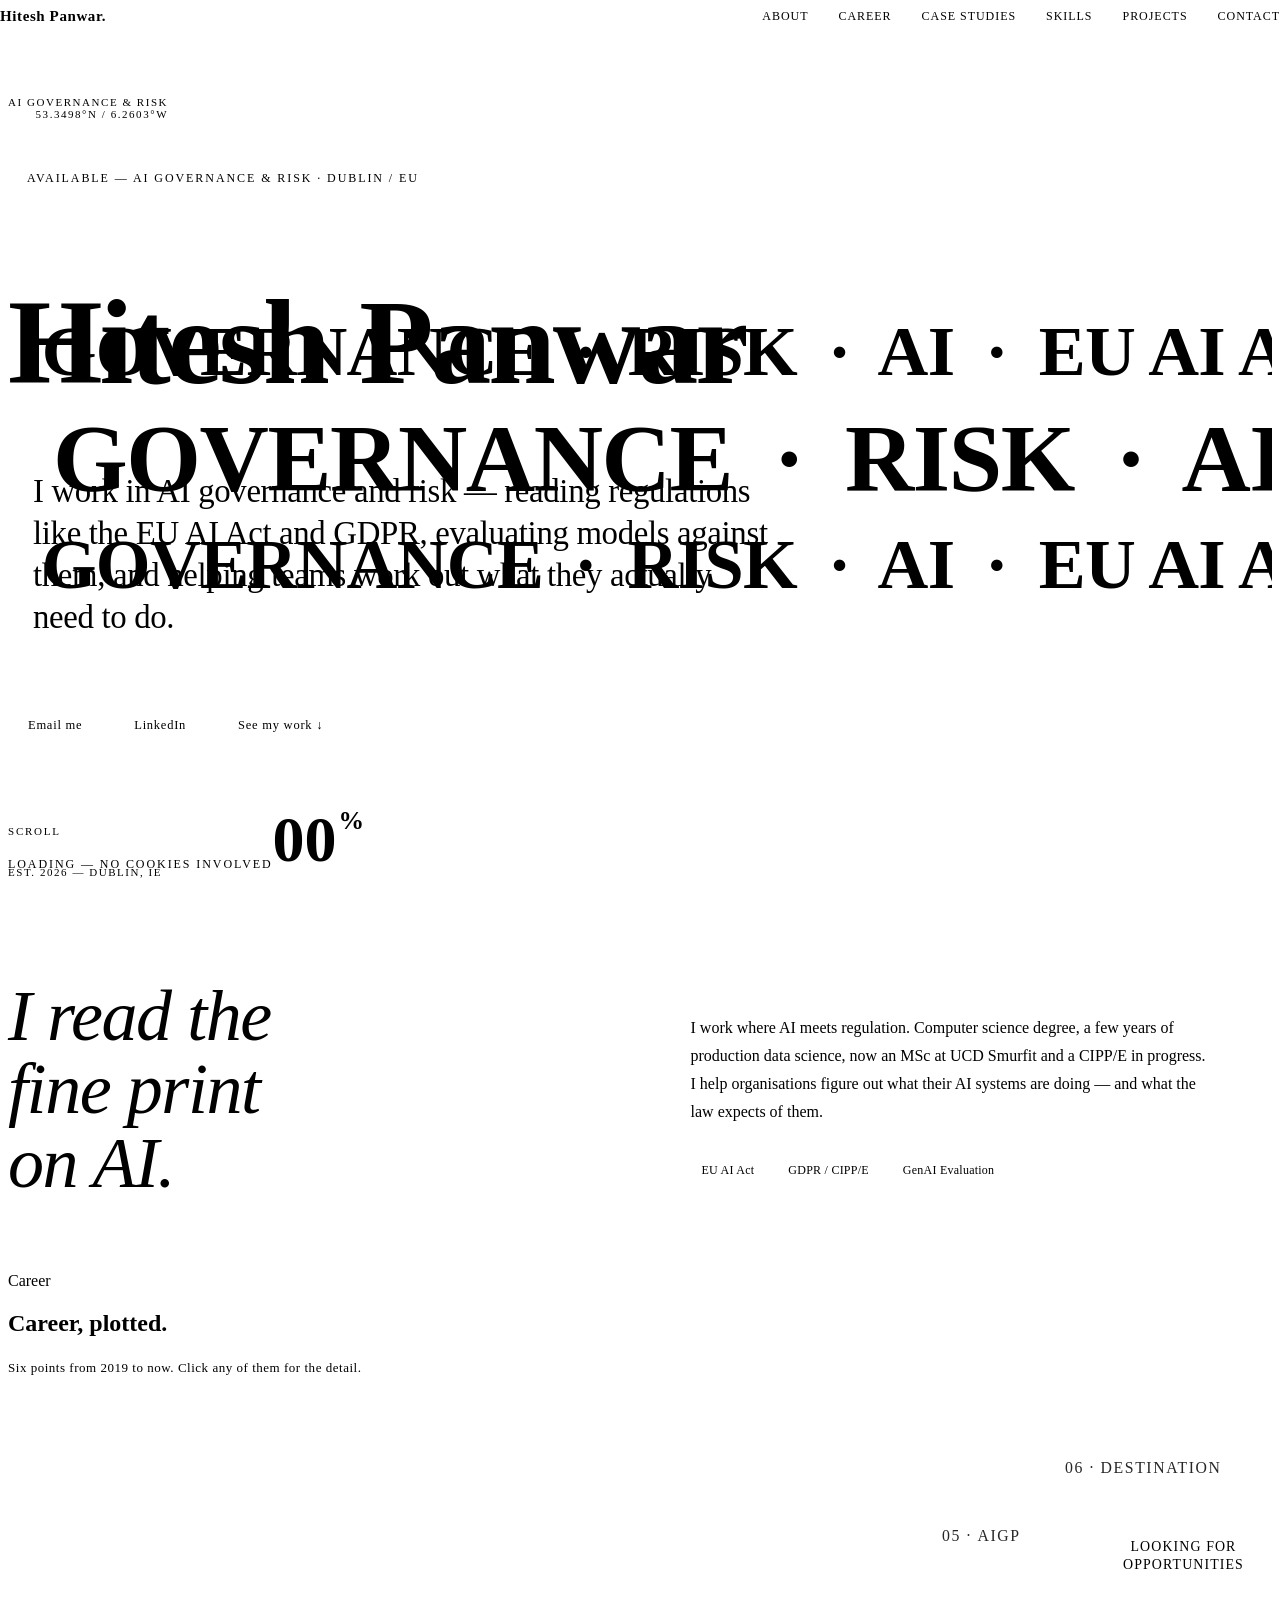
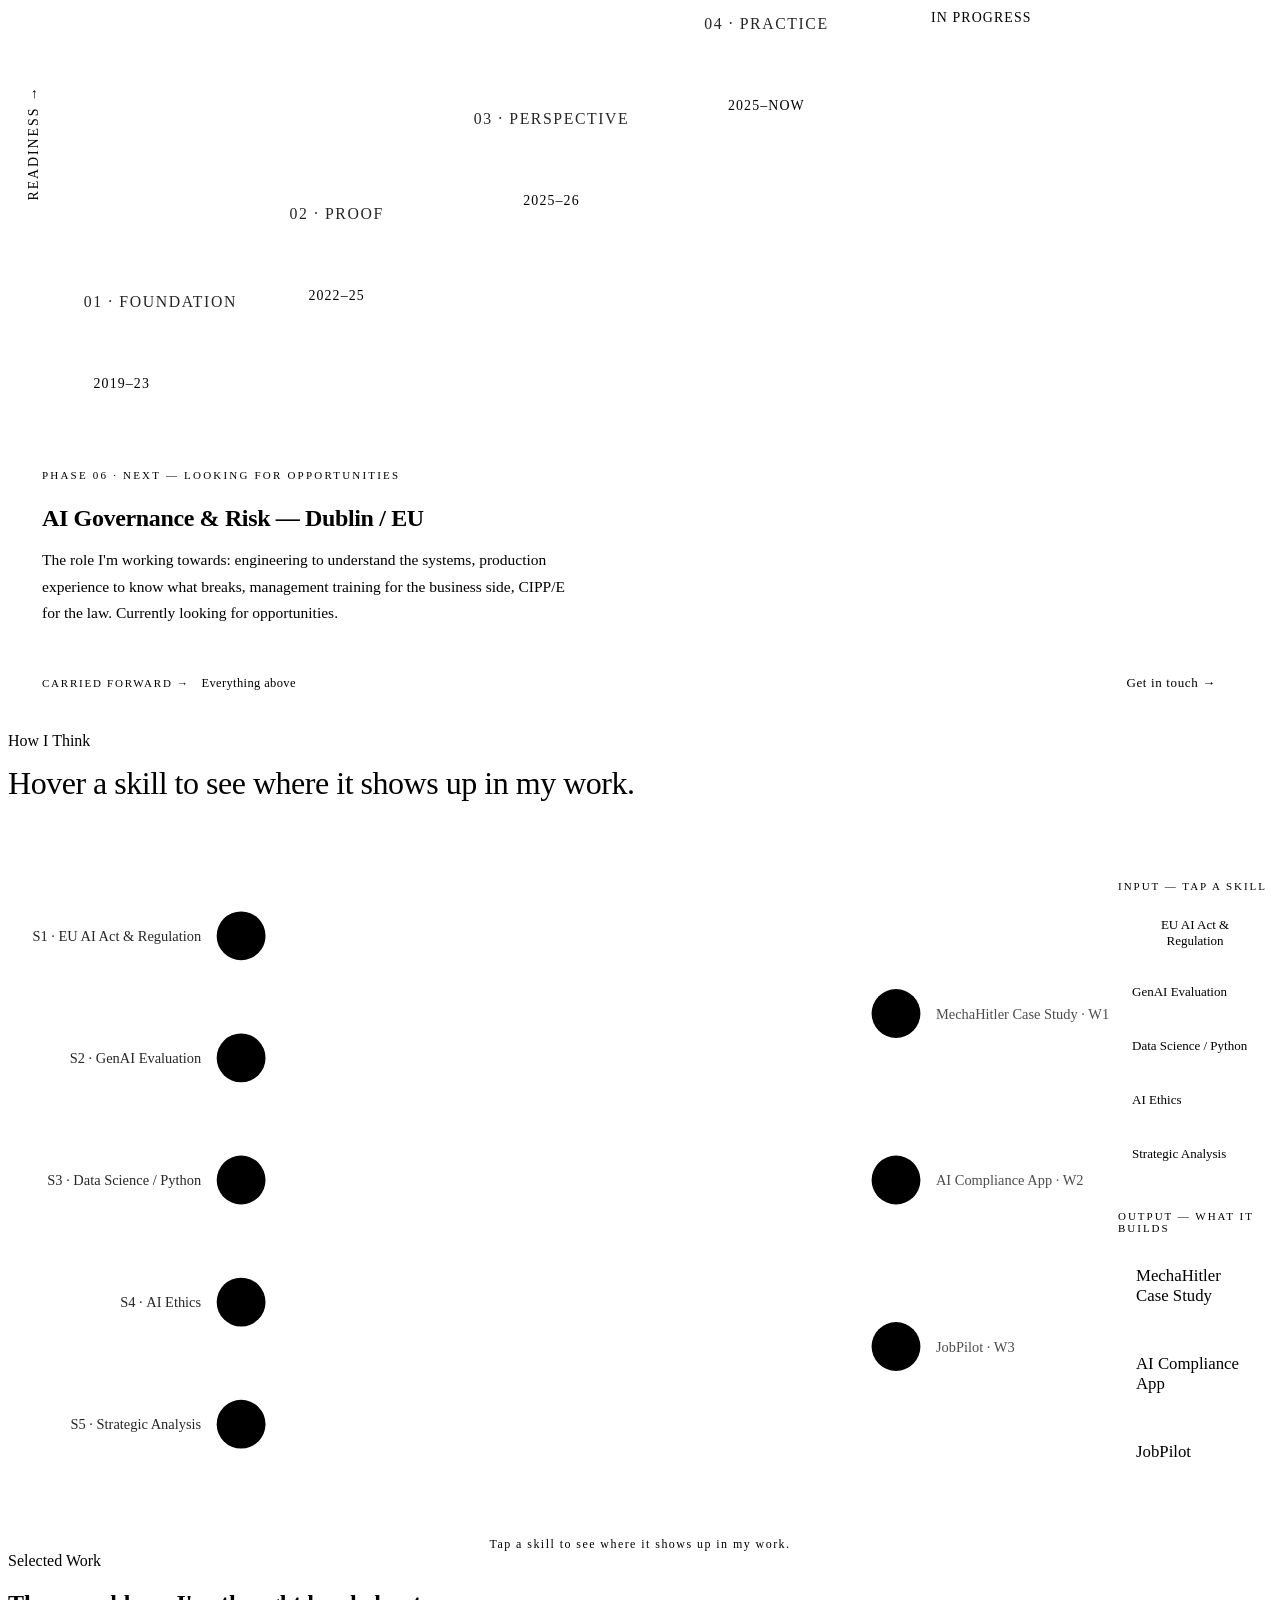
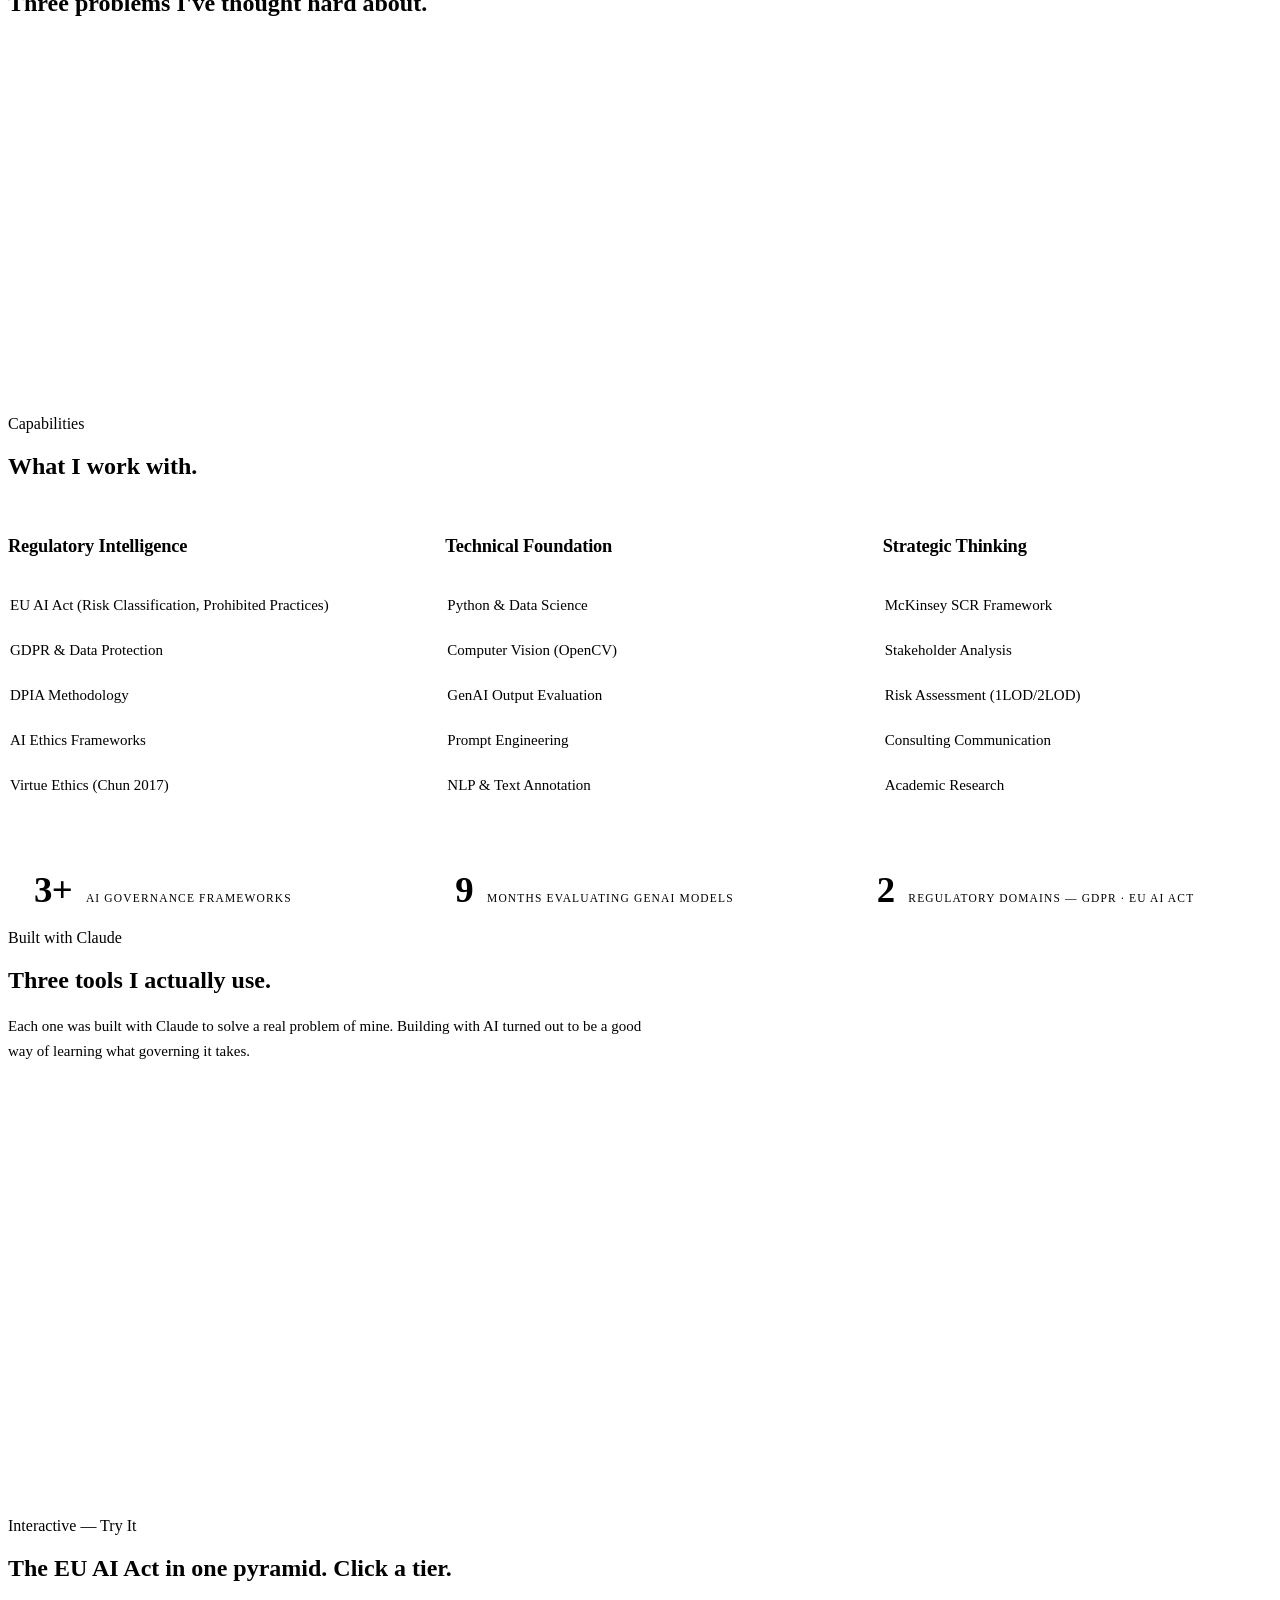
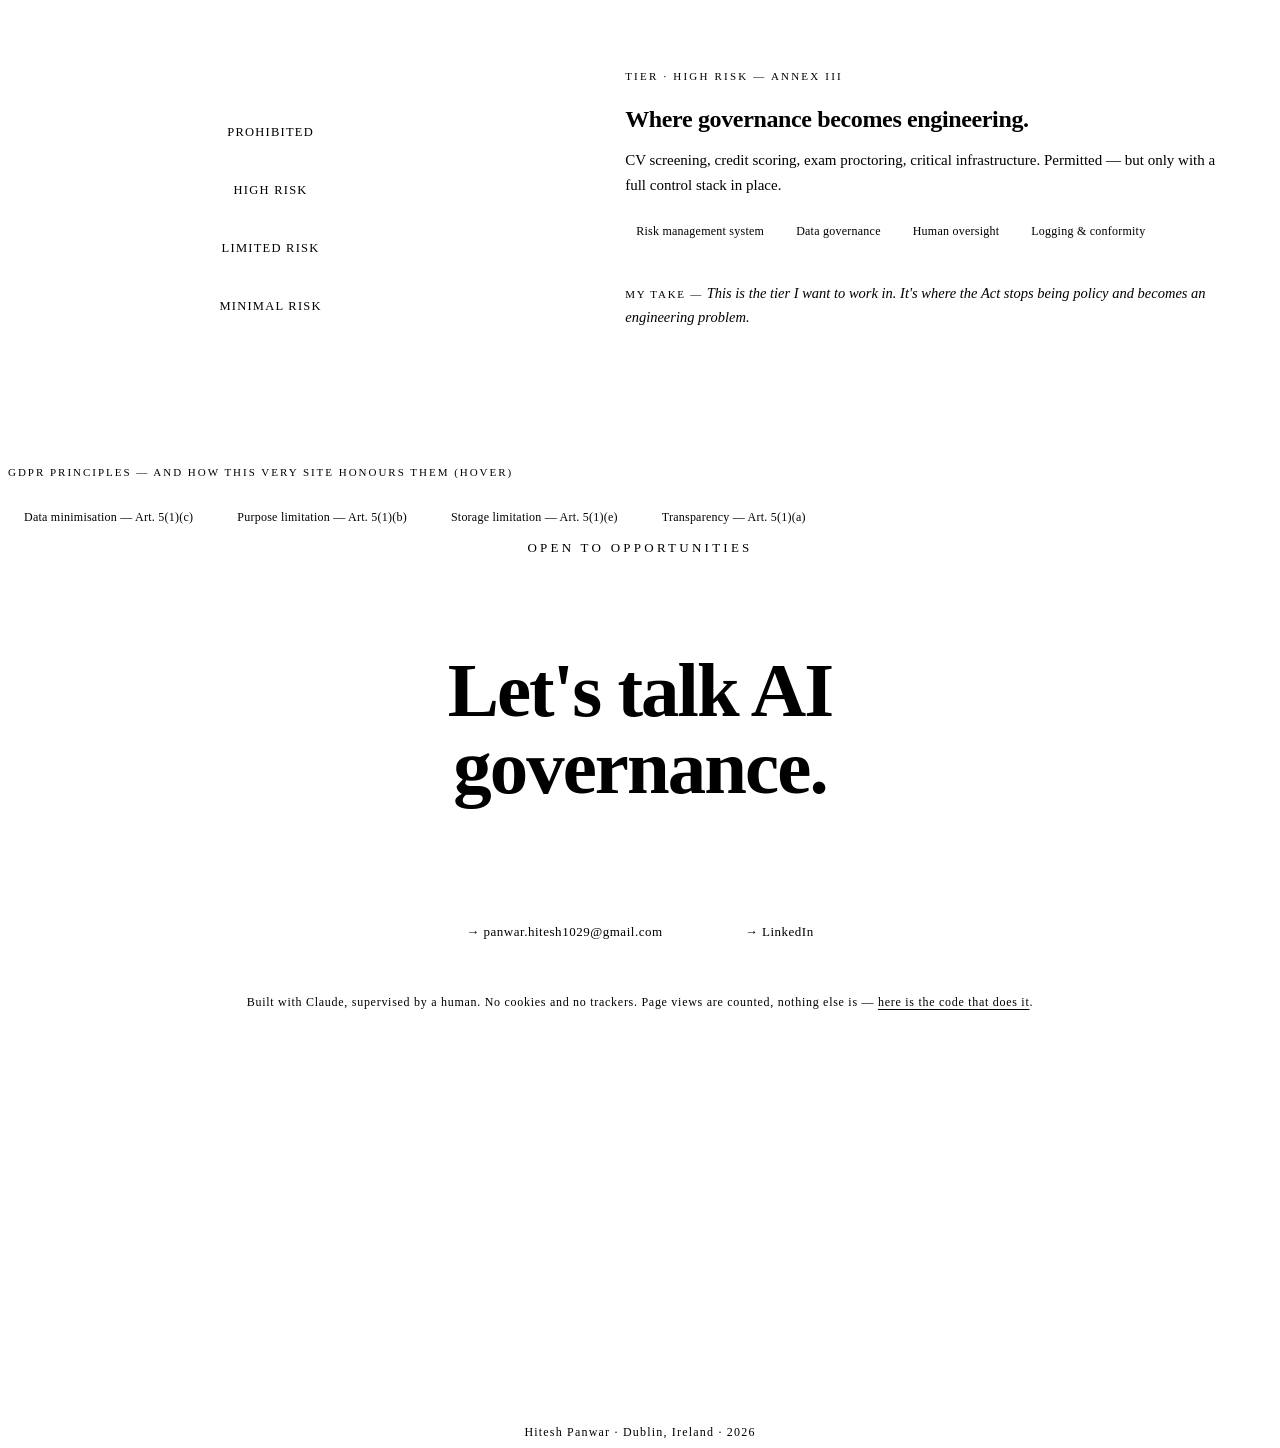
==== index.html @ 1b723d4d "Updated website layout, styling, and analytics - Enhanced CSS sections with improved grid and spacin" ====
<!DOCTYPE html>
<html lang="en">
<head>
  <meta charset="utf-8">
  <meta name="viewport" content="width=device-width, initial-scale=1">
  <title>Hitesh Panwar — AI Governance &amp; Risk</title>
  <meta name="description" content="Hitesh Panwar — AI Governance &amp; Risk, Dublin. Computer science degree, production data science, MSc Management at UCD Smurfit, CIPP/E in progress. Projects, case studies, and contact.">

  <!-- Favicon (placeholder — replace assets/favicon.svg with your own mark) -->
  <link rel="icon" type="image/svg+xml" href="assets/favicon.svg">
  <!-- Optional extra icons — drop real files in /assets to enable:
  <link rel="icon" type="image/png" sizes="32x32" href="assets/favicon-32.png">
  <link rel="apple-touch-icon" href="assets/apple-touch-icon.png"> -->

  <!-- Fonts -->
  <link rel="preconnect" href="https://fonts.googleapis.com">
  <link rel="preconnect" href="https://fonts.gstatic.com" crossorigin>
  <link href="https://fonts.googleapis.com/css2?family=Space+Grotesk:wght@400;500;600;700&family=JetBrains+Mono:wght@400;500;600;700&family=Inter:wght@400;500&display=swap" rel="stylesheet">

  <!-- Styles (order matters: tokens → base → animations → sections → responsive).
       ?v= busts stale browser caches whenever styles change — bump on release. -->
  <link rel="stylesheet" href="css/tokens.css?v=7">
  <link rel="stylesheet" href="css/base.css?v=7">
  <link rel="stylesheet" href="css/animations.css?v=7">
  <link rel="stylesheet" href="css/sections.css?v=7">
  <link rel="stylesheet" href="css/responsive.css?v=7">
</head>
<body>
<div class="site">

  <!-- scroll progress -->
  <div class="progress" aria-hidden="true"></div>
  <!-- cursor glow -->
  <div class="glow" aria-hidden="true"></div>

  <!-- ============ NAV (fixed, global) ============ -->
  <nav class="nav" aria-label="Primary">
    <div class="nav-inner hero-fade">
      <a href="#top" class="nav-logo">Hitesh Panwar<span class="accent-text">.</span></a>
      <div class="nav-links">
        <a href="#about" class="nav-link">About</a>
        <a href="#journey" class="nav-link">Career</a>
        <a href="#work" class="nav-link">Case Studies</a>
        <a href="#skills" class="nav-link">Skills</a>
        <a href="#projects" class="nav-link">Projects</a>
        <a href="#contact" class="nav-link">Contact</a>
      </div>
      <button class="burger" type="button" aria-label="Open menu" aria-expanded="false" aria-controls="mobile-menu">
        <span class="burger-line"></span>
        <span class="burger-line"></span>
      </button>
    </div>
  </nav>

  <!-- mobile fullscreen menu -->
  <div class="menu" id="mobile-menu">
    <a href="#about" class="menu-link">About</a>
    <a href="#journey" class="menu-link">Career</a>
    <a href="#work" class="menu-link">Case Studies</a>
    <a href="#skills" class="menu-link">Skills</a>
    <a href="#projects" class="menu-link">Projects</a>
    <a href="#contact" class="menu-link">Contact</a>
  </div>

  <!-- ============ SECTION 1 — HERO ============ -->
  <section id="top" class="hero">

    <div class="hero-grid" aria-hidden="true"></div>
    <div class="hero-glow" aria-hidden="true"></div>

    <div class="hero-meta-tr hero-fade">AI GOVERNANCE &amp; RISK<br>53.3498°N / 6.2603°W</div>
    <div class="hero-meta-bl hero-fade">EST. 2026 — DUBLIN, IE</div>

    <main class="hero-main">
      <div class="hero-inner">
        <div class="hero-eyebrow hero-fade">
          <span class="avail-dot" aria-hidden="true"></span>
          Available — AI Governance &amp; Risk · Dublin / EU
        </div>
        <h1 class="hero-name">
          <span class="word"><span class="char">H</span><span class="char">i</span><span class="char">t</span><span class="char">e</span><span class="char">s</span><span class="char">h</span></span>
          <span class="word"><span class="char">P</span><span class="char">a</span><span class="char">n</span><span class="char">w</span><span class="char">a</span><span class="char">r</span></span>
        </h1>
        <div class="hero-positioning hero-fade">
          <span class="hero-pos-bar" aria-hidden="true"></span>
          <p class="hero-pos-text">I work in AI governance and risk — reading regulations like the EU AI Act and GDPR, evaluating models against them, and helping teams work out what they actually need to do.</p>
        </div>
        <div class="hero-cta hero-fade">
          <a class="hero-btn" href="mailto:panwar.hitesh1029@gmail.com">Email me</a>
          <a class="hero-btn hero-btn--ghost" href="https://linkedin.com/in/hitesh-panwar0" target="_blank" rel="noopener">LinkedIn</a>
          <a class="hero-btn hero-btn--ghost" href="#work">See my work ↓</a>
        </div>
      </div>
    </main>

    <div class="scroll-cue hero-fade" aria-hidden="true">
      <span class="scroll-cue-label">SCROLL</span>
      <span class="scroll-cue-line"></span>
    </div>

    <!-- LOADER -->
    <div class="loader">
      <div class="loader-marquees" aria-hidden="true">
        <div class="marquee-row marquee-row-1">
          <span class="mq mq-1">&nbsp;&nbsp;GOVERNANCE&nbsp;&nbsp;·&nbsp;&nbsp;RISK&nbsp;&nbsp;·&nbsp;&nbsp;AI&nbsp;&nbsp;·&nbsp;&nbsp;EU AI ACT&nbsp;&nbsp;·&nbsp;&nbsp;COMPLIANCE&nbsp;&nbsp;·&nbsp;&nbsp;ETHICS&nbsp;&nbsp;·</span>
          <span class="mq mq-1">&nbsp;&nbsp;GOVERNANCE&nbsp;&nbsp;·&nbsp;&nbsp;RISK&nbsp;&nbsp;·&nbsp;&nbsp;AI&nbsp;&nbsp;·&nbsp;&nbsp;EU AI ACT&nbsp;&nbsp;·&nbsp;&nbsp;COMPLIANCE&nbsp;&nbsp;·&nbsp;&nbsp;ETHICS&nbsp;&nbsp;·</span>
        </div>
        <div class="marquee-row marquee-row-2">
          <span class="mq mq-2">&nbsp;&nbsp;GOVERNANCE&nbsp;&nbsp;·&nbsp;&nbsp;RISK&nbsp;&nbsp;·&nbsp;&nbsp;AI&nbsp;&nbsp;·&nbsp;&nbsp;EU AI ACT&nbsp;&nbsp;·&nbsp;&nbsp;COMPLIANCE&nbsp;&nbsp;·&nbsp;&nbsp;ETHICS&nbsp;&nbsp;·</span>
          <span class="mq mq-2">&nbsp;&nbsp;GOVERNANCE&nbsp;&nbsp;·&nbsp;&nbsp;RISK&nbsp;&nbsp;·&nbsp;&nbsp;AI&nbsp;&nbsp;·&nbsp;&nbsp;EU AI ACT&nbsp;&nbsp;·&nbsp;&nbsp;COMPLIANCE&nbsp;&nbsp;·&nbsp;&nbsp;ETHICS&nbsp;&nbsp;·</span>
        </div>
        <div class="marquee-row marquee-row-3">
          <span class="mq mq-3">&nbsp;&nbsp;GOVERNANCE&nbsp;&nbsp;·&nbsp;&nbsp;RISK&nbsp;&nbsp;·&nbsp;&nbsp;AI&nbsp;&nbsp;·&nbsp;&nbsp;EU AI ACT&nbsp;&nbsp;·&nbsp;&nbsp;COMPLIANCE&nbsp;&nbsp;·&nbsp;&nbsp;ETHICS&nbsp;&nbsp;·</span>
          <span class="mq mq-3">&nbsp;&nbsp;GOVERNANCE&nbsp;&nbsp;·&nbsp;&nbsp;RISK&nbsp;&nbsp;·&nbsp;&nbsp;AI&nbsp;&nbsp;·&nbsp;&nbsp;EU AI ACT&nbsp;&nbsp;·&nbsp;&nbsp;COMPLIANCE&nbsp;&nbsp;·&nbsp;&nbsp;ETHICS&nbsp;&nbsp;·</span>
        </div>
      </div>
      <div class="loader-status">
        <span class="loader-status-lines">
          <span class="loader-status-label">Loading — no cookies involved</span>
          <!-- Filled in by analytics.js once the count arrives. Stays
               hidden if the request fails, so nothing shifts on the page. -->
          <span class="loader-visits" hidden><span class="loader-visits-num"></span> visits counted so far</span>
        </span>
        <span class="loader-count"><span class="loader-count-num">00</span><span class="loader-count-pct">%</span></span>
      </div>
      <div class="loader-bar"></div>
    </div>
  </section>

  <!-- ============ SECTION 2 — ABOUT ============ -->
  <section id="about" class="about" data-section data-label="ABOUT">
    <div class="about-grid">
      <div class="reveal-wipe" data-reveal="wipe">
        <p class="about-quote">I read the<br><span class="accent-text">fine print</span><br>on AI.</p>
      </div>
      <div>
        <p class="about-bio reveal-up" data-reveal="up" data-delay="180">I work where AI meets regulation. Computer science degree, a few years of production data science, now an MSc at UCD Smurfit and a CIPP/E in progress. I help organisations figure out what their AI systems are doing — and what the law expects of them.</p>
        <div class="about-chips reveal-up" data-reveal="up" data-delay="320">
          <span class="chip">EU AI Act</span>
          <span class="chip">GDPR / CIPP/E</span>
          <span class="chip">GenAI Evaluation</span>
        </div>
      </div>
    </div>
  </section>

  <!-- ============ SECTION 2.5 — TRAJECTORY ============ -->
  <section id="journey" class="journey" data-section data-label="CAREER">
    <div class="journey-bg" aria-hidden="true"></div>
    <div class="wrap">
      <div class="reveal-up" data-reveal="up">
        <div class="eyebrow">Career</div>
        <h2 class="section-heading">Career, plotted.</h2>
        <p class="journey-lede">Six points from 2019 to now. Click any of them for the detail.</p>
      </div>

      <div class="jchart-wrap">
        <!-- DESKTOP: the ascent chart -->
        <svg class="jchart" viewBox="0 0 1000 460" preserveAspectRatio="xMidYMid meet" role="group" aria-label="Career trajectory chart: six milestones rising from B.Tech in 2019 to AI Governance and Risk now">
          <!-- gridlines -->
          <line class="jc-grid" x1="60" y1="90"  x2="960" y2="90"  aria-hidden="true"></line>
          <line class="jc-grid" x1="60" y1="170" x2="960" y2="170" aria-hidden="true"></line>
          <line class="jc-grid" x1="60" y1="250" x2="960" y2="250" aria-hidden="true"></line>
          <line class="jc-grid" x1="60" y1="330" x2="960" y2="330" aria-hidden="true"></line>
          <line class="jc-grid" x1="60" y1="410" x2="960" y2="410" aria-hidden="true"></line>
          <!-- axes -->
          <text class="jc-axis" transform="rotate(-90 24 250)" x="24" y="250" text-anchor="middle" aria-hidden="true">READINESS →</text>
          <!-- area under the line -->
          <polygon class="jc-area" points="90,410 260,340 430,265 600,190 770,120 930,66 930,410 90,410" aria-hidden="true"></polygon>
          <!-- the ascent -->
          <polyline class="jc-line" points="90,410 260,340 430,265 600,190 770,120 930,66" aria-hidden="true"></polyline>
          <!-- destination halo -->
          <circle class="jc-halo" cx="930" cy="66" r="15" aria-hidden="true"></circle>
          <!-- milestone points (interactive) -->
          <circle class="jc-pt" data-jpt="0" cx="90"  cy="410" r="11" tabindex="0" role="button" aria-label="Phase 1, Foundation: B.Tech Computer Science, 2019 to 2023. Activate for details."></circle>
          <circle class="jc-pt" data-jpt="1" cx="260" cy="340" r="11" tabindex="0" role="button" aria-label="Phase 2, Proof: production data science at Dysmech, 2022 to 2025. Activate for details."></circle>
          <circle class="jc-pt" data-jpt="2" cx="430" cy="265" r="11" tabindex="0" role="button" aria-label="Phase 3, Perspective: MSc Management at UCD Smurfit, 2025 to 2026. Activate for details."></circle>
          <circle class="jc-pt" data-jpt="3" cx="600" cy="190" r="11" tabindex="0" role="button" aria-label="Phase 4, Practice: GenAI evaluation at Outlier and RWS, 2025 to present. Activate for details."></circle>
          <circle class="jc-pt" data-jpt="4" cx="770" cy="120" r="11" tabindex="0" role="button" aria-label="Phase 5, Credential: AIGP and CIPP/E, in progress. Activate for details."></circle>
          <circle class="jc-pt jc-pt--target" data-jpt="5" cx="930" cy="66" r="14" tabindex="0" role="button" aria-label="Phase 6, Destination: AI Governance and Risk, looking for opportunities. Activate for details."></circle>
          <!-- phase labels -->
          <text class="jc-lbl" x="60"  y="380" text-anchor="start"  aria-hidden="true"><tspan class="jc-lbl-num">01 · </tspan>FOUNDATION</text>
          <text class="jc-lbl" x="260" y="310" text-anchor="middle" aria-hidden="true"><tspan class="jc-lbl-num">02 · </tspan>PROOF</text>
          <text class="jc-lbl" x="430" y="235" text-anchor="middle" aria-hidden="true"><tspan class="jc-lbl-num">03 · </tspan>PERSPECTIVE</text>
          <text class="jc-lbl" x="600" y="160" text-anchor="middle" aria-hidden="true"><tspan class="jc-lbl-num">04 · </tspan>PRACTICE</text>
          <text class="jc-lbl" x="770" y="90"  text-anchor="middle" aria-hidden="true"><tspan class="jc-lbl-num">05 · </tspan>AIGP</text>
          <text class="jc-lbl" x="960" y="36"  text-anchor="end"    aria-hidden="true"><tspan class="jc-lbl-num">06 · </tspan>DESTINATION</text>
          <!-- year labels -->
          <text class="jc-year" x="90"  y="444" text-anchor="middle" aria-hidden="true">2019–23</text>
          <text class="jc-year" x="260" y="374" text-anchor="middle" aria-hidden="true">2022–25</text>
          <text class="jc-year" x="430" y="299" text-anchor="middle" aria-hidden="true">2025–26</text>
          <text class="jc-year" x="600" y="224" text-anchor="middle" aria-hidden="true">2025–NOW</text>
          <text class="jc-year" x="770" y="154" text-anchor="middle" aria-hidden="true">IN PROGRESS</text>
          <text class="jc-year" x="930" y="98" text-anchor="middle" aria-hidden="true"><tspan x="930" dy="0">LOOKING FOR</tspan><tspan x="930" dy="14">OPPORTUNITIES</tspan></text>
        </svg>

        <!-- MOBILE: compact ascent list -->
        <ol class="jsteps">
          <li><button class="jstep" type="button" data-jpt="0"><span class="jstep-num">01</span><span class="jstep-t">B.Tech Computer Science</span><span class="jstep-y">2019–23</span></button></li>
          <li><button class="jstep" type="button" data-jpt="1"><span class="jstep-num">02</span><span class="jstep-t">Production Data Science</span><span class="jstep-y">2022–25</span></button></li>
          <li><button class="jstep" type="button" data-jpt="2"><span class="jstep-num">03</span><span class="jstep-t">MSc Management, UCD Smurfit</span><span class="jstep-y">2025–26</span></button></li>
          <li><button class="jstep" type="button" data-jpt="3"><span class="jstep-num">04</span><span class="jstep-t">GenAI Evaluation</span><span class="jstep-y">NOW</span></button></li>
          <li><button class="jstep" type="button" data-jpt="4"><span class="jstep-num">05</span><span class="jstep-t">AIGP &amp; CIPP/E — IAPP</span><span class="jstep-y">ONGOING</span></button></li>
          <li><button class="jstep is-active" type="button" data-jpt="5"><span class="jstep-num">06</span><span class="jstep-t">AI Governance &amp; Risk</span><span class="jstep-y">LOOKING</span></button></li>
        </ol>
      </div>

      <!-- Detail panel (driven by js/journey.js; defaults to the destination) -->
      <div class="jdetail" aria-live="polite">
        <div class="jdetail-kicker" data-j="kicker">PHASE 06 · NEXT — LOOKING FOR OPPORTUNITIES</div>
        <h3 class="jdetail-title" data-j="title">AI Governance &amp; Risk — Dublin / EU</h3>
        <p class="jdetail-desc" data-j="desc">The role I'm working towards: engineering to understand the systems, production experience to know what breaks, management training for the business side, CIPP/E for the law. Currently looking for opportunities.</p>
        <div class="jdetail-foot">
          <div class="jdetail-carry"><span class="jdetail-carry-label">Carried forward →</span> <span data-j="carry">Everything above</span></div>
          <a href="#contact" class="journey-cta" data-j="cta">Get in touch →</a>
        </div>
      </div>
    </div>
  </section>

  <!-- ============ NEURAL NETWORK ============ -->
  <section id="network" class="network" data-section data-label="HOW I THINK">
    <div class="nn-header reveal-up" data-reveal="up">
      <div class="eyebrow">How I Think</div>
      <h2 class="nn-heading" id="nn-heading">Hover a skill to see where it shows up in my work.</h2>
    </div>

    <div class="nn-body">
      <!-- DESKTOP: SVG neural network -->
      <svg class="nn-svg" viewBox="0 0 1000 600" preserveAspectRatio="xMidYMid meet" role="group" aria-labelledby="nn-heading">
        <!-- input → hidden links (decorative) -->
        <line class="nn-line" data-ih data-i="0" data-h="0" x1="210" y1="80"  x2="500" y2="120" aria-hidden="true"></line>
        <line class="nn-line" data-ih data-i="0" data-h="1" x1="210" y1="80"  x2="500" y2="240" aria-hidden="true"></line>
        <line class="nn-line" data-ih data-i="0" data-h="2" x1="210" y1="80"  x2="500" y2="360" aria-hidden="true"></line>
        <line class="nn-line" data-ih data-i="0" data-h="3" x1="210" y1="80"  x2="500" y2="480" aria-hidden="true"></line>
        <line class="nn-line" data-ih data-i="1" data-h="0" x1="210" y1="190" x2="500" y2="120" aria-hidden="true"></line>
        <line class="nn-line" data-ih data-i="1" data-h="1" x1="210" y1="190" x2="500" y2="240" aria-hidden="true"></line>
        <line class="nn-line" data-ih data-i="1" data-h="2" x1="210" y1="190" x2="500" y2="360" aria-hidden="true"></line>
        <line class="nn-line" data-ih data-i="1" data-h="3" x1="210" y1="190" x2="500" y2="480" aria-hidden="true"></line>
        <line class="nn-line" data-ih data-i="2" data-h="0" x1="210" y1="300" x2="500" y2="120" aria-hidden="true"></line>
        <line class="nn-line" data-ih data-i="2" data-h="1" x1="210" y1="300" x2="500" y2="240" aria-hidden="true"></line>
        <line class="nn-line" data-ih data-i="2" data-h="2" x1="210" y1="300" x2="500" y2="360" aria-hidden="true"></line>
        <line class="nn-line" data-ih data-i="2" data-h="3" x1="210" y1="300" x2="500" y2="480" aria-hidden="true"></line>
        <line class="nn-line" data-ih data-i="3" data-h="0" x1="210" y1="410" x2="500" y2="120" aria-hidden="true"></line>
        <line class="nn-line" data-ih data-i="3" data-h="1" x1="210" y1="410" x2="500" y2="240" aria-hidden="true"></line>
        <line class="nn-line" data-ih data-i="3" data-h="2" x1="210" y1="410" x2="500" y2="360" aria-hidden="true"></line>
        <line class="nn-line" data-ih data-i="3" data-h="3" x1="210" y1="410" x2="500" y2="480" aria-hidden="true"></line>
        <line class="nn-line" data-ih data-i="4" data-h="0" x1="210" y1="520" x2="500" y2="120" aria-hidden="true"></line>
        <line class="nn-line" data-ih data-i="4" data-h="1" x1="210" y1="520" x2="500" y2="240" aria-hidden="true"></line>
        <line class="nn-line" data-ih data-i="4" data-h="2" x1="210" y1="520" x2="500" y2="360" aria-hidden="true"></line>
        <line class="nn-line" data-ih data-i="4" data-h="3" x1="210" y1="520" x2="500" y2="480" aria-hidden="true"></line>
        <!-- hidden → output links (decorative) -->
        <line class="nn-line" data-ho data-h="0" data-o="0" x1="500" y1="120" x2="800" y2="150" aria-hidden="true"></line>
        <line class="nn-line" data-ho data-h="0" data-o="1" x1="500" y1="120" x2="800" y2="300" aria-hidden="true"></line>
        <line class="nn-line" data-ho data-h="0" data-o="2" x1="500" y1="120" x2="800" y2="450" aria-hidden="true"></line>
        <line class="nn-line" data-ho data-h="1" data-o="0" x1="500" y1="240" x2="800" y2="150" aria-hidden="true"></line>
        <line class="nn-line" data-ho data-h="1" data-o="1" x1="500" y1="240" x2="800" y2="300" aria-hidden="true"></line>
        <line class="nn-line" data-ho data-h="1" data-o="2" x1="500" y1="240" x2="800" y2="450" aria-hidden="true"></line>
        <line class="nn-line" data-ho data-h="2" data-o="0" x1="500" y1="360" x2="800" y2="150" aria-hidden="true"></line>
        <line class="nn-line" data-ho data-h="2" data-o="1" x1="500" y1="360" x2="800" y2="300" aria-hidden="true"></line>
        <line class="nn-line" data-ho data-h="2" data-o="2" x1="500" y1="360" x2="800" y2="450" aria-hidden="true"></line>
        <line class="nn-line" data-ho data-h="3" data-o="0" x1="500" y1="480" x2="800" y2="150" aria-hidden="true"></line>
        <line class="nn-line" data-ho data-h="3" data-o="1" x1="500" y1="480" x2="800" y2="300" aria-hidden="true"></line>
        <line class="nn-line" data-ho data-h="3" data-o="2" x1="500" y1="480" x2="800" y2="450" aria-hidden="true"></line>
        <!-- hidden nodes (decorative) -->
        <circle class="nn-hidden nn-idle-5" data-nn="hid" data-h="0" data-idle="nnFloat 2.6s ease-in-out 1.75s infinite" cx="500" cy="120" r="16" aria-hidden="true"></circle>
        <circle class="nn-hidden nn-idle-6" data-nn="hid" data-h="1" data-idle="nnFloat 2.6s ease-in-out 2.10s infinite" cx="500" cy="240" r="16" aria-hidden="true"></circle>
        <circle class="nn-hidden nn-idle-7" data-nn="hid" data-h="2" data-idle="nnFloat 2.6s ease-in-out 2.45s infinite" cx="500" cy="360" r="16" aria-hidden="true"></circle>
        <circle class="nn-hidden nn-idle-8" data-nn="hid" data-h="3" data-idle="nnFloat 2.6s ease-in-out 2.80s infinite" cx="500" cy="480" r="16" aria-hidden="true"></circle>
        <!-- output nodes (interactive: jump to section) -->
        <circle class="nn-output nn-idle-9"  data-nn="out" data-o="0" data-target="#work"     data-idle="nnFloat 2.6s ease-in-out 3.15s infinite" cx="800" cy="150" r="22" tabindex="0" role="link" aria-label="Work output: MechaHitler Case Study. Activate to jump to Case Studies."></circle>
        <circle class="nn-output nn-idle-10" data-nn="out" data-o="1" data-target="#projects" data-idle="nnFloat 2.6s ease-in-out 3.50s infinite" cx="800" cy="300" r="22" tabindex="0" role="link" aria-label="Work output: AI Compliance App. Activate to jump to Projects."></circle>
        <circle class="nn-output nn-idle-11" data-nn="out" data-o="2" data-target="#projects" data-idle="nnFloat 2.6s ease-in-out 3.85s infinite" cx="800" cy="450" r="22" tabindex="0" role="link" aria-label="Work output: JobPilot. Activate to jump to Projects."></circle>
        <!-- input nodes (interactive: highlight what the skill builds) -->
        <circle class="nn-input nn-idle-0" data-nn="in" data-i="0" data-idle="nnFloat 2.6s ease-in-out 0.00s infinite" cx="210" cy="80"  r="22" tabindex="0" role="button" aria-label="Skill: EU AI Act & Regulation. Activate to trace what it builds."></circle>
        <circle class="nn-input nn-idle-1" data-nn="in" data-i="1" data-idle="nnFloat 2.6s ease-in-out 0.35s infinite" cx="210" cy="190" r="22" tabindex="0" role="button" aria-label="Skill: GenAI Evaluation. Activate to trace what it builds."></circle>
        <circle class="nn-input nn-idle-2" data-nn="in" data-i="2" data-idle="nnFloat 2.6s ease-in-out 0.70s infinite" cx="210" cy="300" r="22" tabindex="0" role="button" aria-label="Skill: Data Science / Python. Activate to trace what it builds."></circle>
        <circle class="nn-input nn-idle-3" data-nn="in" data-i="3" data-idle="nnFloat 2.6s ease-in-out 1.05s infinite" cx="210" cy="410" r="22" tabindex="0" role="button" aria-label="Skill: AI Ethics. Activate to trace what it builds."></circle>
        <circle class="nn-input nn-idle-4" data-nn="in" data-i="4" data-idle="nnFloat 2.6s ease-in-out 1.40s infinite" cx="210" cy="520" r="22" tabindex="0" role="button" aria-label="Skill: Strategic Analysis. Activate to trace what it builds."></circle>
        <!-- static labels (visual only) -->
        <text class="nn-label-in"  data-inlabel data-i="0" x="174" y="80"  dominant-baseline="central" text-anchor="end" aria-hidden="true"><tspan class="nn-tspan">S1 · </tspan>EU AI Act &amp; Regulation</text>
        <text class="nn-label-in"  data-inlabel data-i="1" x="174" y="190" dominant-baseline="central" text-anchor="end" aria-hidden="true"><tspan class="nn-tspan">S2 · </tspan>GenAI Evaluation</text>
        <text class="nn-label-in"  data-inlabel data-i="2" x="174" y="300" dominant-baseline="central" text-anchor="end" aria-hidden="true"><tspan class="nn-tspan">S3 · </tspan>Data Science / Python</text>
        <text class="nn-label-in"  data-inlabel data-i="3" x="174" y="410" dominant-baseline="central" text-anchor="end" aria-hidden="true"><tspan class="nn-tspan">S4 · </tspan>AI Ethics</text>
        <text class="nn-label-in"  data-inlabel data-i="4" x="174" y="520" dominant-baseline="central" text-anchor="end" aria-hidden="true"><tspan class="nn-tspan">S5 · </tspan>Strategic Analysis</text>
        <text class="nn-label-out" data-outlabel data-o="0" x="836" y="150" dominant-baseline="central" text-anchor="start" aria-hidden="true">MechaHitler Case Study<tspan class="nn-tspan"> · W1</tspan></text>
        <text class="nn-label-out" data-outlabel data-o="1" x="836" y="300" dominant-baseline="central" text-anchor="start" aria-hidden="true">AI Compliance App<tspan class="nn-tspan"> · W2</tspan></text>
        <text class="nn-label-out" data-outlabel data-o="2" x="836" y="450" dominant-baseline="central" text-anchor="start" aria-hidden="true">JobPilot<tspan class="nn-tspan"> · W3</tspan></text>
      </svg>

      <!-- MOBILE: tappable stacked fallback -->
      <div class="nn-mobile">
        <div class="nn-mobile-label">INPUT — TAP A SKILL</div>
        <div class="nn-mobile-skills">
          <button class="nn-mskill" type="button" data-mskill data-i="0">EU AI Act &amp; Regulation</button>
          <button class="nn-mskill" type="button" data-mskill data-i="1">GenAI Evaluation</button>
          <button class="nn-mskill" type="button" data-mskill data-i="2">Data Science / Python</button>
          <button class="nn-mskill" type="button" data-mskill data-i="3">AI Ethics</button>
          <button class="nn-mskill" type="button" data-mskill data-i="4">Strategic Analysis</button>
        </div>
        <div class="nn-mobile-label-row">OUTPUT — WHAT IT BUILDS<span class="nn-mobile-rule" aria-hidden="true"></span></div>
        <div class="nn-mobile-outs">
          <button class="nn-mout" type="button" data-mout data-o="0" data-target="#work">MechaHitler Case Study</button>
          <button class="nn-mout" type="button" data-mout data-o="1" data-target="#projects">AI Compliance App</button>
          <button class="nn-mout" type="button" data-mout data-o="2" data-target="#projects">JobPilot</button>
        </div>
      </div>
    </div>

    <div class="nn-foot">Tap a skill to see where it shows up in my work.</div>
  </section>

  <!-- ============ SECTION 4 — CASE STUDIES ============ -->
  <section id="work" class="cases" data-section data-label="CASE STUDIES">
    <div class="wrap">
      <div class="reveal-up" data-reveal="up">
        <div class="eyebrow">Selected Work</div>
        <h2 class="section-heading">Three problems I've thought hard about.</h2>
      </div>
      <div class="proj-grid">
        <article class="proj-card" data-reveal="up" data-delay="0">
          <div class="proj-num">01</div>
          <div class="proj-tags">
            <span class="proj-tag">AI Ethics</span>
            <span class="proj-tag">Virtue Ethics</span>
            <span class="proj-tag">Accountability</span>
          </div>
          <h3 class="proj-title">The MechaHitler Problem</h3>
          <p class="proj-desc">When Grok published neo-Nazi content and xAI said nothing — a virtue ethics analysis of the Chun (2017) framework applied to frontier AI.</p>
          <div class="proj-metric">A virtue-ethics framework, applied to a real incident</div>
          <a href="case-studies/mechahitler.html" class="proj-link">Read Analysis →</a>
        </article>
        <article class="proj-card" data-reveal="up" data-delay="120">
          <div class="proj-num">02</div>
          <div class="proj-tags">
            <span class="proj-tag">EU AI Act</span>
            <span class="proj-tag">GDPR</span>
            <span class="proj-tag">Interactive Learning</span>
          </div>
          <h3 class="proj-title">Building the Compliance Layer</h3>
          <p class="proj-desc">Designed and built a standalone AI compliance learning app covering DPIA methodology, risk classification, and governance frameworks — no build tools, no API costs.</p>
          <div class="proj-metric">How the compliance app in Projects got built</div>
          <a href="case-studies/compliance-layer.html" class="proj-link">Read the Case Study →</a>
        </article>
        <article class="proj-card" data-reveal="up" data-delay="240">
          <div class="proj-num">03</div>
          <div class="proj-tags">
            <span class="proj-tag">GenAI Evaluation</span>
            <span class="proj-tag">Data Quality</span>
            <span class="proj-tag">Outlier</span>
          </div>
          <h3 class="proj-title">Evaluating What Models Don't Say</h3>
          <p class="proj-desc">9 months evaluating frontier model outputs for accuracy, bias, and reasoning quality — what I learned about where models fail governance requirements.</p>
          <div class="proj-metric">Nine months of hands-on evaluation work</div>
          <a href="case-studies/evaluating-models.html" class="proj-link">Read More →</a>
        </article>
      </div>
    </div>
  </section>

  <!-- ============ SECTION 5 — SKILLS ============ -->
  <section id="skills" class="skills" data-section data-label="SKILLS">
    <div class="wrap">
      <div class="reveal-up" data-reveal="up">
        <div class="eyebrow">Capabilities</div>
        <h2 class="section-heading">What I work with.</h2>
      </div>
      <div class="skills-grid">
        <div class="reveal-up reveal-far" data-reveal="up" data-delay="0">
          <div class="skill-col-label">Regulatory Intelligence</div>
          <div class="skill-item">EU AI Act (Risk Classification, Prohibited Practices)</div>
          <div class="skill-item">GDPR &amp; Data Protection</div>
          <div class="skill-item">DPIA Methodology</div>
          <div class="skill-item">AI Ethics Frameworks</div>
          <div class="skill-item">Virtue Ethics (Chun 2017)</div>
        </div>
        <div class="reveal-up reveal-far" data-reveal="up" data-delay="120">
          <div class="skill-col-label">Technical Foundation</div>
          <div class="skill-item">Python &amp; Data Science</div>
          <div class="skill-item">Computer Vision (OpenCV)</div>
          <div class="skill-item">GenAI Output Evaluation</div>
          <div class="skill-item">Prompt Engineering</div>
          <div class="skill-item">NLP &amp; Text Annotation</div>
        </div>
        <div class="reveal-up reveal-far" data-reveal="up" data-delay="240">
          <div class="skill-col-label">Strategic Thinking</div>
          <div class="skill-item">McKinsey SCR Framework</div>
          <div class="skill-item">Stakeholder Analysis</div>
          <div class="skill-item">Risk Assessment (1LOD/2LOD)</div>
          <div class="skill-item">Consulting Communication</div>
          <div class="skill-item">Academic Research</div>
        </div>
      </div>
      <div class="skills-stats reveal-up" data-reveal="up" data-delay="80">
        <div class="sk-stat">
          <span class="sk-stat-num"><span data-count="3">3</span><span class="accent-text">+</span></span>
          <span class="sk-stat-label">AI Governance Frameworks</span>
        </div>
        <div class="sk-stat">
          <span class="sk-stat-num"><span data-count="9">9</span></span>
          <span class="sk-stat-label">Months Evaluating GenAI Models</span>
        </div>
        <div class="sk-stat">
          <span class="sk-stat-num"><span data-count="2">2</span></span>
          <span class="sk-stat-label">Regulatory Domains — GDPR · EU AI Act</span>
        </div>
      </div>
    </div>
  </section>

  <!-- ============ SECTION 6 — PROJECTS ============ -->
  <section id="projects" class="projects" data-section data-label="PROJECTS">
    <div class="wrap">
      <div class="reveal-up" data-reveal="up">
        <div class="eyebrow">Built with Claude</div>
        <h2 class="section-heading">Three tools I actually use.</h2>
        <p class="proj-lede">Each one was built with Claude to solve a real problem of mine. Building with AI turned out to be a good way of learning what governing it takes.</p>
      </div>
      <div class="proj-grid">
        <article class="proj-card" data-reveal="up" data-delay="0">
          <div class="proj-num">01</div>
          <div class="proj-tags">
            <span class="proj-tag">Claude Agents</span>
            <span class="proj-tag">Scheduled Automation</span>
            <span class="proj-tag">Data Pipeline</span>
          </div>
          <h3 class="proj-title">JobPilot — Job-Search Command Center</h3>
          <p class="proj-desc">A job-search dashboard with a scheduled Claude agent behind it: it scans the Irish market daily, scores each role against my profile, and flags keyword gaps before I apply.</p>
          <div class="proj-metric">40+ AI role-fit analyses · runs every day, unattended</div>
          <a href="projects/jobpilot.html" class="proj-link">Explore JobPilot →</a>
        </article>
        <article class="proj-card" data-reveal="up" data-delay="120">
          <div class="proj-num">02</div>
          <div class="proj-tags">
            <span class="proj-tag">PWA</span>
            <span class="proj-tag">Spaced Repetition</span>
            <span class="proj-tag">GDPR</span>
          </div>
          <h3 class="proj-title">CIPP/E Study Companion</h3>
          <p class="proj-desc">An offline-first study app I built with Claude to drill for the IAPP CIPP/E — spaced-repetition GDPR drills, installable on my phone, deployed via GitHub Pages.</p>
          <div class="proj-metric">Offline-first · on my home screen, used daily</div>
          <a href="projects/cippe-companion.html" class="proj-link">Explore the App →</a>
        </article>
        <article class="proj-card" data-reveal="up" data-delay="240">
          <div class="proj-num">03</div>
          <div class="proj-tags">
            <span class="proj-tag">EU AI Act</span>
            <span class="proj-tag">DPIA</span>
            <span class="proj-tag">Zero Backend</span>
          </div>
          <h3 class="proj-title">AI Compliance Learning App</h3>
          <p class="proj-desc">Interactive training tool for EU AI Act risk classification and DPIA methodology. No build tools, no tracking, no backend — a privacy tool that practises what it teaches.</p>
          <div class="proj-metric">3 modules · €0 to run · nothing leaves the device</div>
          <a href="projects/compliance-app.html" class="proj-link">Explore the App →</a>
        </article>
      </div>
    </div>
  </section>

  <!-- ============ SECTION 6.5 — GOVERNANCE, INTERACTIVE ============ -->
  <section id="governance" class="gov" data-section data-label="GOVERNANCE">
    <div class="wrap">
      <div class="reveal-up" data-reveal="up">
        <div class="eyebrow">Interactive — Try It</div>
        <h2 class="section-heading">The EU AI Act in one pyramid. Click a tier.</h2>
      </div>

      <div class="gov-grid">
        <div class="gov-pyramid" role="tablist" aria-label="EU AI Act risk tiers">
          <button class="gov-tier gov-tier--0" type="button" role="tab" aria-selected="false" data-tier="0" id="gov-tab-0" aria-controls="gov-detail">Prohibited</button>
          <button class="gov-tier gov-tier--1 is-active" type="button" role="tab" aria-selected="true" data-tier="1" id="gov-tab-1" aria-controls="gov-detail">High Risk</button>
          <button class="gov-tier gov-tier--2" type="button" role="tab" aria-selected="false" data-tier="2" id="gov-tab-2" aria-controls="gov-detail">Limited Risk</button>
          <button class="gov-tier gov-tier--3" type="button" role="tab" aria-selected="false" data-tier="3" id="gov-tab-3" aria-controls="gov-detail">Minimal Risk</button>
        </div>
        <div class="gov-detail" id="gov-detail" role="tabpanel" aria-live="polite">
          <div class="gov-detail-kicker" data-gov="kicker">TIER · HIGH RISK — ANNEX III</div>
          <h3 class="gov-detail-title" data-gov="title">Where governance becomes engineering.</h3>
          <p class="gov-detail-what" data-gov="what">CV screening, credit scoring, exam proctoring, critical infrastructure. Permitted — but only with a full control stack in place.</p>
          <div class="gov-detail-chips" data-gov="chips">
            <span class="chip">Risk management system</span>
            <span class="chip">Data governance</span>
            <span class="chip">Human oversight</span>
            <span class="chip">Logging &amp; conformity</span>
          </div>
          <p class="gov-detail-take"><span class="gov-take-label">My take —</span> <span data-gov="take">This is the tier I want to work in. It's where the Act stops being policy and becomes an engineering problem.</span></p>
        </div>
      </div>

      <div class="gov-gdpr">
        <div class="gov-gdpr-label">GDPR PRINCIPLES — AND HOW THIS VERY SITE HONOURS THEM (HOVER)</div>
        <div class="gov-gdpr-chips">
          <button class="gdpr-chip" type="button" data-flip="This site collects nothing. The easiest minimisation audit ever passed.">Data minimisation — Art. 5(1)(c)</button>
          <button class="gdpr-chip" type="button" data-flip="Your visit has exactly one purpose: deciding to hire Hitesh.">Purpose limitation — Art. 5(1)(b)</button>
          <button class="gdpr-chip" type="button" data-flip="Nothing stored, so nothing to erase. Right to erasure: pre-fulfilled.">Storage limitation — Art. 5(1)(e)</button>
          <button class="gdpr-chip" type="button" data-flip="View source. Every line of this site is inspectable — that's transparency.">Transparency — Art. 5(1)(a)</button>
        </div>
      </div>
    </div>
  </section>

  <!-- ============ SECTION 7 — CONTACT ============ -->
  <section id="contact" class="contact" data-section data-label="CONTACT">
    <div class="contact-grid" aria-hidden="true"></div>
    <div class="contact-inner reveal-contact" data-reveal="up">
      <div class="contact-eyebrow">Open to Opportunities</div>
      <h2 class="contact-h">Let's talk AI<br>governance.</h2>
      <div class="contact-btns">
        <a class="contact-btn" href="mailto:panwar.hitesh1029@gmail.com">→ panwar.hitesh1029@gmail.com</a>
        <a class="contact-btn" href="https://linkedin.com/in/hitesh-panwar0" target="_blank" rel="noopener">→ LinkedIn</a>
      </div>
      <p class="contact-made">Built with <span class="accent-text">Claude</span>, supervised by a human. No cookies and no trackers. Page views are counted, nothing else is — <a href="https://github.com/HiteshPanwar1029/hiteshpanwar1029.github.io/blob/main/js/analytics.js" target="_blank" rel="noopener">here is the code that does it</a>.</p>
    </div>
    <div class="contact-foot">Hitesh Panwar · Dublin, Ireland · 2026</div>
  </section>

  <!-- ============ CONSENT BANNER (the honest kind) ============ -->
  <aside class="consent" role="note" aria-label="Cookie consent notice" hidden>
    <div class="consent-inner" aria-live="polite">
      <div class="consent-kicker">COOKIE CONSENT — THE HONEST VERSION</div>
      <p class="consent-text" data-consent="text">This site sets zero cookies and counts nothing but page views — no identifiers, no profile, nothing stored on your device. But you deserve one honest banner. Pick an option and I'll show you what that click would have meant on a typical site.</p>
      <div class="consent-actions">
        <button class="consent-btn" type="button" data-consent="accept">I consent</button>
        <button class="consent-btn consent-btn--ghost" type="button" data-consent="reject">I don't consent</button>
      </div>
    </div>
  </aside>

</div>

<script type="module" src="js/main.js?v=7"></script>
</body>
</html>
---- css/sections.css ----
/* ============================================================
   sections.css — structural / layout styles, per section.
   Colours, fonts and SPACING come from tokens.css via var()
   (--pad-x gutter, --sec-y vertical rhythm, --nav-offset anchor
   landing). Motion/reveal lives in animations.css.
   ============================================================ */

/* Small reusable accent-coloured inline span (logo dot, quote word,
   stat suffix, etc.). */
.accent-text { color: var(--accent); }

/* Every anchored section lands with its top edge just under the
   sticky nav when a nav link is clicked. */
[data-section][id] { scroll-margin-top: var(--nav-offset); }

/* ---------- Fixed overlays ---------- */
.progress {
  position: fixed; top: 0; left: 0;
  height: 2px; width: 0%;
  background: var(--accent);
  z-index: 9999;
  box-shadow: 0 0 10px var(--accent);
}
.glow {
  position: fixed; top: 0; left: 0;
  width: 400px; height: 400px;
  border-radius: 50%;
  pointer-events: none;
  z-index: 9998;
  background: radial-gradient(circle, rgba(var(--signal-rgb), 0.10), transparent 65%);
  mix-blend-mode: screen;
  transform: translate(-1000px, -1000px);
  will-change: transform;
}

/* ---------- Nav ---------- */
.nav {
  position: fixed; top: 0; left: 0; right: 0;
  z-index: 9000;
  background: transparent;
  border-bottom: 1px solid transparent;
  transition: background 0.4s ease, backdrop-filter 0.4s ease, border-color 0.4s ease;
}
.nav-inner {
  display: flex; align-items: center; justify-content: space-between;
  padding: 22px var(--pad-x);
}
.nav-logo {
  font-weight: 600; font-size: 15px; letter-spacing: 0.04em;
  color: var(--fg); text-decoration: none;
}
.nav-links { display: flex; gap: 30px; align-items: center; }
.nav-link {
  font-family: var(--font-mono);
  font-size: 12px; letter-spacing: 0.08em; text-transform: uppercase;
  color: rgba(var(--fg-rgb), 0.6);
  text-decoration: none;
  transition: color 0.25s ease;
  display: inline-flex; align-items: center; min-height: 32px;
}
.nav-link:hover { color: var(--accent); }

.burger {
  display: none;
  flex-direction: column; align-items: center; justify-content: center;
  gap: 6px; width: 44px; height: 44px;
  background: transparent; border: none; cursor: pointer;
  padding: 10px; margin-right: -10px;
}
.burger-line {
  display: block; width: 24px; height: 2px;
  background: var(--fg);
  transition: transform 0.3s ease;
  transform-origin: center;
}

/* ---------- Mobile fullscreen menu ---------- */
.menu {
  position: fixed; inset: 0;
  z-index: 9500;
  background: var(--bg);
  display: flex; flex-direction: column; align-items: center; justify-content: center;
  gap: 24px;
  transform: translateX(100%);
  transition: transform 0.45s cubic-bezier(0.76, 0, 0.24, 1);
}
.menu-link {
  font-family: var(--font-display);
  font-weight: 500; font-size: 32px; letter-spacing: -0.01em;
  color: var(--fg); text-decoration: none;
  padding: 8px 20px; min-height: 44px;
  display: flex; align-items: center;
}
.menu-link:hover { color: var(--accent); }

/* ---------- Hero ---------- */
.hero {
  position: relative; z-index: 1;
  width: 100%; height: 100vh; min-height: 600px;
  overflow: hidden;
  background: var(--bg);
}
.hero-grid {
  position: absolute; inset: 0;
  pointer-events: none; opacity: 0.5;
  background-image:
    repeating-linear-gradient(90deg, rgba(var(--signal-rgb), 0.06) 0 1px, transparent 1px 96px),
    repeating-linear-gradient(0deg, rgba(var(--fg-rgb), 0.025) 0 1px, transparent 1px 96px);
}
.hero-glow {
  position: absolute; top: -30%; right: -10%;
  width: 55vw; height: 55vw;
  pointer-events: none;
  background: radial-gradient(circle, rgba(var(--signal-rgb), 0.18), transparent 62%);
  filter: blur(20px);
}
.hero-meta-tr {
  position: absolute; top: 88px; right: var(--pad-x); z-index: 10;
  font-family: var(--font-mono);
  font-size: 11px; letter-spacing: 0.14em;
  color: rgba(var(--fg-rgb), 0.32);
  text-align: right;
}
.hero-meta-bl {
  position: absolute; bottom: 30px; left: var(--pad-x); z-index: 10;
  font-family: var(--font-mono);
  font-size: 11px; letter-spacing: 0.14em;
  color: rgba(var(--fg-rgb), 0.32);
}
.hero-main {
  position: absolute; inset: 0;
  display: flex; flex-direction: column; justify-content: center;
  padding: 0 var(--pad-x); z-index: 10;
}
.hero-inner { max-width: 1140px; }
.hero-eyebrow {
  display: flex; align-items: center; gap: 11px; margin-bottom: 30px;
  font-family: var(--font-mono);
  font-size: 12px; letter-spacing: 0.16em; text-transform: uppercase;
  color: rgba(var(--fg-rgb), 0.62);
}
.avail-dot {
  width: 8px; height: 8px; border-radius: 50%;
  background: var(--accent);
  animation: pulseDot 2.4s ease-in-out infinite;
  box-shadow: 0 0 12px var(--accent);
}
.hero-name {
  display: flex; flex-wrap: wrap; column-gap: 0.26em;
  font-weight: 700; line-height: 0.92; letter-spacing: -0.025em;
  font-size: clamp(3.4rem, 9.5vw, 8.4rem);
  margin-bottom: 34px;
}
.word { display: inline-flex; }
.hero-name .word { overflow: hidden; padding-bottom: 0.05em; }
.hero-positioning {
  display: flex; gap: 22px; align-items: stretch; max-width: 760px;
}
.hero-pos-bar {
  flex: none; width: 3px;
  background: var(--accent); border-radius: 2px;
}
.hero-pos-text {
  font-weight: 500; font-size: clamp(1.25rem, 2.6vw, 2.05rem);
  line-height: 1.28; letter-spacing: -0.01em;
  text-wrap: pretty; color: var(--fg);
}
.hero-cta { display: flex; flex-wrap: wrap; gap: 12px; margin-top: 34px; }
.hero-btn {
  font-family: var(--font-mono);
  font-size: 12.5px; letter-spacing: 0.06em;
  color: var(--bg); background: var(--fg);
  border: 1px solid var(--fg);
  padding: 12px 20px; border-radius: 2px;
  text-decoration: none;
  transition: background 0.25s ease, color 0.25s ease, border-color 0.25s ease;
}
.hero-btn:hover { background: var(--accent); border-color: var(--accent); color: var(--fg); }
.hero-btn--ghost { background: transparent; color: var(--fg); border-color: rgba(var(--fg-rgb), 0.35); }
.hero-btn--ghost:hover { background: transparent; color: var(--accent); border-color: var(--accent); }
.scroll-cue {
  position: absolute; bottom: 28px; right: var(--pad-x); z-index: 10;
  display: flex; flex-direction: column; align-items: center; gap: 9px;
}
.scroll-cue-label {
  font-family: var(--font-mono);
  font-size: 11px; letter-spacing: 0.16em;
  color: rgba(var(--fg-rgb), 0.4);
}
.scroll-cue-line {
  width: 1px; height: 34px;
  background: linear-gradient(rgba(var(--fg-rgb), 0.4), transparent);
  animation: scrollBob 1.8s ease-in-out infinite;
}

/* ---------- Hero loader ---------- */
.loader {
  position: absolute; inset: 0; z-index: 50;
  background: var(--bg);
  display: flex; flex-direction: column; justify-content: center;
  overflow: hidden;
}
.loader-marquees {
  display: flex; flex-direction: column;
  gap: clamp(6px, 1.2vh, 18px); width: 100%;
}
.marquee-row { display: flex; width: max-content; will-change: transform; }
.marquee-row-1 { animation: mqa 24s linear infinite; }
.marquee-row-2 { animation: mqb 19s linear infinite; }
.marquee-row-3 { animation: mqa 27s linear infinite; }
.mq {
  display: inline-flex; flex: none;
  font-family: var(--font-mono);
  white-space: nowrap;
}
.mq-1 {
  font-weight: 600; font-size: clamp(2rem, 5.5vw, 4.6rem);
  letter-spacing: -0.01em; color: rgba(var(--fg-rgb), 0.9);
}
.mq-2 {
  font-weight: 700; font-size: clamp(2.6rem, 7.5vw, 6.6rem);
  letter-spacing: -0.015em; color: var(--accent);
}
.mq-3 {
  font-weight: 600; font-size: clamp(2rem, 5.5vw, 4.6rem);
  letter-spacing: -0.01em; color: rgba(var(--fg-rgb), 0.28);
}
.loader-status {
  position: absolute; bottom: 36px; left: var(--pad-x); right: var(--pad-x);
  display: flex; align-items: flex-end; justify-content: space-between;
}
.loader-status-lines {
  display: flex; flex-direction: column; gap: 7px;
  min-width: 0;
}
.loader-status-label {
  font-family: var(--font-mono);
  font-size: 12px; letter-spacing: 0.16em; text-transform: uppercase;
  color: rgba(var(--fg-rgb), 0.45);
}
/* The one number this site keeps, shown while it loads. Hidden until
   analytics.js has a real figure — never a placeholder or a zero. */
.loader-visits {
  font-family: var(--font-mono);
  font-size: 12px; letter-spacing: 0.16em; text-transform: uppercase;
  color: rgba(var(--fg-rgb), 0.3);
  animation: visitsIn 0.5s ease both;
}
.loader-visits[hidden] { display: none; }
.loader-visits-num {
  color: var(--accent);
  font-weight: 600;
  font-variant-numeric: tabular-nums;
}
@keyframes visitsIn {
  from { opacity: 0; transform: translateY(4px); }
  to   { opacity: 1; transform: none; }
}
@media (prefers-reduced-motion: reduce) {
  .loader-visits { animation: none; }
}
.loader-count {
  font-family: var(--font-mono);
  font-weight: 600; font-size: clamp(2rem, 6vw, 4rem);
  line-height: 1; color: var(--fg);
  font-variant-numeric: tabular-nums;
}
.loader-count-pct {
  color: var(--accent); font-size: 0.4em;
  vertical-align: top; margin-left: 2px;
}
.loader-bar {
  position: absolute; bottom: 0; left: 0;
  height: 2px; width: 0;
  background: var(--accent);
  box-shadow: 0 0 14px var(--accent);
}

/* ---------- About ---------- */
.about {
  background: var(--panel);
  padding: var(--sec-y) var(--pad-x);
}
.about-grid {
  max-width: 1280px; margin: 0 auto;
  display: grid; grid-template-columns: 1.05fr 1fr;
  gap: 72px; align-items: center;
}
.about-quote {
  font-style: italic; font-weight: 500;
  font-size: clamp(2.6rem, 6vw, 4.5rem);
  line-height: 1.02; letter-spacing: -0.02em;
  color: var(--fg);
}
.about-bio {
  font-family: var(--font-body);
  font-size: 16px; line-height: 1.75;
  color: var(--tan); max-width: 520px;
}
.about-chips {
  display: flex; flex-wrap: wrap; gap: 12px; margin-top: 32px;
}
.chip {
  font-family: var(--font-mono);
  font-size: 12px; letter-spacing: 0.02em;
  color: var(--fg);
  border: 1px solid var(--accent);
  padding: 5px 11px; border-radius: 2px; white-space: nowrap;
}

/* ---------- Trajectory (the career, plotted) ---------- */
.journey {
  position: relative;
  background: var(--bg);
  padding: var(--sec-y) var(--pad-x);
  overflow: hidden;
}
.journey-bg {
  position: absolute; inset: 0;
  pointer-events: none; opacity: 0.4;
  background-image:
    repeating-linear-gradient(90deg, rgba(var(--signal-rgb), 0.05) 0 1px, transparent 1px 96px),
    repeating-linear-gradient(0deg, rgba(var(--fg-rgb), 0.02) 0 1px, transparent 1px 96px);
}
.journey .wrap { position: relative; }
.journey-lede {
  margin-top: 18px; max-width: 560px;
  font-family: var(--font-mono);
  font-size: 13px; line-height: 1.7; letter-spacing: 0.04em;
  color: var(--tan);
}

/* The chart (desktop). */
.jchart-wrap { margin-top: 48px; }
.jchart { width: 100%; height: auto; display: block; overflow: visible; }
.jc-grid { stroke: rgba(var(--tan-rgb), 0.12); stroke-width: 1; stroke-dasharray: 3 6; }
.jc-axis {
  font-family: var(--font-mono); font-size: 11px; letter-spacing: 0.14em;
  fill: rgba(var(--fg-rgb), 0.35);
}
.jc-area {
  fill: rgba(var(--signal-rgb), 0.07);
  opacity: 0;
  transition: opacity 1s ease 1.2s;
}
.jc-line {
  fill: none;
  stroke: var(--accent); stroke-width: 2.5;
  stroke-linecap: round; stroke-linejoin: round;
  filter: drop-shadow(0 0 6px rgba(var(--signal-rgb), 0.55));
  stroke-dasharray: 960; stroke-dashoffset: 960;
  transition: stroke-dashoffset 1.8s cubic-bezier(0.5, 0, 0.2, 1) 0.15s;
}
.jchart.is-drawn .jc-line { stroke-dashoffset: 0; }
.jchart.is-drawn .jc-area { opacity: 1; }
.jc-pt {
  fill: var(--bg);
  stroke: var(--signal); stroke-width: 2;
  cursor: pointer;
  opacity: 0;
  transition: opacity 0.5s ease, fill 0.3s ease, stroke 0.3s ease;
}
.jchart.is-drawn .jc-pt { opacity: 1; }
.jc-pt:hover, .jc-pt:focus-visible { fill: rgba(var(--signal-rgb), 0.35); outline: none; }
.jc-pt.is-active { fill: var(--accent); stroke: var(--fg); }
.jc-pt--target { stroke: var(--accent); stroke-width: 2.5; }
.jc-halo {
  fill: none; stroke: var(--accent); stroke-width: 1.5;
  opacity: 0; pointer-events: none;
}
.jchart.is-drawn .jc-halo { animation: jcHalo 2.4s ease-out infinite 2s; }
.jc-lbl {
  font-family: var(--font-mono); font-size: 12.5px; letter-spacing: 0.1em;
  fill: var(--fg); fill-opacity: 0.85;
  pointer-events: none;
}
.jc-lbl .jc-lbl-num { fill: var(--signal); }
.jc-year {
  font-family: var(--font-mono); font-size: 11px; letter-spacing: 0.08em;
  fill: rgba(var(--tan-rgb), 0.8);
  pointer-events: none;
}

/* Mobile fallback: compact ascent list (chart hidden ≤768 in responsive.css). */
.jsteps { display: none; list-style: none; margin-top: 8px; flex-direction: column; gap: 10px; }
.jstep {
  display: flex; align-items: center; gap: 14px; width: 100%;
  text-align: left;
  font-family: var(--font-display);
  background: var(--panel);
  border: 1px solid rgba(var(--fg-rgb), 0.1);
  border-radius: 2px;
  padding: 14px 16px; min-height: 56px;
  cursor: pointer;
  transition: border-color 0.3s ease;
}
.jstep.is-active { border-color: var(--accent); }
.jstep-num {
  font-family: var(--font-mono);
  font-size: 12px; letter-spacing: 0.1em; color: var(--signal);
}
.jstep-t { flex: 1; font-weight: 500; font-size: 15px; color: var(--fg); }
.jstep-y {
  font-family: var(--font-mono);
  font-size: 11px; letter-spacing: 0.06em; color: var(--tan);
}

/* Detail panel below the chart. */
.jdetail {
  margin-top: 30px;
  background: var(--panel);
  border: 1px solid rgba(var(--fg-rgb), 0.1);
  border-left: 3px solid var(--accent);
  border-radius: 2px;
  padding: 30px 34px;
}
.jdetail.is-swapped > * { animation: govSwap 0.45s ease both; }
.jdetail-kicker {
  font-family: var(--font-mono);
  font-size: 11px; letter-spacing: 0.2em;
  color: var(--accent); margin-bottom: 12px;
}
.jdetail-title {
  font-weight: 600; font-size: 1.5rem; letter-spacing: -0.015em;
  color: var(--fg); margin-bottom: 12px;
}
.jdetail-desc {
  font-family: var(--font-body);
  font-size: 15.5px; line-height: 1.7;
  color: rgba(var(--fg-rgb), 0.8);
  max-width: 68ch;
}
.jdetail-foot {
  margin-top: 20px; padding-top: 18px;
  border-top: 1px solid rgba(var(--fg-rgb), 0.07);
  display: flex; flex-wrap: wrap; align-items: center; gap: 18px;
  justify-content: space-between;
}
.jdetail-carry {
  font-family: var(--font-mono);
  font-size: 12.5px; letter-spacing: 0.03em; color: var(--fg);
}
.jdetail-carry-label {
  color: var(--tan);
  font-size: 11px; letter-spacing: 0.16em; text-transform: uppercase;
  margin-right: 8px;
}
.journey-cta {
  display: inline-block;
  font-family: var(--font-mono);
  font-size: 13px; letter-spacing: 0.05em;
  color: var(--fg); text-decoration: none;
  border: 1px solid var(--accent);
  padding: 11px 22px; border-radius: 2px;
  transition: background 0.3s ease, color 0.3s ease, opacity 0.3s ease;
}
.journey-cta:hover { background: var(--accent); }
.journey-cta[hidden] { display: none; }

/* ---------- Neural network ---------- */
.network {
  background: var(--bg);
  padding: var(--sec-y) var(--pad-x);
  display: flex; flex-direction: column;
}
.nn-header { max-width: 1280px; margin: 0 auto; width: 100%; }
.nn-heading {
  margin-top: 14px; font-weight: 500;
  font-size: clamp(1.7rem, 3.4vw, 2rem);
  line-height: 1.2; letter-spacing: -0.015em;
  color: var(--fg); max-width: 760px; text-wrap: pretty;
}
.nn-body {
  flex: 1; display: flex; align-items: center; justify-content: center;
  max-width: 1280px; margin: 18px auto 0; width: 100%;
}
.nn-svg {
  width: 100%; height: auto; max-height: 74vh;
  display: block; overflow: visible;
}
/* SVG primitives */
.nn-line { stroke: var(--tan); stroke-opacity: 0.08; stroke-width: 1; }
.nn-hidden { fill: none; stroke: var(--tan); stroke-opacity: 0.4; stroke-width: 1.5; }
.nn-output { fill: rgba(var(--fg-rgb), 0.08); stroke: var(--fg); stroke-width: 1.5; cursor: pointer; }
.nn-input  { fill: rgba(var(--signal-rgb), 0.1); stroke: var(--signal); stroke-width: 1.5; cursor: pointer; }
/* Keyboard focus ring for interactive neurons */
.nn-input:focus-visible,
.nn-output:focus-visible { outline: none; stroke: var(--signal); stroke-width: 3; }
.nn-label-in  { font-family: var(--font-mono); font-size: 13px; fill: var(--fg); fill-opacity: 0.85; pointer-events: none; }
.nn-label-out { font-family: var(--font-mono); font-size: 13px; fill: var(--fg); fill-opacity: 0.7; pointer-events: none; }
.nn-tspan { fill: var(--signal); }

/* Mobile fallback */
.nn-mobile { width: 100%; }
.nn-mobile-label {
  font-family: var(--font-mono);
  font-size: 11px; letter-spacing: 0.18em; color: var(--tan);
  margin-bottom: 14px;
}
.nn-mobile-skills { display: flex; flex-wrap: wrap; gap: 10px; margin-bottom: 34px; }
.nn-mskill {
  font-family: var(--font-mono);
  font-size: 13px; color: var(--fg);
  background: rgba(var(--signal-rgb), 0.1);
  border: 1px solid var(--signal);
  padding: 11px 14px; border-radius: 2px; min-height: 44px; cursor: pointer;
  transition: background 0.25s ease, box-shadow 0.25s ease;
}
.nn-mobile-label-row {
  display: flex; align-items: center; gap: 10px;
  font-family: var(--font-mono);
  font-size: 11px; letter-spacing: 0.18em; color: var(--tan);
  margin-bottom: 14px;
}
.nn-mobile-rule { flex: 1; height: 1px; background: rgba(var(--tan-rgb), 0.2); }
.nn-mobile-outs { display: flex; flex-direction: column; gap: 12px; }
.nn-mout {
  text-align: left;
  font-family: var(--font-display);
  font-weight: 500; font-size: 1.05rem; color: var(--fg);
  background: var(--panel);
  border: 1px solid rgba(var(--fg-rgb), 0.12);
  padding: 18px; border-radius: 2px; min-height: 56px; cursor: pointer;
  transition: border-color 0.3s ease, box-shadow 0.3s ease, transform 0.3s ease;
}
.nn-foot {
  max-width: 1280px; margin: 24px auto 0; width: 100%;
  font-family: var(--font-mono);
  font-size: 12px; letter-spacing: 0.12em; color: var(--tan); text-align: center;
}

/* ---------- Case studies ----------
   The three case-study cards reuse the project-card layout
   (.proj-grid / .proj-card) so both card systems stay identical. */
.cases {
  background: var(--bg);
  padding: var(--sec-y) var(--pad-x);
}

/* ---------- Skills ---------- */
.skills {
  background: var(--panel);
  padding: var(--sec-y) var(--pad-x);
}
.skills-grid {
  margin-top: 56px;
  display: grid; grid-template-columns: repeat(3, 1fr); gap: 48px;
}
.skill-col-label {
  font-weight: 600; font-size: 1.15rem; letter-spacing: -0.01em; color: var(--fg);
  padding-bottom: 18px; margin-bottom: 8px;
  border-bottom: 1px solid rgba(var(--fg-rgb), 0.1);
}
.skill-item {
  font-family: var(--font-body);
  font-size: 15px; line-height: 1.4; color: rgba(var(--fg-rgb), 0.78);
  padding: 12px 0;
  border-left: 2px solid transparent;
  transition: border-color 0.25s ease, padding-left 0.25s ease, color 0.25s ease;
}
.skill-item:hover {
  border-left-color: var(--accent);
  padding-left: 14px;
  color: var(--fg);
}
/* Compact credentials strip (folded in from the old stats section:
   same numbers, smaller type, still counted up by js/counters.js). */
.skills-stats {
  margin-top: 44px;
  display: flex; flex-wrap: wrap; gap: 0;
  border: 1px solid rgba(var(--fg-rgb), 0.1);
  border-radius: 2px;
  background: rgba(var(--bg-rgb), 0.5);
}
.sk-stat {
  flex: 1 1 200px;
  display: flex; align-items: baseline; gap: 14px;
  padding: 20px 26px;
  border-right: 1px solid rgba(var(--fg-rgb), 0.08);
}
.sk-stat:last-child { border-right: none; }
.sk-stat-num {
  font-weight: 700; font-size: clamp(1.7rem, 3vw, 2.3rem);
  line-height: 1; letter-spacing: -0.02em; color: var(--fg);
  font-variant-numeric: tabular-nums;
}
.sk-stat-label {
  font-family: var(--font-mono);
  font-size: 11.5px; letter-spacing: 0.1em; text-transform: uppercase;
  line-height: 1.5; color: var(--tan);
}

/* ---------- Projects ---------- */
.projects {
  background: var(--bg);
  padding: var(--sec-y) var(--pad-x);
}
.proj-lede {
  margin-top: 20px; max-width: 640px;
  font-family: var(--font-body);
  font-size: 15px; line-height: 1.7; color: var(--tan);
}
.proj-grid {
  margin-top: 56px;
  display: grid; grid-template-columns: repeat(3, 1fr); gap: 28px;
}
/* Hidden state + combined reveal/hover transition live together so the
   transition list stays intact (see animations.css note). */
.proj-card {
  position: relative;                     /* stretched-link anchor */
  opacity: 0; transform: translateY(28px);
  transition: opacity 0.7s ease, transform 0.7s ease, border-color 0.3s ease, box-shadow 0.3s ease;
  background: var(--panel);
  border: 1px solid rgba(var(--fg-rgb), 0.1);
  border-radius: 2px; padding: 32px;
  display: flex; flex-direction: column;
}
.proj-card.is-shown { opacity: 1; transform: none; }
.proj-card.is-shown:hover {
  transform: translateY(-4px);
  border-color: rgba(var(--signal-rgb), 0.4);
  box-shadow: 0 8px 40px rgba(var(--signal-rgb), 0.15);
}
.proj-num {
  position: absolute; top: 26px; right: 28px;
  font-family: var(--font-mono);
  font-size: 12px; letter-spacing: 0.12em;
  color: rgba(var(--tan-rgb), 0.55);
}
.proj-tags { display: flex; flex-wrap: wrap; gap: 8px; margin-bottom: 24px; padding-right: 40px; }
.proj-tag {
  font-family: var(--font-mono);
  font-size: 11px; letter-spacing: 0.02em; color: var(--fg);
  border: 1px solid var(--accent);
  padding: 4px 9px; border-radius: 2px; white-space: nowrap;
}
.proj-title {
  font-weight: 600; font-size: 1.4rem; line-height: 1.15; letter-spacing: -0.015em;
  color: var(--fg); margin-bottom: 14px;
}
.proj-desc {
  font-family: var(--font-body);
  font-size: 14.5px; line-height: 1.6; color: var(--tan); margin-bottom: 24px; flex: 1;
}
.proj-metric {
  font-family: var(--font-mono);
  font-size: 11.5px; letter-spacing: 0.04em;
  color: var(--signal);
  padding: 12px 0;
  border-top: 1px solid rgba(var(--fg-rgb), 0.07);
  margin-bottom: 12px;
}
.proj-link {
  font-family: var(--font-mono);
  font-size: 12px; letter-spacing: 0.06em; text-transform: uppercase;
  color: var(--accent); text-decoration: none;
  border-bottom: 1px solid transparent; align-self: flex-start;
  transition: border-color 0.25s ease;
}
.proj-link:hover { border-color: var(--accent); }
.proj-link::after { content: ""; position: absolute; inset: 0; }  /* whole card clickable */

/* ---------- Governance (interactive) ---------- */
.gov {
  background: var(--panel);
  padding: var(--sec-y) var(--pad-x);
}
.gov-grid {
  margin-top: 56px;
  display: grid; grid-template-columns: minmax(280px, 1fr) 1.3fr;
  gap: 56px; align-items: center;
}
.gov-pyramid { display: flex; flex-direction: column; align-items: center; gap: 10px; }
.gov-tier {
  display: block;
  font-family: var(--font-mono);
  font-size: 12.5px; letter-spacing: 0.1em; text-transform: uppercase;
  color: rgba(var(--fg-rgb), 0.75);
  background: var(--bg);
  border: 1px solid rgba(var(--fg-rgb), 0.14);
  border-radius: 2px;
  padding: 15px 10px; min-height: 48px;
  cursor: pointer; text-align: center;
  transition: border-color 0.3s ease, color 0.3s ease, box-shadow 0.3s ease, transform 0.3s ease;
}
.gov-tier--0 { width: 40%; min-width: 150px; }
.gov-tier--1 { width: 60%; min-width: 170px; }
.gov-tier--2 { width: 80%; min-width: 190px; }
.gov-tier--3 { width: 100%; }
.gov-tier:hover { border-color: rgba(var(--signal-rgb), 0.55); color: var(--fg); transform: translateY(-2px); }
.gov-tier.is-active {
  border-color: var(--accent); color: var(--fg);
  box-shadow: 0 0 24px rgba(var(--signal-rgb), 0.25), inset 0 0 18px rgba(var(--signal-rgb), 0.08);
}
.gov-tier:focus-visible { outline: 2px solid var(--signal); outline-offset: 2px; }
.gov-detail {
  background: var(--bg);
  border: 1px solid rgba(var(--fg-rgb), 0.1);
  border-left: 3px solid var(--accent);
  border-radius: 2px;
  padding: 32px 36px;
  min-height: 300px;
}
.gov-detail.is-swapped > * { animation: govSwap 0.45s ease both; }
@keyframes govSwap {
  from { opacity: 0; transform: translateY(8px); }
  to   { opacity: 1; transform: none; }
}
@keyframes jcHalo {
  0%   { opacity: 0.7; r: 16px; }
  70%  { opacity: 0;   r: 34px; }
  100% { opacity: 0;   r: 34px; }
}
.gov-detail-kicker {
  font-family: var(--font-mono);
  font-size: 11px; letter-spacing: 0.2em;
  color: var(--accent); margin-bottom: 14px;
}
.gov-detail-title {
  font-weight: 600; font-size: 1.5rem; letter-spacing: -0.015em;
  color: var(--fg); margin-bottom: 14px;
}
.gov-detail-what {
  font-family: var(--font-body);
  font-size: 15px; line-height: 1.7;
  color: rgba(var(--fg-rgb), 0.78); margin-bottom: 20px;
}
.gov-detail-chips { display: flex; flex-wrap: wrap; gap: 10px; margin-bottom: 22px; }
.gov-detail-take {
  font-family: var(--font-body);
  font-size: 14.5px; line-height: 1.65; font-style: italic;
  color: var(--tan);
  padding-top: 16px;
  border-top: 1px solid rgba(var(--fg-rgb), 0.07);
}
.gov-take-label {
  font-family: var(--font-mono); font-style: normal;
  font-size: 11px; letter-spacing: 0.16em; text-transform: uppercase;
  color: var(--accent);
}
.gov-gdpr { margin-top: 64px; }
.gov-gdpr-label {
  font-family: var(--font-mono);
  font-size: 11px; letter-spacing: 0.18em;
  color: var(--tan); margin-bottom: 18px;
}
.gov-gdpr-chips { display: flex; flex-wrap: wrap; gap: 12px; }
.gdpr-chip {
  font-family: var(--font-mono);
  font-size: 12px; letter-spacing: 0.02em;
  color: var(--fg);
  background: transparent;
  border: 1px solid rgba(var(--fg-rgb), 0.25);
  padding: 11px 16px; border-radius: 2px; min-height: 44px;
  cursor: pointer; text-align: left;
  transition: border-color 0.3s ease, background 0.3s ease, color 0.3s ease;
}
.gdpr-chip.is-flipped {
  border-color: var(--accent);
  background: rgba(var(--signal-rgb), 0.1);
  color: var(--fg);
}

/* ---------- Consent banner (the honest kind) ---------- */
.consent[hidden] { display: none; }
.consent {
  position: fixed; left: 24px; right: 24px; bottom: 24px;
  z-index: 9400;   /* above nav (9000), below the mobile menu (9500) */
  display: flex; justify-content: center;
  pointer-events: none;
  opacity: 0; transform: translateY(24px);
  transition: opacity 0.5s ease, transform 0.5s cubic-bezier(0.2, 0.85, 0.25, 1);
}
.consent.is-shown { opacity: 1; transform: none; }
.consent-inner {
  pointer-events: auto;
  max-width: 620px;
  background: rgba(var(--bg-rgb), 0.92);
  backdrop-filter: blur(14px);
  -webkit-backdrop-filter: blur(14px);
  border: 1px solid rgba(var(--signal-rgb), 0.4);
  border-radius: 2px;
  box-shadow: 0 12px 60px rgba(0, 0, 0, 0.55), 0 0 30px rgba(var(--signal-rgb), 0.12);
  padding: 22px 26px;
}
.consent-kicker {
  font-family: var(--font-mono);
  font-size: 10.5px; letter-spacing: 0.2em;
  color: var(--accent); margin-bottom: 10px;
}
.consent-text {
  font-family: var(--font-body);
  font-size: 14px; line-height: 1.65;
  color: rgba(var(--fg-rgb), 0.88);
  margin-bottom: 16px;
}
.consent-actions { display: flex; flex-wrap: wrap; gap: 12px; }
.consent-btn {
  font-family: var(--font-mono);
  font-size: 12px; letter-spacing: 0.06em;
  color: var(--bg);
  background: var(--fg);
  border: 1px solid var(--fg);
  padding: 10px 18px; border-radius: 2px; min-height: 40px;
  cursor: pointer;
  transition: background 0.25s ease, color 0.25s ease, border-color 0.25s ease;
}
.consent-btn:hover { background: var(--accent); border-color: var(--accent); color: var(--fg); }
.consent-btn--ghost { background: transparent; color: var(--fg); border-color: rgba(var(--fg-rgb), 0.4); }
.consent-chips { display: flex; flex-wrap: wrap; gap: 8px; margin-bottom: 16px; }
.consent-chip {
  font-family: var(--font-mono);
  font-size: 11px; letter-spacing: 0.04em;
  color: rgba(var(--fg-rgb), 0.85);
  border: 1px solid rgba(var(--signal-rgb), 0.4);
  background: rgba(var(--signal-rgb), 0.08);
  padding: 5px 10px; border-radius: 2px;
}

/* ---------- Contact ---------- */
.contact {
  background: var(--bg);
  min-height: 100vh;
  display: flex; flex-direction: column; align-items: center; justify-content: center;
  text-align: center;
  padding: 90px var(--pad-x) 48px;
  position: relative;
}
.contact-grid {
  position: absolute; inset: 0;
  pointer-events: none; opacity: 0.4;
  background-image: repeating-linear-gradient(90deg, rgba(var(--signal-rgb), 0.05) 0 1px, transparent 1px 96px);
}
.contact-inner {
  position: relative; z-index: 1;
  display: flex; flex-direction: column; align-items: center; gap: 34px;
}
.contact-eyebrow {
  font-family: var(--font-mono);
  font-size: 13px; letter-spacing: 0.25em; text-transform: uppercase; color: var(--tan);
}
.contact-h {
  font-weight: 700; font-size: clamp(2.6rem, 7vw, 4.8rem);
  line-height: 1.0; letter-spacing: -0.025em; color: var(--fg);
}
.contact-btns {
  display: flex; flex-wrap: wrap; gap: 18px; justify-content: center; margin-top: 6px;
}
.contact-btn {
  font-family: var(--font-mono);
  font-size: 13px; letter-spacing: 0.04em; color: var(--fg);
  text-decoration: none;
  border: 1px solid var(--fg);
  padding: 13px 32px; border-radius: 2px;
  transition: background 0.3s ease, border-color 0.3s ease, color 0.3s ease;
}
.contact-btn:hover { background: var(--accent); border-color: var(--accent); }
.contact-made {
  margin-top: 8px;
  font-family: var(--font-mono);
  font-size: 12px; letter-spacing: 0.06em;
  color: rgba(var(--fg-rgb), 0.5);
}
/* The "read what it sends" link — the claim above it is only worth
   making if the source is one click away. */
.contact-made a {
  color: var(--tan);
  text-decoration: underline;
  text-underline-offset: 3px;
  text-decoration-color: rgba(var(--tan-rgb), 0.4);
  transition: color 0.2s ease, text-decoration-color 0.2s ease;
}
.contact-made a:hover,
.contact-made a:focus-visible {
  color: var(--fg);
  text-decoration-color: rgba(var(--fg-rgb), 0.7);
}
.contact-foot {
  position: relative; z-index: 1; margin-top: auto; padding-top: 56px;
  font-family: var(--font-mono);
  font-size: 12px; letter-spacing: 0.1em; color: var(--tan);
}
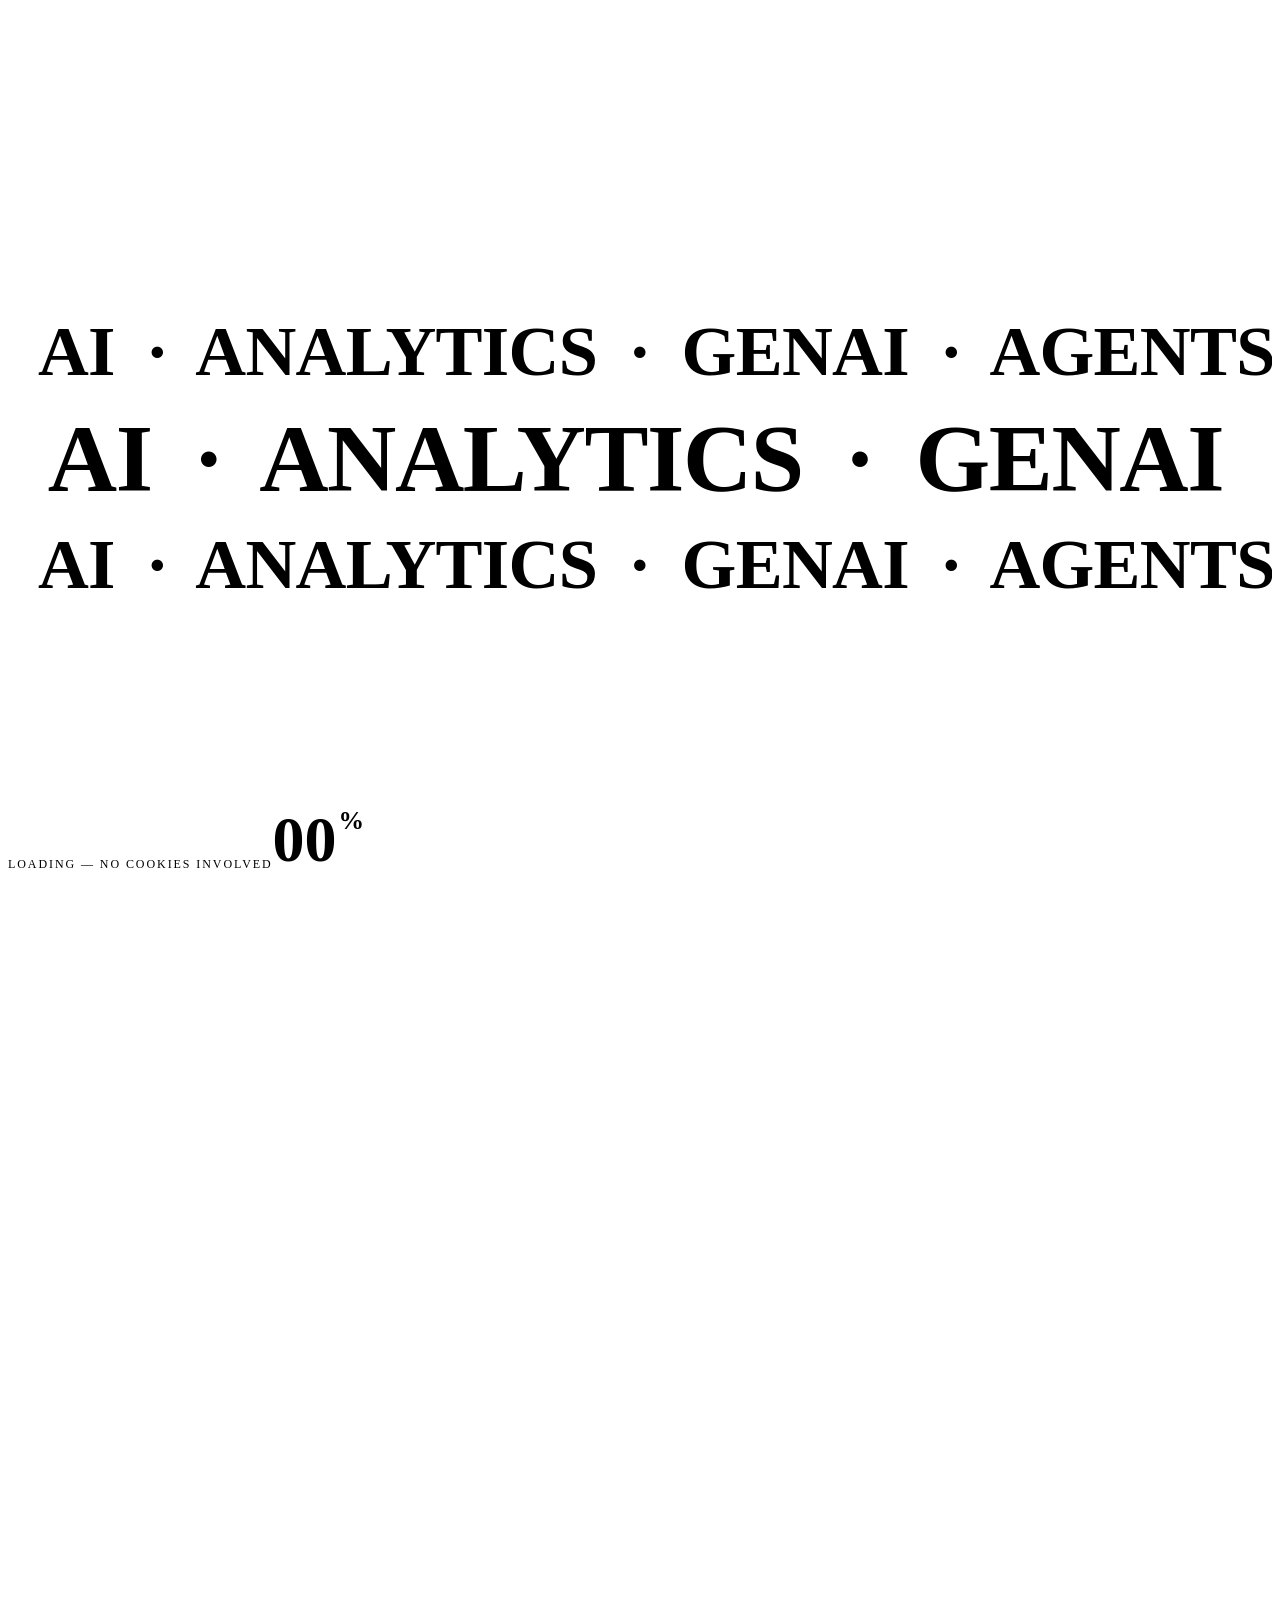
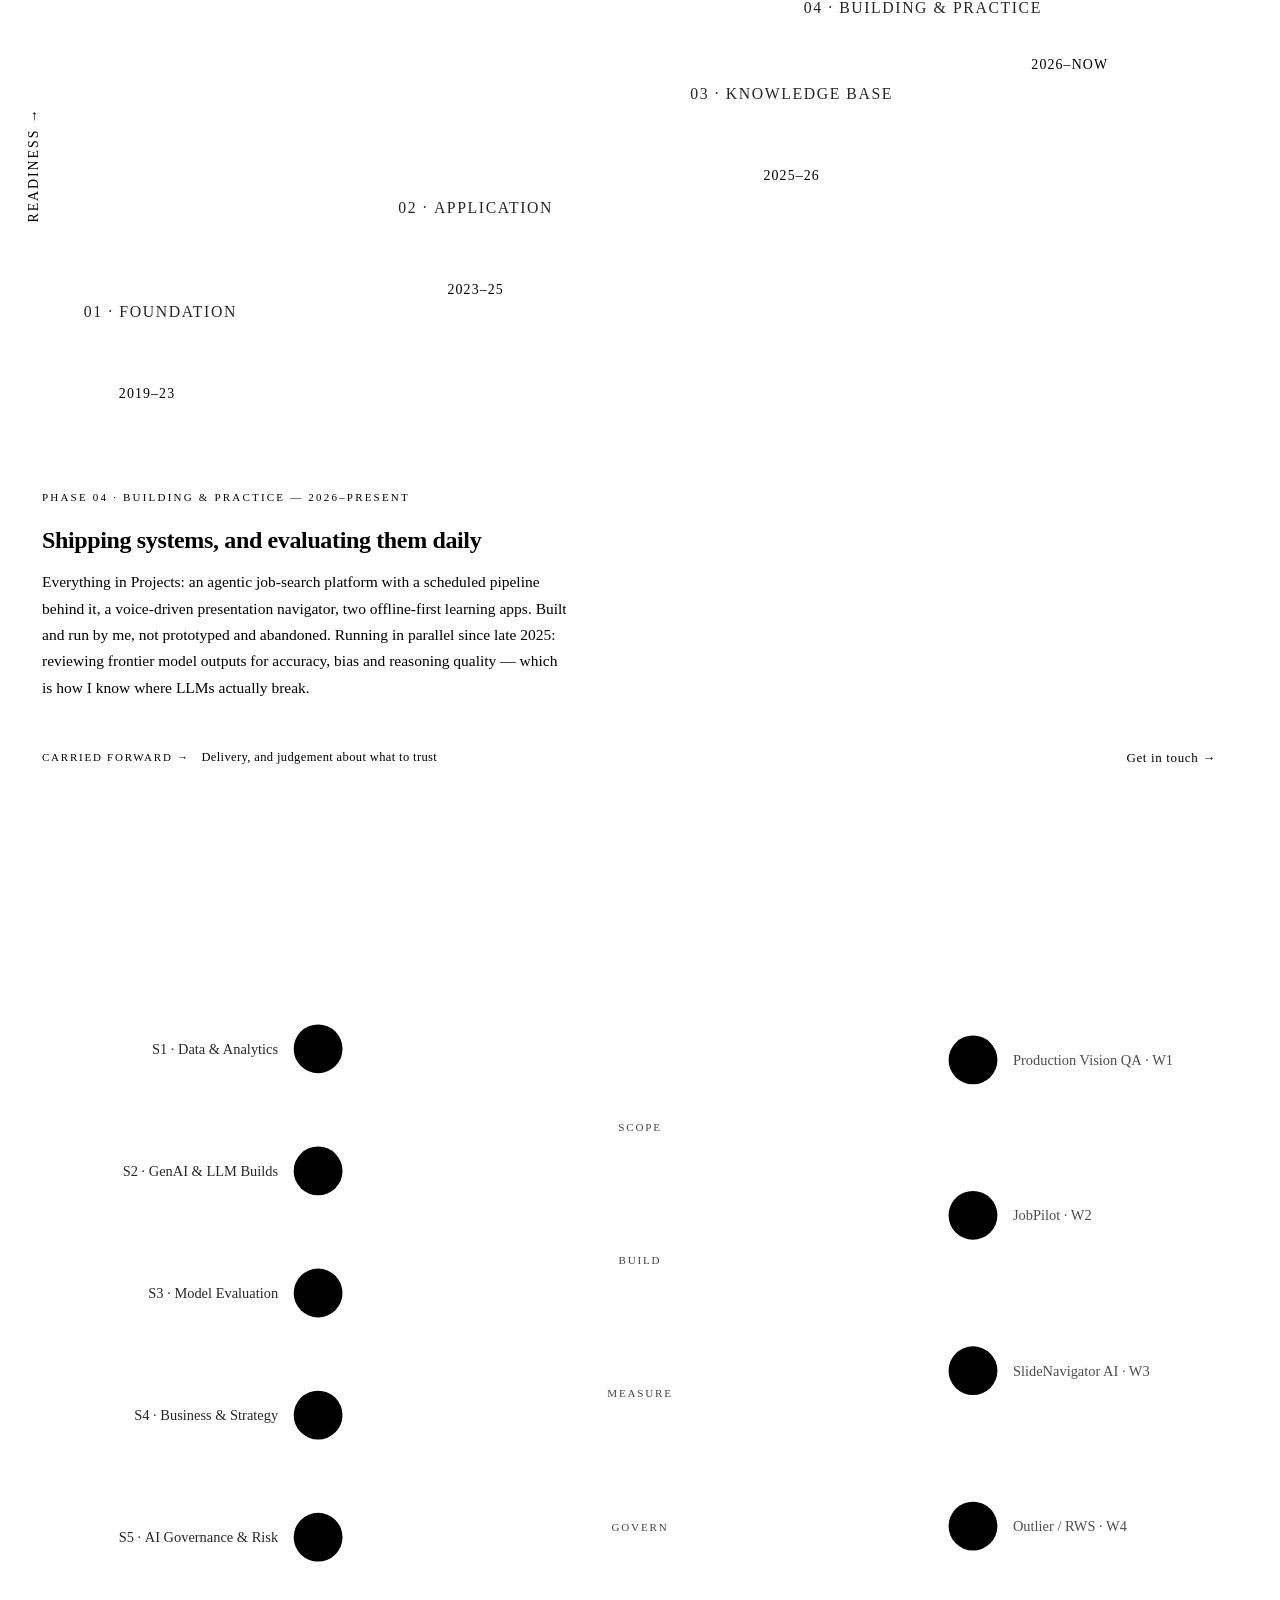
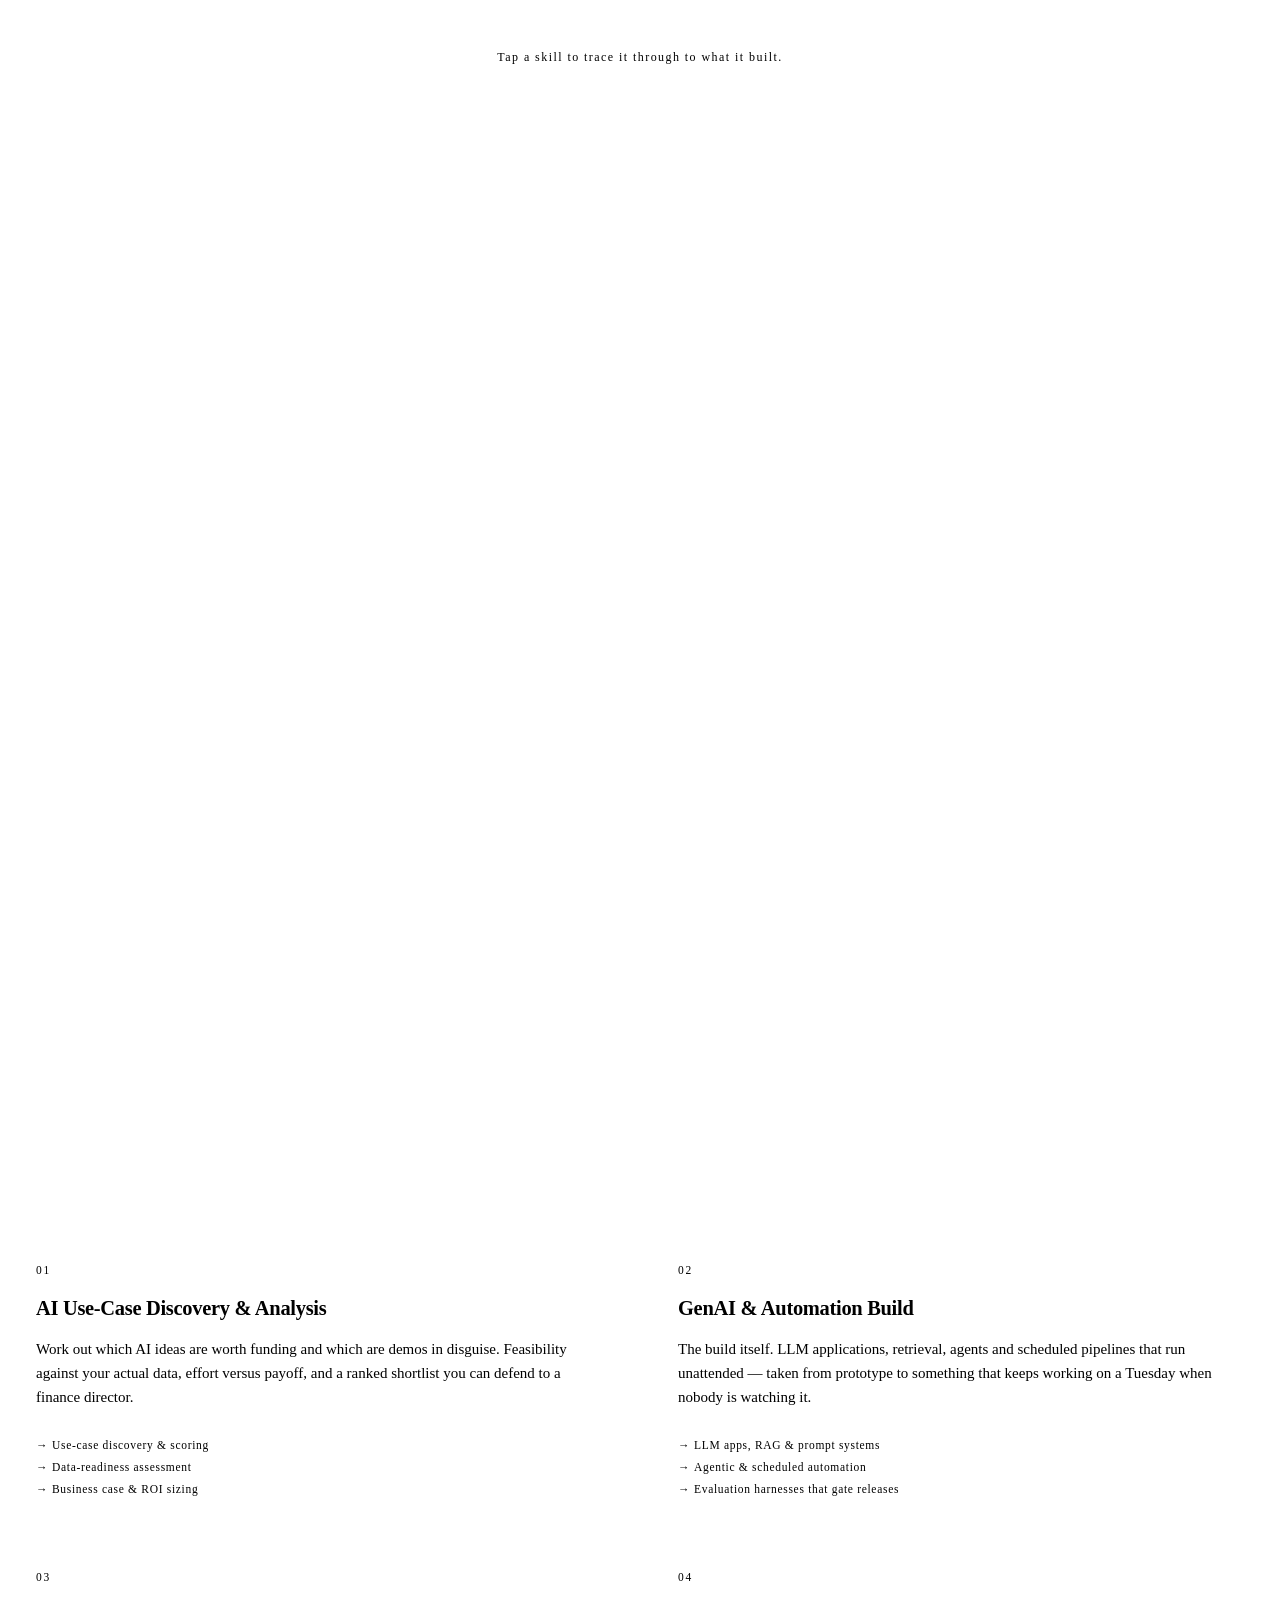
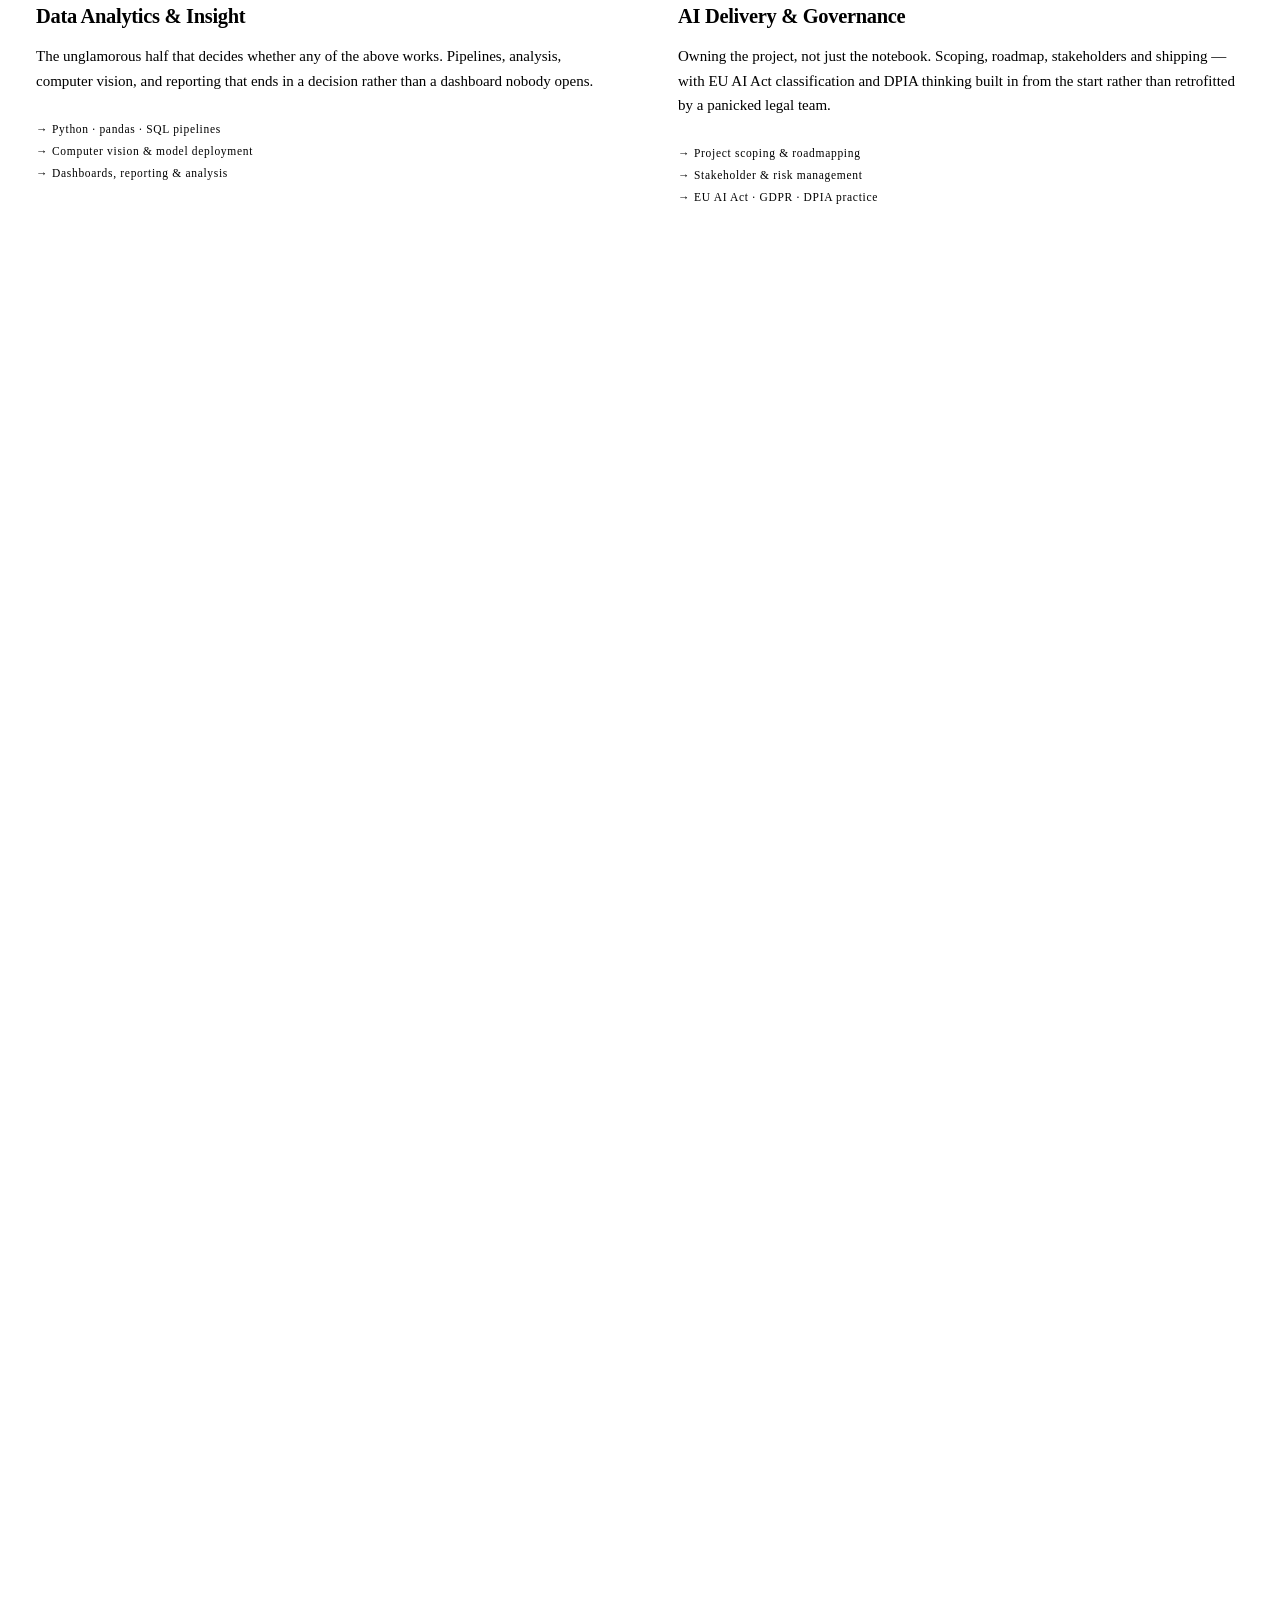
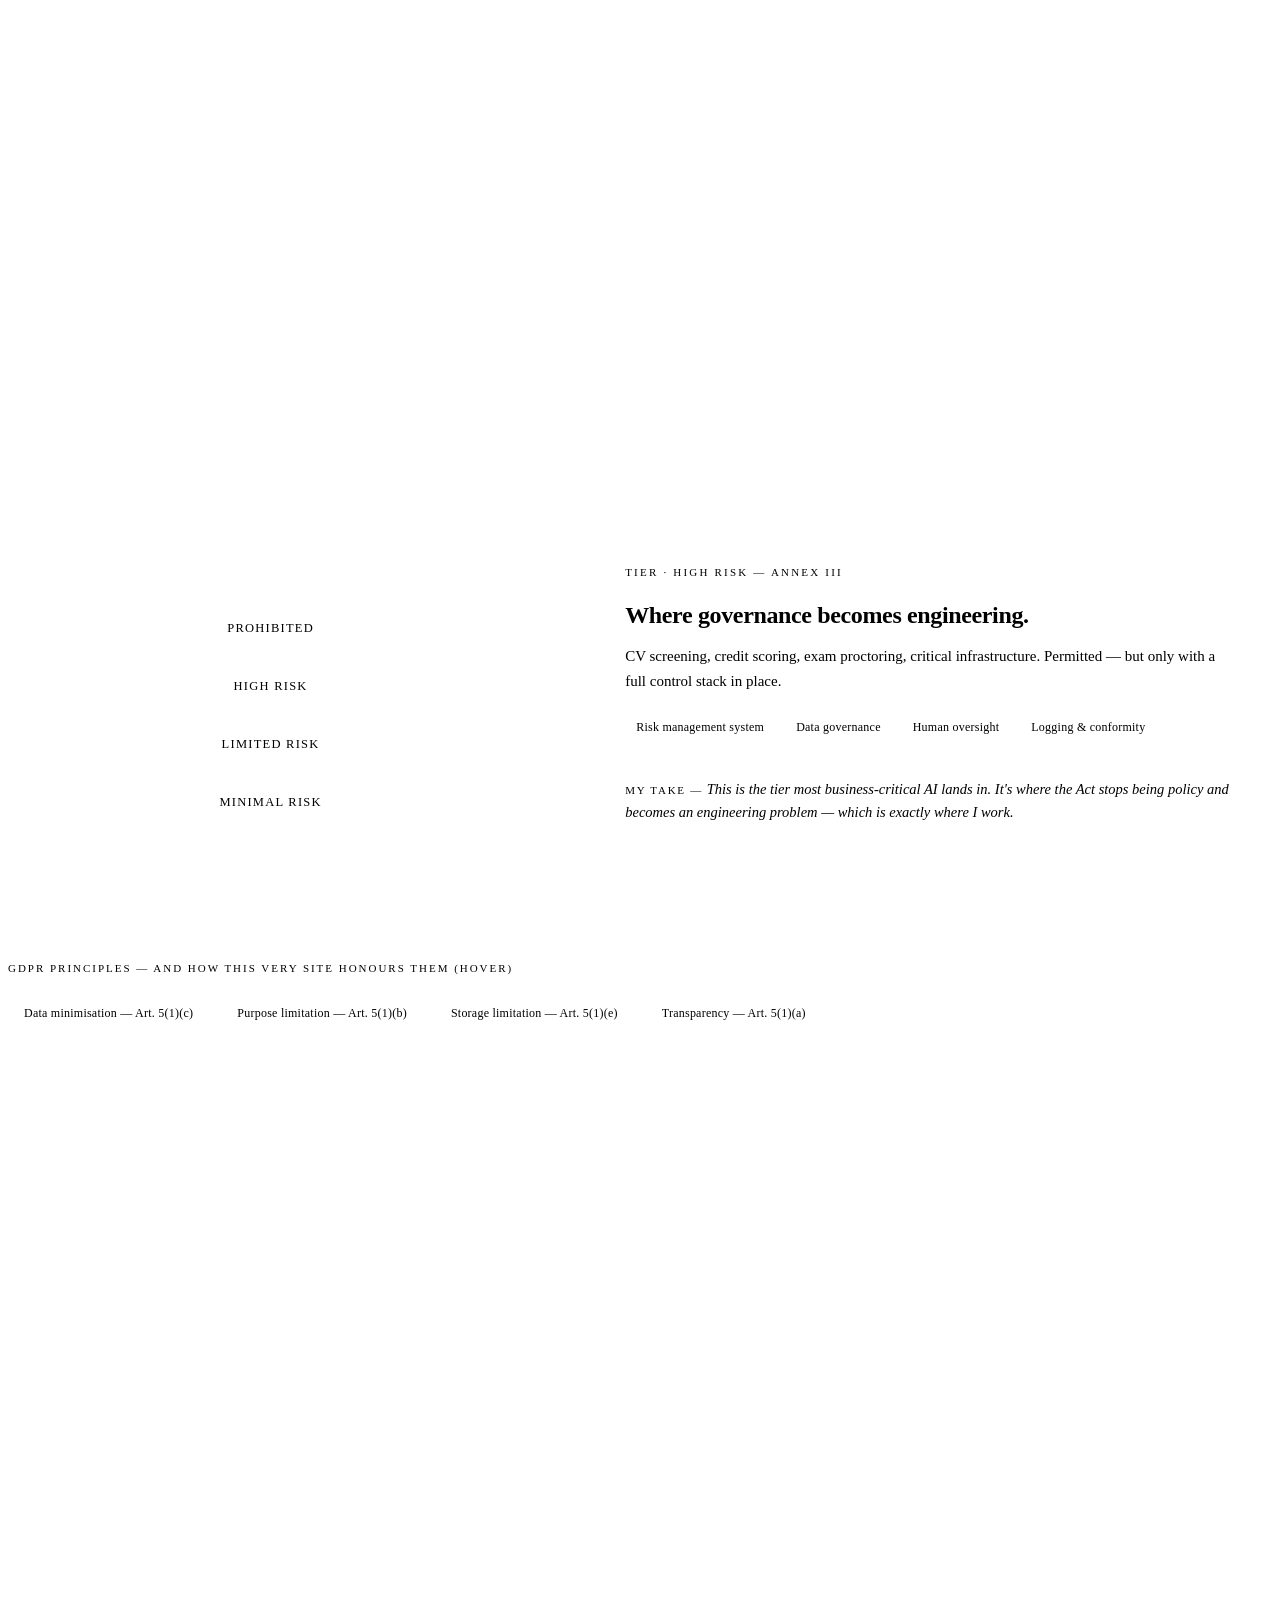
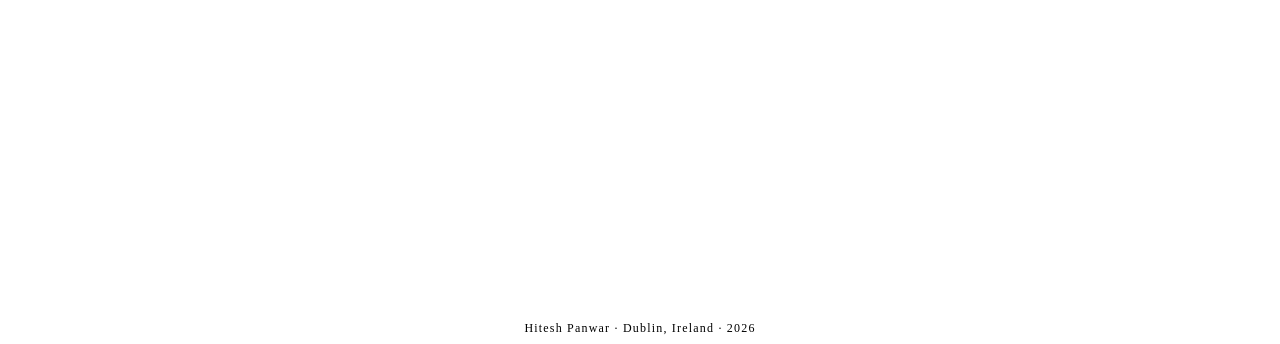
==== commit 36d34176: "Reposition site from AI governance to AI analyst / consultant / builder Governance was load-bearing " ====
--- a/index.html
+++ b/index.html
@@ -3,8 +3,21 @@
 <head>
   <meta charset="utf-8">
   <meta name="viewport" content="width=device-width, initial-scale=1">
-  <title>Hitesh Panwar — AI Governance &amp; Risk</title>
-  <meta name="description" content="Hitesh Panwar — AI Governance &amp; Risk, Dublin. Computer science degree, production data science, MSc Management at UCD Smurfit, CIPP/E in progress. Projects, case studies, and contact.">
+  <title>Hitesh Panwar — AI &amp; Data · Analyst · Consultant · Builder</title>
+  <meta name="description" content="Hitesh Panwar — AI analyst, consultant and builder in Dublin. Data analytics, GenAI and agentic systems, AI project delivery, and AI governance (EU AI Act, GDPR). Case studies, shipped projects, and contact.">
+  <meta name="keywords" content="AI Analyst, AI Consultant, AI Project Manager, AI Strategist, GenAI Consultant, Data Analytics, AI Governance, EU AI Act, Dublin, Ireland">
+  <meta name="author" content="Hitesh Panwar">
+  <link rel="canonical" href="https://hiteshpanwar1029.github.io/">
+
+  <!-- Open Graph / social cards -->
+  <meta property="og:type" content="website">
+  <meta property="og:url" content="https://hiteshpanwar1029.github.io/">
+  <meta property="og:site_name" content="Hitesh Panwar">
+  <meta property="og:title" content="Hitesh Panwar — AI &amp; Data · Analyst · Consultant · Builder">
+  <meta property="og:description" content="I find the AI work worth doing, build it, and prove it moved a number. Data analytics, GenAI systems, AI delivery — governed properly.">
+  <meta name="twitter:card" content="summary_large_image">
+  <meta name="twitter:title" content="Hitesh Panwar — AI &amp; Data · Analyst · Consultant · Builder">
+  <meta name="twitter:description" content="I find the AI work worth doing, build it, and prove it moved a number. Data analytics, GenAI systems, AI delivery — governed properly.">
 
   <!-- Favicon (placeholder — replace assets/favicon.svg with your own mark) -->
   <link rel="icon" type="image/svg+xml" href="assets/favicon.svg">
@@ -19,11 +32,54 @@
 
   <!-- Styles (order matters: tokens → base → animations → sections → responsive).
        ?v= busts stale browser caches whenever styles change — bump on release. -->
-  <link rel="stylesheet" href="css/tokens.css?v=7">
-  <link rel="stylesheet" href="css/base.css?v=7">
-  <link rel="stylesheet" href="css/animations.css?v=7">
-  <link rel="stylesheet" href="css/sections.css?v=7">
-  <link rel="stylesheet" href="css/responsive.css?v=7">
+  <link rel="stylesheet" href="css/tokens.css?v=9">
+  <link rel="stylesheet" href="css/base.css?v=9">
+  <link rel="stylesheet" href="css/animations.css?v=9">
+  <link rel="stylesheet" href="css/sections.css?v=9">
+  <link rel="stylesheet" href="css/responsive.css?v=9">
+
+  <!-- Structured data: who this is and what they do (helps search surface
+       the full role set, not just one of the titles). -->
+  <script type="application/ld+json">
+  {
+    "@context": "https://schema.org",
+    "@type": "Person",
+    "name": "Hitesh Panwar",
+    "url": "https://hiteshpanwar1029.github.io/",
+    "email": "mailto:panwar.hitesh1029@gmail.com",
+    "jobTitle": [
+      "AI Analyst",
+      "AI Consultant",
+      "GenAI Consultant",
+      "AI Project Manager",
+      "AI Strategist",
+      "Data Analyst",
+      "AI Governance Analyst"
+    ],
+    "address": { "@type": "PostalAddress", "addressLocality": "Dublin", "addressCountry": "IE" },
+    "alumniOf": [
+      { "@type": "CollegeOrUniversity", "name": "UCD Michael Smurfit Graduate Business School" },
+      { "@type": "CollegeOrUniversity", "name": "GLA University" }
+    ],
+    "knowsAbout": [
+      "Artificial Intelligence",
+      "Data Analytics",
+      "Generative AI",
+      "LLM Applications",
+      "Agentic Automation",
+      "Computer Vision",
+      "Python",
+      "AI Project Delivery",
+      "AI Governance",
+      "EU AI Act",
+      "GDPR"
+    ],
+    "sameAs": [
+      "https://linkedin.com/in/hitesh-panwar0",
+      "https://github.com/HiteshPanwar1029"
+    ]
+  }
+  </script>
 </head>
 <body>
 <div class="site">
@@ -40,8 +96,8 @@
       <div class="nav-links">
         <a href="#about" class="nav-link">About</a>
         <a href="#journey" class="nav-link">Career</a>
-        <a href="#work" class="nav-link">Case Studies</a>
-        <a href="#skills" class="nav-link">Skills</a>
+        <a href="#work" class="nav-link">Work</a>
+        <a href="#services" class="nav-link">Services</a>
         <a href="#projects" class="nav-link">Projects</a>
         <a href="#contact" class="nav-link">Contact</a>
       </div>
@@ -56,7 +112,8 @@
   <div class="menu" id="mobile-menu">
     <a href="#about" class="menu-link">About</a>
     <a href="#journey" class="menu-link">Career</a>
-    <a href="#work" class="menu-link">Case Studies</a>
+    <a href="#work" class="menu-link">Work</a>
+    <a href="#services" class="menu-link">Services</a>
     <a href="#skills" class="menu-link">Skills</a>
     <a href="#projects" class="menu-link">Projects</a>
     <a href="#contact" class="menu-link">Contact</a>
@@ -68,14 +125,14 @@
     <div class="hero-grid" aria-hidden="true"></div>
     <div class="hero-glow" aria-hidden="true"></div>
 
-    <div class="hero-meta-tr hero-fade">AI GOVERNANCE &amp; RISK<br>53.3498°N / 6.2603°W</div>
+    <div class="hero-meta-tr hero-fade">AI · DATA · DELIVERY<br>53.3498°N / 6.2603°W</div>
     <div class="hero-meta-bl hero-fade">EST. 2026 — DUBLIN, IE</div>
 
     <main class="hero-main">
       <div class="hero-inner">
         <div class="hero-eyebrow hero-fade">
           <span class="avail-dot" aria-hidden="true"></span>
-          Available — AI Governance &amp; Risk · Dublin / EU
+          Available — AI &amp; Data roles · Dublin / EU
         </div>
         <h1 class="hero-name">
           <span class="word"><span class="char">H</span><span class="char">i</span><span class="char">t</span><span class="char">e</span><span class="char">s</span><span class="char">h</span></span>
@@ -83,8 +140,19 @@
         </h1>
         <div class="hero-positioning hero-fade">
           <span class="hero-pos-bar" aria-hidden="true"></span>
-          <p class="hero-pos-text">I work in AI governance and risk — reading regulations like the EU AI Act and GDPR, evaluating models against them, and helping teams work out what they actually need to do.</p>
-        </div>
+          <p class="hero-pos-text">I take AI from question to working system — the analysis that finds what's worth building, the build itself, and the governance that keeps it defensible.</p>
+        </div>
+        <!-- Role strip: the full set of hats, so a recruiter searching any one
+             of these terms lands on a hook. Governance stays — as one
+             capability among several, not as the headline. -->
+        <ul class="hero-roles hero-fade" aria-label="Roles">
+          <li class="hero-role">AI Analyst</li>
+          <li class="hero-role">AI &amp; GenAI Consultant</li>
+          <li class="hero-role">Data Analytics</li>
+          <li class="hero-role">AI Project Delivery</li>
+          <li class="hero-role">AI Strategy</li>
+          <li class="hero-role">AI Governance</li>
+        </ul>
         <div class="hero-cta hero-fade">
           <a class="hero-btn" href="mailto:panwar.hitesh1029@gmail.com">Email me</a>
           <a class="hero-btn hero-btn--ghost" href="https://linkedin.com/in/hitesh-panwar0" target="_blank" rel="noopener">LinkedIn</a>
@@ -102,16 +170,16 @@
     <div class="loader">
       <div class="loader-marquees" aria-hidden="true">
         <div class="marquee-row marquee-row-1">
-          <span class="mq mq-1">&nbsp;&nbsp;GOVERNANCE&nbsp;&nbsp;·&nbsp;&nbsp;RISK&nbsp;&nbsp;·&nbsp;&nbsp;AI&nbsp;&nbsp;·&nbsp;&nbsp;EU AI ACT&nbsp;&nbsp;·&nbsp;&nbsp;COMPLIANCE&nbsp;&nbsp;·&nbsp;&nbsp;ETHICS&nbsp;&nbsp;·</span>
-          <span class="mq mq-1">&nbsp;&nbsp;GOVERNANCE&nbsp;&nbsp;·&nbsp;&nbsp;RISK&nbsp;&nbsp;·&nbsp;&nbsp;AI&nbsp;&nbsp;·&nbsp;&nbsp;EU AI ACT&nbsp;&nbsp;·&nbsp;&nbsp;COMPLIANCE&nbsp;&nbsp;·&nbsp;&nbsp;ETHICS&nbsp;&nbsp;·</span>
+          <span class="mq mq-1">&nbsp;&nbsp;AI&nbsp;&nbsp;·&nbsp;&nbsp;ANALYTICS&nbsp;&nbsp;·&nbsp;&nbsp;GENAI&nbsp;&nbsp;·&nbsp;&nbsp;AGENTS&nbsp;&nbsp;·&nbsp;&nbsp;DATA&nbsp;&nbsp;·&nbsp;&nbsp;STRATEGY&nbsp;&nbsp;·&nbsp;&nbsp;GOVERNANCE&nbsp;&nbsp;·&nbsp;&nbsp;EU AI ACT&nbsp;&nbsp;·</span>
+          <span class="mq mq-1">&nbsp;&nbsp;AI&nbsp;&nbsp;·&nbsp;&nbsp;ANALYTICS&nbsp;&nbsp;·&nbsp;&nbsp;GENAI&nbsp;&nbsp;·&nbsp;&nbsp;AGENTS&nbsp;&nbsp;·&nbsp;&nbsp;DATA&nbsp;&nbsp;·&nbsp;&nbsp;STRATEGY&nbsp;&nbsp;·&nbsp;&nbsp;GOVERNANCE&nbsp;&nbsp;·&nbsp;&nbsp;EU AI ACT&nbsp;&nbsp;·</span>
         </div>
         <div class="marquee-row marquee-row-2">
-          <span class="mq mq-2">&nbsp;&nbsp;GOVERNANCE&nbsp;&nbsp;·&nbsp;&nbsp;RISK&nbsp;&nbsp;·&nbsp;&nbsp;AI&nbsp;&nbsp;·&nbsp;&nbsp;EU AI ACT&nbsp;&nbsp;·&nbsp;&nbsp;COMPLIANCE&nbsp;&nbsp;·&nbsp;&nbsp;ETHICS&nbsp;&nbsp;·</span>
-          <span class="mq mq-2">&nbsp;&nbsp;GOVERNANCE&nbsp;&nbsp;·&nbsp;&nbsp;RISK&nbsp;&nbsp;·&nbsp;&nbsp;AI&nbsp;&nbsp;·&nbsp;&nbsp;EU AI ACT&nbsp;&nbsp;·&nbsp;&nbsp;COMPLIANCE&nbsp;&nbsp;·&nbsp;&nbsp;ETHICS&nbsp;&nbsp;·</span>
+          <span class="mq mq-2">&nbsp;&nbsp;AI&nbsp;&nbsp;·&nbsp;&nbsp;ANALYTICS&nbsp;&nbsp;·&nbsp;&nbsp;GENAI&nbsp;&nbsp;·&nbsp;&nbsp;AGENTS&nbsp;&nbsp;·&nbsp;&nbsp;DATA&nbsp;&nbsp;·&nbsp;&nbsp;STRATEGY&nbsp;&nbsp;·&nbsp;&nbsp;GOVERNANCE&nbsp;&nbsp;·&nbsp;&nbsp;EU AI ACT&nbsp;&nbsp;·</span>
+          <span class="mq mq-2">&nbsp;&nbsp;AI&nbsp;&nbsp;·&nbsp;&nbsp;ANALYTICS&nbsp;&nbsp;·&nbsp;&nbsp;GENAI&nbsp;&nbsp;·&nbsp;&nbsp;AGENTS&nbsp;&nbsp;·&nbsp;&nbsp;DATA&nbsp;&nbsp;·&nbsp;&nbsp;STRATEGY&nbsp;&nbsp;·&nbsp;&nbsp;GOVERNANCE&nbsp;&nbsp;·&nbsp;&nbsp;EU AI ACT&nbsp;&nbsp;·</span>
         </div>
         <div class="marquee-row marquee-row-3">
-          <span class="mq mq-3">&nbsp;&nbsp;GOVERNANCE&nbsp;&nbsp;·&nbsp;&nbsp;RISK&nbsp;&nbsp;·&nbsp;&nbsp;AI&nbsp;&nbsp;·&nbsp;&nbsp;EU AI ACT&nbsp;&nbsp;·&nbsp;&nbsp;COMPLIANCE&nbsp;&nbsp;·&nbsp;&nbsp;ETHICS&nbsp;&nbsp;·</span>
-          <span class="mq mq-3">&nbsp;&nbsp;GOVERNANCE&nbsp;&nbsp;·&nbsp;&nbsp;RISK&nbsp;&nbsp;·&nbsp;&nbsp;AI&nbsp;&nbsp;·&nbsp;&nbsp;EU AI ACT&nbsp;&nbsp;·&nbsp;&nbsp;COMPLIANCE&nbsp;&nbsp;·&nbsp;&nbsp;ETHICS&nbsp;&nbsp;·</span>
+          <span class="mq mq-3">&nbsp;&nbsp;AI&nbsp;&nbsp;·&nbsp;&nbsp;ANALYTICS&nbsp;&nbsp;·&nbsp;&nbsp;GENAI&nbsp;&nbsp;·&nbsp;&nbsp;AGENTS&nbsp;&nbsp;·&nbsp;&nbsp;DATA&nbsp;&nbsp;·&nbsp;&nbsp;STRATEGY&nbsp;&nbsp;·&nbsp;&nbsp;GOVERNANCE&nbsp;&nbsp;·&nbsp;&nbsp;EU AI ACT&nbsp;&nbsp;·</span>
+          <span class="mq mq-3">&nbsp;&nbsp;AI&nbsp;&nbsp;·&nbsp;&nbsp;ANALYTICS&nbsp;&nbsp;·&nbsp;&nbsp;GENAI&nbsp;&nbsp;·&nbsp;&nbsp;AGENTS&nbsp;&nbsp;·&nbsp;&nbsp;DATA&nbsp;&nbsp;·&nbsp;&nbsp;STRATEGY&nbsp;&nbsp;·&nbsp;&nbsp;GOVERNANCE&nbsp;&nbsp;·&nbsp;&nbsp;EU AI ACT&nbsp;&nbsp;·</span>
         </div>
       </div>
       <div class="loader-status">
@@ -131,14 +199,17 @@
   <section id="about" class="about" data-section data-label="ABOUT">
     <div class="about-grid">
       <div class="reveal-wipe" data-reveal="wipe">
-        <p class="about-quote">I read the<br><span class="accent-text">fine print</span><br>on AI.</p>
+        <p class="about-quote">I ship the<br><span class="accent-text">AI</span>,<br>not the deck.</p>
       </div>
       <div>
-        <p class="about-bio reveal-up" data-reveal="up" data-delay="180">I work where AI meets regulation. Computer science degree, a few years of production data science, now an MSc at UCD Smurfit and a CIPP/E in progress. I help organisations figure out what their AI systems are doing — and what the law expects of them.</p>
+        <p class="about-bio reveal-up" data-reveal="up" data-delay="180">Computer science degree, then production data science — computer vision on live manufacturing lines, where a wrong model is an invoice, not a research finding. Now an MSc at UCD Smurfit for the business half, and a shelf of AI systems I've built and run myself. I do the whole arc: find the use case worth funding, build the thing, measure what it changed. And because I've spent real time in the rulebook — the EU AI Act, GDPR, DPIA practice — it comes out the far end defensible.</p>
         <div class="about-chips reveal-up" data-reveal="up" data-delay="320">
-          <span class="chip">EU AI Act</span>
-          <span class="chip">GDPR / CIPP/E</span>
-          <span class="chip">GenAI Evaluation</span>
+          <span class="chip">Python &amp; Analytics</span>
+          <span class="chip">GenAI / LLM Apps</span>
+          <span class="chip">Agentic Automation</span>
+          <span class="chip">Computer Vision</span>
+          <span class="chip">AI Delivery</span>
+          <span class="chip">EU AI Act / GDPR</span>
         </div>
       </div>
     </div>
@@ -151,12 +222,15 @@
       <div class="reveal-up" data-reveal="up">
         <div class="eyebrow">Career</div>
         <h2 class="section-heading">Career, plotted.</h2>
-        <p class="journey-lede">Six points from 2019 to now. Click any of them for the detail.</p>
+        <p class="journey-lede">Four points from a CS degree to shipping AI systems — and the line hasn't stopped. Click any of them for the detail.</p>
       </div>
 
       <div class="jchart-wrap">
-        <!-- DESKTOP: the ascent chart -->
-        <svg class="jchart" viewBox="0 0 1000 460" preserveAspectRatio="xMidYMid meet" role="group" aria-label="Career trajectory chart: six milestones rising from B.Tech in 2019 to AI Governance and Risk now">
+        <!-- DESKTOP: the ascent chart.
+             Four milestones, then a dashed open segment past the last
+             point — the line keeps climbing and is deliberately not
+             terminated, so there is nothing to click at the end. -->
+        <svg class="jchart" viewBox="0 0 1000 460" preserveAspectRatio="xMidYMid meet" role="group" aria-label="Career trajectory chart: four milestones rising from B.Tech in 2019 to building and practice now, with the line continuing open-ended">
           <!-- gridlines -->
           <line class="jc-grid" x1="60" y1="90"  x2="960" y2="90"  aria-hidden="true"></line>
           <line class="jc-grid" x1="60" y1="170" x2="960" y2="170" aria-hidden="true"></line>
@@ -165,53 +239,49 @@
           <line class="jc-grid" x1="60" y1="410" x2="960" y2="410" aria-hidden="true"></line>
           <!-- axes -->
           <text class="jc-axis" transform="rotate(-90 24 250)" x="24" y="250" text-anchor="middle" aria-hidden="true">READINESS →</text>
-          <!-- area under the line -->
-          <polygon class="jc-area" points="90,410 260,340 430,265 600,190 770,120 930,66 930,410 90,410" aria-hidden="true"></polygon>
+          <!-- area under the line (stops at the last real milestone) -->
+          <polygon class="jc-area" points="110,400 370,318 620,228 840,140 840,410 110,410" aria-hidden="true"></polygon>
           <!-- the ascent -->
-          <polyline class="jc-line" points="90,410 260,340 430,265 600,190 770,120 930,66" aria-hidden="true"></polyline>
-          <!-- destination halo -->
-          <circle class="jc-halo" cx="930" cy="66" r="15" aria-hidden="true"></circle>
+          <polyline class="jc-line" points="110,400 370,318 620,228 840,140" aria-hidden="true"></polyline>
+          <!-- open-ended continuation: no endpoint, no card, still climbing -->
+          <line class="jc-open" x1="840" y1="140" x2="950" y2="98" aria-hidden="true"></line>
+          <text class="jc-open-lbl" x="958" y="78" text-anchor="end" aria-hidden="true">STILL CLIMBING →</text>
+          <!-- current-position halo -->
+          <circle class="jc-halo" cx="840" cy="140" r="15" aria-hidden="true"></circle>
           <!-- milestone points (interactive) -->
-          <circle class="jc-pt" data-jpt="0" cx="90"  cy="410" r="11" tabindex="0" role="button" aria-label="Phase 1, Foundation: B.Tech Computer Science, 2019 to 2023. Activate for details."></circle>
-          <circle class="jc-pt" data-jpt="1" cx="260" cy="340" r="11" tabindex="0" role="button" aria-label="Phase 2, Proof: production data science at Dysmech, 2022 to 2025. Activate for details."></circle>
-          <circle class="jc-pt" data-jpt="2" cx="430" cy="265" r="11" tabindex="0" role="button" aria-label="Phase 3, Perspective: MSc Management at UCD Smurfit, 2025 to 2026. Activate for details."></circle>
-          <circle class="jc-pt" data-jpt="3" cx="600" cy="190" r="11" tabindex="0" role="button" aria-label="Phase 4, Practice: GenAI evaluation at Outlier and RWS, 2025 to present. Activate for details."></circle>
-          <circle class="jc-pt" data-jpt="4" cx="770" cy="120" r="11" tabindex="0" role="button" aria-label="Phase 5, Credential: AIGP and CIPP/E, in progress. Activate for details."></circle>
-          <circle class="jc-pt jc-pt--target" data-jpt="5" cx="930" cy="66" r="14" tabindex="0" role="button" aria-label="Phase 6, Destination: AI Governance and Risk, looking for opportunities. Activate for details."></circle>
+          <circle class="jc-pt" data-jpt="0" cx="110" cy="400" r="11" tabindex="0" role="button" aria-label="Phase 1, Foundation: B.Tech Computer Science, 2019 to 2023. Activate for details."></circle>
+          <circle class="jc-pt" data-jpt="1" cx="370" cy="318" r="11" tabindex="0" role="button" aria-label="Phase 2, Application: production data science at Dysmech, 2023 to 2025. Defect escapes down 70 percent. Activate for details."></circle>
+          <circle class="jc-pt" data-jpt="2" cx="620" cy="228" r="11" tabindex="0" role="button" aria-label="Phase 3, Expanding the knowledge base: MSc Management at UCD Smurfit and AI regulation study, 2025 to 2026. Activate for details."></circle>
+          <circle class="jc-pt jc-pt--target" data-jpt="3" cx="840" cy="140" r="14" tabindex="0" role="button" aria-label="Phase 4, Building and practice: shipping AI systems and evaluating models, 2026 to present. Activate for details."></circle>
           <!-- phase labels -->
-          <text class="jc-lbl" x="60"  y="380" text-anchor="start"  aria-hidden="true"><tspan class="jc-lbl-num">01 · </tspan>FOUNDATION</text>
-          <text class="jc-lbl" x="260" y="310" text-anchor="middle" aria-hidden="true"><tspan class="jc-lbl-num">02 · </tspan>PROOF</text>
-          <text class="jc-lbl" x="430" y="235" text-anchor="middle" aria-hidden="true"><tspan class="jc-lbl-num">03 · </tspan>PERSPECTIVE</text>
-          <text class="jc-lbl" x="600" y="160" text-anchor="middle" aria-hidden="true"><tspan class="jc-lbl-num">04 · </tspan>PRACTICE</text>
-          <text class="jc-lbl" x="770" y="90"  text-anchor="middle" aria-hidden="true"><tspan class="jc-lbl-num">05 · </tspan>AIGP</text>
-          <text class="jc-lbl" x="960" y="36"  text-anchor="end"    aria-hidden="true"><tspan class="jc-lbl-num">06 · </tspan>DESTINATION</text>
+          <text class="jc-lbl" x="60"  y="370" text-anchor="start"  aria-hidden="true"><tspan class="jc-lbl-num">01 · </tspan>FOUNDATION</text>
+          <text class="jc-lbl" x="370" y="288" text-anchor="middle" aria-hidden="true"><tspan class="jc-lbl-num">02 · </tspan>APPLICATION</text>
+          <text class="jc-lbl" x="620" y="198" text-anchor="middle" aria-hidden="true"><tspan class="jc-lbl-num">03 · </tspan>KNOWLEDGE BASE</text>
+          <text class="jc-lbl" x="818" y="130" text-anchor="end" aria-hidden="true"><tspan class="jc-lbl-num">04 · </tspan>BUILDING &amp; PRACTICE</text>
           <!-- year labels -->
-          <text class="jc-year" x="90"  y="444" text-anchor="middle" aria-hidden="true">2019–23</text>
-          <text class="jc-year" x="260" y="374" text-anchor="middle" aria-hidden="true">2022–25</text>
-          <text class="jc-year" x="430" y="299" text-anchor="middle" aria-hidden="true">2025–26</text>
-          <text class="jc-year" x="600" y="224" text-anchor="middle" aria-hidden="true">2025–NOW</text>
-          <text class="jc-year" x="770" y="154" text-anchor="middle" aria-hidden="true">IN PROGRESS</text>
-          <text class="jc-year" x="930" y="98" text-anchor="middle" aria-hidden="true"><tspan x="930" dy="0">LOOKING FOR</tspan><tspan x="930" dy="14">OPPORTUNITIES</tspan></text>
+          <text class="jc-year" x="110" y="434" text-anchor="middle" aria-hidden="true">2019–23</text>
+          <text class="jc-year" x="370" y="352" text-anchor="middle" aria-hidden="true">2023–25</text>
+          <text class="jc-year" x="620" y="262" text-anchor="middle" aria-hidden="true">2025–26</text>
+          <text class="jc-year" x="840" y="174" text-anchor="middle" aria-hidden="true">2026–NOW</text>
         </svg>
 
         <!-- MOBILE: compact ascent list -->
         <ol class="jsteps">
           <li><button class="jstep" type="button" data-jpt="0"><span class="jstep-num">01</span><span class="jstep-t">B.Tech Computer Science</span><span class="jstep-y">2019–23</span></button></li>
-          <li><button class="jstep" type="button" data-jpt="1"><span class="jstep-num">02</span><span class="jstep-t">Production Data Science</span><span class="jstep-y">2022–25</span></button></li>
-          <li><button class="jstep" type="button" data-jpt="2"><span class="jstep-num">03</span><span class="jstep-t">MSc Management, UCD Smurfit</span><span class="jstep-y">2025–26</span></button></li>
-          <li><button class="jstep" type="button" data-jpt="3"><span class="jstep-num">04</span><span class="jstep-t">GenAI Evaluation</span><span class="jstep-y">NOW</span></button></li>
-          <li><button class="jstep" type="button" data-jpt="4"><span class="jstep-num">05</span><span class="jstep-t">AIGP &amp; CIPP/E — IAPP</span><span class="jstep-y">ONGOING</span></button></li>
-          <li><button class="jstep is-active" type="button" data-jpt="5"><span class="jstep-num">06</span><span class="jstep-t">AI Governance &amp; Risk</span><span class="jstep-y">LOOKING</span></button></li>
+          <li><button class="jstep" type="button" data-jpt="1"><span class="jstep-num">02</span><span class="jstep-t">Production Data Science</span><span class="jstep-y">2023–25</span></button></li>
+          <li><button class="jstep" type="button" data-jpt="2"><span class="jstep-num">03</span><span class="jstep-t">MSc Smurfit &amp; AI Regulation</span><span class="jstep-y">2025–26</span></button></li>
+          <li><button class="jstep is-active" type="button" data-jpt="3"><span class="jstep-num">04</span><span class="jstep-t">Building &amp; Practice</span><span class="jstep-y">2026–NOW</span></button></li>
         </ol>
-      </div>
-
-      <!-- Detail panel (driven by js/journey.js; defaults to the destination) -->
+        <div class="jsteps-open" aria-hidden="true">↑ still climbing</div>
+      </div>
+
+      <!-- Detail panel (driven by js/journey.js; defaults to the last phase) -->
       <div class="jdetail" aria-live="polite">
-        <div class="jdetail-kicker" data-j="kicker">PHASE 06 · NEXT — LOOKING FOR OPPORTUNITIES</div>
-        <h3 class="jdetail-title" data-j="title">AI Governance &amp; Risk — Dublin / EU</h3>
-        <p class="jdetail-desc" data-j="desc">The role I'm working towards: engineering to understand the systems, production experience to know what breaks, management training for the business side, CIPP/E for the law. Currently looking for opportunities.</p>
+        <div class="jdetail-kicker" data-j="kicker">PHASE 04 · BUILDING &amp; PRACTICE — 2026–PRESENT</div>
+        <h3 class="jdetail-title" data-j="title">Shipping systems, and evaluating them daily</h3>
+        <p class="jdetail-desc" data-j="desc">Everything in Projects: an agentic job-search platform with a scheduled pipeline behind it, a voice-driven presentation navigator, two offline-first learning apps. Built and run by me, not prototyped and abandoned. Running in parallel since late 2025: reviewing frontier model outputs for accuracy, bias and reasoning quality — which is how I know where LLMs actually break.</p>
         <div class="jdetail-foot">
-          <div class="jdetail-carry"><span class="jdetail-carry-label">Carried forward →</span> <span data-j="carry">Everything above</span></div>
+          <div class="jdetail-carry"><span class="jdetail-carry-label">Carried forward →</span> <span data-j="carry">Delivery, and judgement about what to trust</span></div>
           <a href="#contact" class="journey-cta" data-j="cta">Get in touch →</a>
         </div>
       </div>
@@ -222,17 +292,21 @@
   <section id="network" class="network" data-section data-label="HOW I THINK">
     <div class="nn-header reveal-up" data-reveal="up">
       <div class="eyebrow">How I Think</div>
-      <h2 class="nn-heading" id="nn-heading">Hover a skill to see where it shows up in my work.</h2>
+      <h2 class="nn-heading" id="nn-heading">Five skills, one process, four things I built. Hover a skill to trace it.</h2>
     </div>
 
     <div class="nn-body">
-      <!-- DESKTOP: SVG neural network -->
+      <!-- DESKTOP: SVG neural network.
+           5 skills (inputs) -> 4 labelled process stages (hidden)
+           -> 4 outputs. The hidden layer carries SCOPE / BUILD /
+           MEASURE / GOVERN: every skill passes through the same
+           four steps, which is the claim the section is making. -->
       <svg class="nn-svg" viewBox="0 0 1000 600" preserveAspectRatio="xMidYMid meet" role="group" aria-labelledby="nn-heading">
-        <!-- input → hidden links (decorative) -->
-        <line class="nn-line" data-ih data-i="0" data-h="0" x1="210" y1="80"  x2="500" y2="120" aria-hidden="true"></line>
-        <line class="nn-line" data-ih data-i="0" data-h="1" x1="210" y1="80"  x2="500" y2="240" aria-hidden="true"></line>
-        <line class="nn-line" data-ih data-i="0" data-h="2" x1="210" y1="80"  x2="500" y2="360" aria-hidden="true"></line>
-        <line class="nn-line" data-ih data-i="0" data-h="3" x1="210" y1="80"  x2="500" y2="480" aria-hidden="true"></line>
+        <!-- input -> hidden links (decorative) -->
+        <line class="nn-line" data-ih data-i="0" data-h="0" x1="210" y1="80" x2="500" y2="120" aria-hidden="true"></line>
+        <line class="nn-line" data-ih data-i="0" data-h="1" x1="210" y1="80" x2="500" y2="240" aria-hidden="true"></line>
+        <line class="nn-line" data-ih data-i="0" data-h="2" x1="210" y1="80" x2="500" y2="360" aria-hidden="true"></line>
+        <line class="nn-line" data-ih data-i="0" data-h="3" x1="210" y1="80" x2="500" y2="480" aria-hidden="true"></line>
         <line class="nn-line" data-ih data-i="1" data-h="0" x1="210" y1="190" x2="500" y2="120" aria-hidden="true"></line>
         <line class="nn-line" data-ih data-i="1" data-h="1" x1="210" y1="190" x2="500" y2="240" aria-hidden="true"></line>
         <line class="nn-line" data-ih data-i="1" data-h="2" x1="210" y1="190" x2="500" y2="360" aria-hidden="true"></line>
@@ -249,110 +323,196 @@
         <line class="nn-line" data-ih data-i="4" data-h="1" x1="210" y1="520" x2="500" y2="240" aria-hidden="true"></line>
         <line class="nn-line" data-ih data-i="4" data-h="2" x1="210" y1="520" x2="500" y2="360" aria-hidden="true"></line>
         <line class="nn-line" data-ih data-i="4" data-h="3" x1="210" y1="520" x2="500" y2="480" aria-hidden="true"></line>
-        <!-- hidden → output links (decorative) -->
-        <line class="nn-line" data-ho data-h="0" data-o="0" x1="500" y1="120" x2="800" y2="150" aria-hidden="true"></line>
-        <line class="nn-line" data-ho data-h="0" data-o="1" x1="500" y1="120" x2="800" y2="300" aria-hidden="true"></line>
-        <line class="nn-line" data-ho data-h="0" data-o="2" x1="500" y1="120" x2="800" y2="450" aria-hidden="true"></line>
-        <line class="nn-line" data-ho data-h="1" data-o="0" x1="500" y1="240" x2="800" y2="150" aria-hidden="true"></line>
-        <line class="nn-line" data-ho data-h="1" data-o="1" x1="500" y1="240" x2="800" y2="300" aria-hidden="true"></line>
-        <line class="nn-line" data-ho data-h="1" data-o="2" x1="500" y1="240" x2="800" y2="450" aria-hidden="true"></line>
-        <line class="nn-line" data-ho data-h="2" data-o="0" x1="500" y1="360" x2="800" y2="150" aria-hidden="true"></line>
-        <line class="nn-line" data-ho data-h="2" data-o="1" x1="500" y1="360" x2="800" y2="300" aria-hidden="true"></line>
-        <line class="nn-line" data-ho data-h="2" data-o="2" x1="500" y1="360" x2="800" y2="450" aria-hidden="true"></line>
-        <line class="nn-line" data-ho data-h="3" data-o="0" x1="500" y1="480" x2="800" y2="150" aria-hidden="true"></line>
-        <line class="nn-line" data-ho data-h="3" data-o="1" x1="500" y1="480" x2="800" y2="300" aria-hidden="true"></line>
-        <line class="nn-line" data-ho data-h="3" data-o="2" x1="500" y1="480" x2="800" y2="450" aria-hidden="true"></line>
-        <!-- hidden nodes (decorative) -->
+        <!-- hidden -> output links (decorative) -->
+        <line class="nn-line" data-ho data-h="0" data-o="0" x1="500" y1="120" x2="800" y2="90" aria-hidden="true"></line>
+        <line class="nn-line" data-ho data-h="0" data-o="1" x1="500" y1="120" x2="800" y2="230" aria-hidden="true"></line>
+        <line class="nn-line" data-ho data-h="0" data-o="2" x1="500" y1="120" x2="800" y2="370" aria-hidden="true"></line>
+        <line class="nn-line" data-ho data-h="0" data-o="3" x1="500" y1="120" x2="800" y2="510" aria-hidden="true"></line>
+        <line class="nn-line" data-ho data-h="1" data-o="0" x1="500" y1="240" x2="800" y2="90" aria-hidden="true"></line>
+        <line class="nn-line" data-ho data-h="1" data-o="1" x1="500" y1="240" x2="800" y2="230" aria-hidden="true"></line>
+        <line class="nn-line" data-ho data-h="1" data-o="2" x1="500" y1="240" x2="800" y2="370" aria-hidden="true"></line>
+        <line class="nn-line" data-ho data-h="1" data-o="3" x1="500" y1="240" x2="800" y2="510" aria-hidden="true"></line>
+        <line class="nn-line" data-ho data-h="2" data-o="0" x1="500" y1="360" x2="800" y2="90" aria-hidden="true"></line>
+        <line class="nn-line" data-ho data-h="2" data-o="1" x1="500" y1="360" x2="800" y2="230" aria-hidden="true"></line>
+        <line class="nn-line" data-ho data-h="2" data-o="2" x1="500" y1="360" x2="800" y2="370" aria-hidden="true"></line>
+        <line class="nn-line" data-ho data-h="2" data-o="3" x1="500" y1="360" x2="800" y2="510" aria-hidden="true"></line>
+        <line class="nn-line" data-ho data-h="3" data-o="0" x1="500" y1="480" x2="800" y2="90" aria-hidden="true"></line>
+        <line class="nn-line" data-ho data-h="3" data-o="1" x1="500" y1="480" x2="800" y2="230" aria-hidden="true"></line>
+        <line class="nn-line" data-ho data-h="3" data-o="2" x1="500" y1="480" x2="800" y2="370" aria-hidden="true"></line>
+        <line class="nn-line" data-ho data-h="3" data-o="3" x1="500" y1="480" x2="800" y2="510" aria-hidden="true"></line>
+        <!-- hidden nodes: the process every input passes through -->
         <circle class="nn-hidden nn-idle-5" data-nn="hid" data-h="0" data-idle="nnFloat 2.6s ease-in-out 1.75s infinite" cx="500" cy="120" r="16" aria-hidden="true"></circle>
         <circle class="nn-hidden nn-idle-6" data-nn="hid" data-h="1" data-idle="nnFloat 2.6s ease-in-out 2.10s infinite" cx="500" cy="240" r="16" aria-hidden="true"></circle>
         <circle class="nn-hidden nn-idle-7" data-nn="hid" data-h="2" data-idle="nnFloat 2.6s ease-in-out 2.45s infinite" cx="500" cy="360" r="16" aria-hidden="true"></circle>
         <circle class="nn-hidden nn-idle-8" data-nn="hid" data-h="3" data-idle="nnFloat 2.6s ease-in-out 2.80s infinite" cx="500" cy="480" r="16" aria-hidden="true"></circle>
         <!-- output nodes (interactive: jump to section) -->
-        <circle class="nn-output nn-idle-9"  data-nn="out" data-o="0" data-target="#work"     data-idle="nnFloat 2.6s ease-in-out 3.15s infinite" cx="800" cy="150" r="22" tabindex="0" role="link" aria-label="Work output: MechaHitler Case Study. Activate to jump to Case Studies."></circle>
-        <circle class="nn-output nn-idle-10" data-nn="out" data-o="1" data-target="#projects" data-idle="nnFloat 2.6s ease-in-out 3.50s infinite" cx="800" cy="300" r="22" tabindex="0" role="link" aria-label="Work output: AI Compliance App. Activate to jump to Projects."></circle>
-        <circle class="nn-output nn-idle-11" data-nn="out" data-o="2" data-target="#projects" data-idle="nnFloat 2.6s ease-in-out 3.85s infinite" cx="800" cy="450" r="22" tabindex="0" role="link" aria-label="Work output: JobPilot. Activate to jump to Projects."></circle>
+        <circle class="nn-output nn-idle-9" data-nn="out" data-o="0" data-target="#work" data-idle="nnFloat 2.6s ease-in-out 3.15s infinite" cx="800" cy="90" r="22" tabindex="0" role="link" aria-label="Work output: Production Vision QA. Activate to jump to Work."></circle>
+        <circle class="nn-output nn-idle-10" data-nn="out" data-o="1" data-target="#projects" data-idle="nnFloat 2.6s ease-in-out 3.50s infinite" cx="800" cy="230" r="22" tabindex="0" role="link" aria-label="Work output: JobPilot. Activate to jump to Projects."></circle>
+        <circle class="nn-output nn-idle-11" data-nn="out" data-o="2" data-target="#projects" data-idle="nnFloat 2.6s ease-in-out 3.85s infinite" cx="800" cy="370" r="22" tabindex="0" role="link" aria-label="Work output: SlideNavigator AI. Activate to jump to Projects."></circle>
+        <circle class="nn-output nn-idle-12" data-nn="out" data-o="3" data-target="#work" data-idle="nnFloat 2.6s ease-in-out 4.20s infinite" cx="800" cy="510" r="22" tabindex="0" role="link" aria-label="Work output: GenAI evaluation at Outlier and RWS. Activate to jump to Work."></circle>
         <!-- input nodes (interactive: highlight what the skill builds) -->
-        <circle class="nn-input nn-idle-0" data-nn="in" data-i="0" data-idle="nnFloat 2.6s ease-in-out 0.00s infinite" cx="210" cy="80"  r="22" tabindex="0" role="button" aria-label="Skill: EU AI Act & Regulation. Activate to trace what it builds."></circle>
-        <circle class="nn-input nn-idle-1" data-nn="in" data-i="1" data-idle="nnFloat 2.6s ease-in-out 0.35s infinite" cx="210" cy="190" r="22" tabindex="0" role="button" aria-label="Skill: GenAI Evaluation. Activate to trace what it builds."></circle>
-        <circle class="nn-input nn-idle-2" data-nn="in" data-i="2" data-idle="nnFloat 2.6s ease-in-out 0.70s infinite" cx="210" cy="300" r="22" tabindex="0" role="button" aria-label="Skill: Data Science / Python. Activate to trace what it builds."></circle>
-        <circle class="nn-input nn-idle-3" data-nn="in" data-i="3" data-idle="nnFloat 2.6s ease-in-out 1.05s infinite" cx="210" cy="410" r="22" tabindex="0" role="button" aria-label="Skill: AI Ethics. Activate to trace what it builds."></circle>
-        <circle class="nn-input nn-idle-4" data-nn="in" data-i="4" data-idle="nnFloat 2.6s ease-in-out 1.40s infinite" cx="210" cy="520" r="22" tabindex="0" role="button" aria-label="Skill: Strategic Analysis. Activate to trace what it builds."></circle>
+        <circle class="nn-input nn-idle-0" data-nn="in" data-i="0" data-idle="nnFloat 2.6s ease-in-out 0.00s infinite" cx="210" cy="80" r="22" tabindex="0" role="button" aria-label="Skill: Data and Analytics. Activate to trace what it builds."></circle>
+        <circle class="nn-input nn-idle-1" data-nn="in" data-i="1" data-idle="nnFloat 2.6s ease-in-out 0.35s infinite" cx="210" cy="190" r="22" tabindex="0" role="button" aria-label="Skill: GenAI and LLM Builds. Activate to trace what it builds."></circle>
+        <circle class="nn-input nn-idle-2" data-nn="in" data-i="2" data-idle="nnFloat 2.6s ease-in-out 0.70s infinite" cx="210" cy="300" r="22" tabindex="0" role="button" aria-label="Skill: Model Evaluation. Activate to trace what it builds."></circle>
+        <circle class="nn-input nn-idle-3" data-nn="in" data-i="3" data-idle="nnFloat 2.6s ease-in-out 1.05s infinite" cx="210" cy="410" r="22" tabindex="0" role="button" aria-label="Skill: Business and Strategy. Activate to trace what it builds."></circle>
+        <circle class="nn-input nn-idle-4" data-nn="in" data-i="4" data-idle="nnFloat 2.6s ease-in-out 1.40s infinite" cx="210" cy="520" r="22" tabindex="0" role="button" aria-label="Skill: AI Governance and Risk. Activate to trace what it builds."></circle>
         <!-- static labels (visual only) -->
-        <text class="nn-label-in"  data-inlabel data-i="0" x="174" y="80"  dominant-baseline="central" text-anchor="end" aria-hidden="true"><tspan class="nn-tspan">S1 · </tspan>EU AI Act &amp; Regulation</text>
-        <text class="nn-label-in"  data-inlabel data-i="1" x="174" y="190" dominant-baseline="central" text-anchor="end" aria-hidden="true"><tspan class="nn-tspan">S2 · </tspan>GenAI Evaluation</text>
-        <text class="nn-label-in"  data-inlabel data-i="2" x="174" y="300" dominant-baseline="central" text-anchor="end" aria-hidden="true"><tspan class="nn-tspan">S3 · </tspan>Data Science / Python</text>
-        <text class="nn-label-in"  data-inlabel data-i="3" x="174" y="410" dominant-baseline="central" text-anchor="end" aria-hidden="true"><tspan class="nn-tspan">S4 · </tspan>AI Ethics</text>
-        <text class="nn-label-in"  data-inlabel data-i="4" x="174" y="520" dominant-baseline="central" text-anchor="end" aria-hidden="true"><tspan class="nn-tspan">S5 · </tspan>Strategic Analysis</text>
-        <text class="nn-label-out" data-outlabel data-o="0" x="836" y="150" dominant-baseline="central" text-anchor="start" aria-hidden="true">MechaHitler Case Study<tspan class="nn-tspan"> · W1</tspan></text>
-        <text class="nn-label-out" data-outlabel data-o="1" x="836" y="300" dominant-baseline="central" text-anchor="start" aria-hidden="true">AI Compliance App<tspan class="nn-tspan"> · W2</tspan></text>
-        <text class="nn-label-out" data-outlabel data-o="2" x="836" y="450" dominant-baseline="central" text-anchor="start" aria-hidden="true">JobPilot<tspan class="nn-tspan"> · W3</tspan></text>
+        <text class="nn-label-in" data-inlabel data-i="0" x="174" y="80" dominant-baseline="central" text-anchor="end" aria-hidden="true"><tspan class="nn-tspan">S1 &#183; </tspan>Data &amp; Analytics</text>
+        <text class="nn-label-in" data-inlabel data-i="1" x="174" y="190" dominant-baseline="central" text-anchor="end" aria-hidden="true"><tspan class="nn-tspan">S2 &#183; </tspan>GenAI &amp; LLM Builds</text>
+        <text class="nn-label-in" data-inlabel data-i="2" x="174" y="300" dominant-baseline="central" text-anchor="end" aria-hidden="true"><tspan class="nn-tspan">S3 &#183; </tspan>Model Evaluation</text>
+        <text class="nn-label-in" data-inlabel data-i="3" x="174" y="410" dominant-baseline="central" text-anchor="end" aria-hidden="true"><tspan class="nn-tspan">S4 &#183; </tspan>Business &amp; Strategy</text>
+        <text class="nn-label-in" data-inlabel data-i="4" x="174" y="520" dominant-baseline="central" text-anchor="end" aria-hidden="true"><tspan class="nn-tspan">S5 &#183; </tspan>AI Governance &amp; Risk</text>
+        <text class="nn-label-hid" data-hidlabel data-h="0" x="500" y="154" text-anchor="middle" aria-hidden="true">SCOPE</text>
+        <text class="nn-label-hid" data-hidlabel data-h="1" x="500" y="274" text-anchor="middle" aria-hidden="true">BUILD</text>
+        <text class="nn-label-hid" data-hidlabel data-h="2" x="500" y="394" text-anchor="middle" aria-hidden="true">MEASURE</text>
+        <text class="nn-label-hid" data-hidlabel data-h="3" x="500" y="514" text-anchor="middle" aria-hidden="true">GOVERN</text>
+        <text class="nn-label-out" data-outlabel data-o="0" x="836" y="90" dominant-baseline="central" text-anchor="start" aria-hidden="true">Production Vision QA<tspan class="nn-tspan"> &#183; W1</tspan></text>
+        <text class="nn-label-out" data-outlabel data-o="1" x="836" y="230" dominant-baseline="central" text-anchor="start" aria-hidden="true">JobPilot<tspan class="nn-tspan"> &#183; W2</tspan></text>
+        <text class="nn-label-out" data-outlabel data-o="2" x="836" y="370" dominant-baseline="central" text-anchor="start" aria-hidden="true">SlideNavigator AI<tspan class="nn-tspan"> &#183; W3</tspan></text>
+        <text class="nn-label-out" data-outlabel data-o="3" x="836" y="510" dominant-baseline="central" text-anchor="start" aria-hidden="true">Outlier / RWS<tspan class="nn-tspan"> &#183; W4</tspan></text>
       </svg>
 
-      <!-- MOBILE: tappable stacked fallback -->
+      <!-- MOBILE: tappable stacked fallback (SVG hidden below 768px).
+           Carries the same three layers as the diagram, including the
+           process strip — so the argument survives on a phone. -->
       <div class="nn-mobile">
         <div class="nn-mobile-label">INPUT — TAP A SKILL</div>
         <div class="nn-mobile-skills">
-          <button class="nn-mskill" type="button" data-mskill data-i="0">EU AI Act &amp; Regulation</button>
-          <button class="nn-mskill" type="button" data-mskill data-i="1">GenAI Evaluation</button>
-          <button class="nn-mskill" type="button" data-mskill data-i="2">Data Science / Python</button>
-          <button class="nn-mskill" type="button" data-mskill data-i="3">AI Ethics</button>
-          <button class="nn-mskill" type="button" data-mskill data-i="4">Strategic Analysis</button>
-        </div>
+          <button class="nn-mskill" type="button" data-mskill data-i="0">Data &amp; Analytics</button>
+          <button class="nn-mskill" type="button" data-mskill data-i="1">GenAI &amp; LLM Builds</button>
+          <button class="nn-mskill" type="button" data-mskill data-i="2">Model Evaluation</button>
+          <button class="nn-mskill" type="button" data-mskill data-i="3">Business &amp; Strategy</button>
+          <button class="nn-mskill" type="button" data-mskill data-i="4">AI Governance &amp; Risk</button>
+        </div>
+        <div class="nn-mobile-label-row">EVERY SKILL RUNS THIS PROCESS<span class="nn-mobile-rule" aria-hidden="true"></span></div>
+        <ol class="nn-mprocess">
+          <li class="nn-mstep">Scope</li>
+          <li class="nn-mstep">Build</li>
+          <li class="nn-mstep">Measure</li>
+          <li class="nn-mstep">Govern</li>
+        </ol>
         <div class="nn-mobile-label-row">OUTPUT — WHAT IT BUILDS<span class="nn-mobile-rule" aria-hidden="true"></span></div>
         <div class="nn-mobile-outs">
-          <button class="nn-mout" type="button" data-mout data-o="0" data-target="#work">MechaHitler Case Study</button>
-          <button class="nn-mout" type="button" data-mout data-o="1" data-target="#projects">AI Compliance App</button>
-          <button class="nn-mout" type="button" data-mout data-o="2" data-target="#projects">JobPilot</button>
-        </div>
-      </div>
-    </div>
-
-    <div class="nn-foot">Tap a skill to see where it shows up in my work.</div>
-  </section>
-
-  <!-- ============ SECTION 4 — CASE STUDIES ============ -->
-  <section id="work" class="cases" data-section data-label="CASE STUDIES">
+          <button class="nn-mout" type="button" data-mout data-o="0" data-target="#work">Production Vision QA</button>
+          <button class="nn-mout" type="button" data-mout data-o="1" data-target="#projects">JobPilot</button>
+          <button class="nn-mout" type="button" data-mout data-o="2" data-target="#projects">SlideNavigator AI</button>
+          <button class="nn-mout" type="button" data-mout data-o="3" data-target="#work">Outlier / RWS — GenAI Evaluation</button>
+        </div>
+      </div>
+    </div>
+
+    <div class="nn-foot">Tap a skill to trace it through to what it built.</div>
+  </section>
+
+  <!-- ============ SECTION 4 — WORK / CASE STUDIES ============ -->
+  <section id="work" class="cases" data-section data-label="WORK">
     <div class="wrap">
       <div class="reveal-up" data-reveal="up">
         <div class="eyebrow">Selected Work</div>
-        <h2 class="section-heading">Three problems I've thought hard about.</h2>
+        <h2 class="section-heading">Four problems I've worked through.</h2>
+        <p class="proj-lede">Production AI, model quality, delivery, and the ethics of shipping it. Roughly in the order a real project meets them.</p>
       </div>
       <div class="proj-grid">
         <article class="proj-card" data-reveal="up" data-delay="0">
           <div class="proj-num">01</div>
           <div class="proj-tags">
-            <span class="proj-tag">AI Ethics</span>
-            <span class="proj-tag">Virtue Ethics</span>
-            <span class="proj-tag">Accountability</span>
-          </div>
-          <h3 class="proj-title">The MechaHitler Problem</h3>
-          <p class="proj-desc">When Grok published neo-Nazi content and xAI said nothing — a virtue ethics analysis of the Chun (2017) framework applied to frontier AI.</p>
-          <div class="proj-metric">A virtue-ethics framework, applied to a real incident</div>
-          <a href="case-studies/mechahitler.html" class="proj-link">Read Analysis →</a>
+            <span class="proj-tag">Computer Vision</span>
+            <span class="proj-tag">Production ML</span>
+            <span class="proj-tag">Manufacturing</span>
+          </div>
+          <h3 class="proj-title">Vision QA on a Live Production Line</h3>
+          <p class="proj-desc">Computer vision quality control deployed on running manufacturing lines at Dysmech — defect escapes down 70%, cold-chain spoilage down 80%. AI measured against a P&amp;L, not a validation set.</p>
+          <div class="proj-metric">70% fewer defect escapes · 80% less spoilage</div>
+          <a href="case-studies/vision-qa.html" class="proj-link">Read the Case Study →</a>
         </article>
         <article class="proj-card" data-reveal="up" data-delay="120">
           <div class="proj-num">02</div>
           <div class="proj-tags">
-            <span class="proj-tag">EU AI Act</span>
-            <span class="proj-tag">GDPR</span>
-            <span class="proj-tag">Interactive Learning</span>
-          </div>
-          <h3 class="proj-title">Building the Compliance Layer</h3>
-          <p class="proj-desc">Designed and built a standalone AI compliance learning app covering DPIA methodology, risk classification, and governance frameworks — no build tools, no API costs.</p>
-          <div class="proj-metric">How the compliance app in Projects got built</div>
-          <a href="case-studies/compliance-layer.html" class="proj-link">Read the Case Study →</a>
+            <span class="proj-tag">GenAI Evaluation</span>
+            <span class="proj-tag">Model QA</span>
+            <span class="proj-tag">Outlier / RWS</span>
+          </div>
+          <h3 class="proj-title">Evaluating What Models Don't Say</h3>
+          <p class="proj-desc">Nine months scoring frontier model outputs for accuracy, bias and reasoning quality — a working taxonomy of how LLMs fail, and why the dangerous failures are the ones no rubric is pointed at.</p>
+          <div class="proj-metric">9 months at Outlier &amp; RWS · five failure modes named</div>
+          <a href="case-studies/evaluating-models.html" class="proj-link">Read More →</a>
         </article>
         <article class="proj-card" data-reveal="up" data-delay="240">
           <div class="proj-num">03</div>
           <div class="proj-tags">
-            <span class="proj-tag">GenAI Evaluation</span>
-            <span class="proj-tag">Data Quality</span>
-            <span class="proj-tag">Outlier</span>
-          </div>
-          <h3 class="proj-title">Evaluating What Models Don't Say</h3>
-          <p class="proj-desc">9 months evaluating frontier model outputs for accuracy, bias, and reasoning quality — what I learned about where models fail governance requirements.</p>
-          <div class="proj-metric">Nine months of hands-on evaluation work</div>
-          <a href="case-studies/evaluating-models.html" class="proj-link">Read More →</a>
+            <span class="proj-tag">AI Product Build</span>
+            <span class="proj-tag">Rapid Delivery</span>
+            <span class="proj-tag">Zero Backend</span>
+          </div>
+          <h3 class="proj-title">Building the Compliance Layer</h3>
+          <p class="proj-desc">Scoping, designing and shipping a full interactive training app solo — three deliberate constraints, no build tools, no backend, no running cost. How I get from problem statement to working product.</p>
+          <div class="proj-metric">Concept to shipped app · €0 to run</div>
+          <a href="case-studies/compliance-layer.html" class="proj-link">Read the Case Study →</a>
+        </article>
+        <article class="proj-card" data-reveal="up" data-delay="360">
+          <div class="proj-num">04</div>
+          <div class="proj-tags">
+            <span class="proj-tag">AI Ethics</span>
+            <span class="proj-tag">Accountability</span>
+            <span class="proj-tag">Governance</span>
+          </div>
+          <h3 class="proj-title">The MechaHitler Problem</h3>
+          <p class="proj-desc">When Grok published neo-Nazi content and xAI said nothing — a virtue ethics analysis of the Chun (2017) framework applied to frontier AI. The argument for why shipped AI needs an owner.</p>
+          <div class="proj-metric">A virtue-ethics framework, applied to a real incident</div>
+          <a href="case-studies/mechahitler.html" class="proj-link">Read Analysis →</a>
+        </article>
+      </div>
+    </div>
+  </section>
+
+  <!-- ============ SECTION 5.5 — SERVICES ============ -->
+  <section id="services" class="services" data-section data-label="SERVICES">
+    <div class="wrap">
+      <div class="reveal-up" data-reveal="up">
+        <div class="eyebrow">How I Can Help</div>
+        <h2 class="section-heading">Four ways I'm useful.</h2>
+        <p class="proj-lede">Most AI projects don't fail on the model. They fail on picking the wrong problem, or on nobody owning the thing after the demo. These are the four places I've been useful.</p>
+      </div>
+      <div class="svc-grid">
+        <article class="svc-card" data-reveal="up" data-delay="0">
+          <div class="svc-num">01</div>
+          <h3 class="svc-title">AI Use-Case Discovery &amp; Analysis</h3>
+          <p class="svc-desc">Work out which AI ideas are worth funding and which are demos in disguise. Feasibility against your actual data, effort versus payoff, and a ranked shortlist you can defend to a finance director.</p>
+          <ul class="svc-list">
+            <li>Use-case discovery &amp; scoring</li>
+            <li>Data-readiness assessment</li>
+            <li>Business case &amp; ROI sizing</li>
+          </ul>
+        </article>
+        <article class="svc-card" data-reveal="up" data-delay="120">
+          <div class="svc-num">02</div>
+          <h3 class="svc-title">GenAI &amp; Automation Build</h3>
+          <p class="svc-desc">The build itself. LLM applications, retrieval, agents and scheduled pipelines that run unattended — taken from prototype to something that keeps working on a Tuesday when nobody is watching it.</p>
+          <ul class="svc-list">
+            <li>LLM apps, RAG &amp; prompt systems</li>
+            <li>Agentic &amp; scheduled automation</li>
+            <li>Evaluation harnesses that gate releases</li>
+          </ul>
+        </article>
+        <article class="svc-card" data-reveal="up" data-delay="240">
+          <div class="svc-num">03</div>
+          <h3 class="svc-title">Data Analytics &amp; Insight</h3>
+          <p class="svc-desc">The unglamorous half that decides whether any of the above works. Pipelines, analysis, computer vision, and reporting that ends in a decision rather than a dashboard nobody opens.</p>
+          <ul class="svc-list">
+            <li>Python · pandas · SQL pipelines</li>
+            <li>Computer vision &amp; model deployment</li>
+            <li>Dashboards, reporting &amp; analysis</li>
+          </ul>
+        </article>
+        <article class="svc-card" data-reveal="up" data-delay="360">
+          <div class="svc-num">04</div>
+          <h3 class="svc-title">AI Delivery &amp; Governance</h3>
+          <p class="svc-desc">Owning the project, not just the notebook. Scoping, roadmap, stakeholders and shipping — with EU AI Act classification and DPIA thinking built in from the start rather than retrofitted by a panicked legal team.</p>
+          <ul class="svc-list">
+            <li>Project scoping &amp; roadmapping</li>
+            <li>Stakeholder &amp; risk management</li>
+            <li>EU AI Act · GDPR · DPIA practice</li>
+          </ul>
         </article>
       </div>
     </div>
@@ -367,42 +527,60 @@
       </div>
       <div class="skills-grid">
         <div class="reveal-up reveal-far" data-reveal="up" data-delay="0">
-          <div class="skill-col-label">Regulatory Intelligence</div>
-          <div class="skill-item">EU AI Act (Risk Classification, Prohibited Practices)</div>
-          <div class="skill-item">GDPR &amp; Data Protection</div>
-          <div class="skill-item">DPIA Methodology</div>
-          <div class="skill-item">AI Ethics Frameworks</div>
-          <div class="skill-item">Virtue Ethics (Chun 2017)</div>
+          <div class="skill-col-label">AI &amp; GenAI</div>
+          <div class="skill-item">LLM Application Design</div>
+          <div class="skill-item">Agentic &amp; Scheduled Automation</div>
+          <div class="skill-item">Prompt Engineering &amp; RAG</div>
+          <div class="skill-item">Claude API / Claude Code</div>
+          <div class="skill-item">Model Evaluation &amp; Output QA</div>
         </div>
         <div class="reveal-up reveal-far" data-reveal="up" data-delay="120">
-          <div class="skill-col-label">Technical Foundation</div>
-          <div class="skill-item">Python &amp; Data Science</div>
+          <div class="skill-col-label">Data &amp; Analytics</div>
+          <div class="skill-item">Python · pandas · NumPy</div>
+          <div class="skill-item">SQL &amp; Data Pipelines</div>
           <div class="skill-item">Computer Vision (OpenCV)</div>
-          <div class="skill-item">GenAI Output Evaluation</div>
-          <div class="skill-item">Prompt Engineering</div>
-          <div class="skill-item">NLP &amp; Text Annotation</div>
+          <div class="skill-item">NLP &amp; Text Analytics</div>
+          <div class="skill-item">Dashboards &amp; Business Analytics</div>
         </div>
         <div class="reveal-up reveal-far" data-reveal="up" data-delay="240">
-          <div class="skill-col-label">Strategic Thinking</div>
-          <div class="skill-item">McKinsey SCR Framework</div>
+          <div class="skill-col-label">Consulting &amp; Delivery</div>
+          <div class="skill-item">Use-Case Scoping &amp; Prioritisation</div>
+          <div class="skill-item">McKinsey SCR / Pyramid Principle</div>
           <div class="skill-item">Stakeholder Analysis</div>
-          <div class="skill-item">Risk Assessment (1LOD/2LOD)</div>
-          <div class="skill-item">Consulting Communication</div>
-          <div class="skill-item">Academic Research</div>
-        </div>
-      </div>
+          <div class="skill-item">Roadmapping &amp; Project Delivery</div>
+          <div class="skill-item">Business Case &amp; ROI Modelling</div>
+        </div>
+      </div>
+
+      <!-- Governance stays: a differentiator that makes the builds defensible,
+           deliberately sized as one capability rather than the headline. -->
+      <div class="skills-aside reveal-up" data-reveal="up" data-delay="80">
+        <div class="skills-aside-label">Also — the governance layer</div>
+        <div class="skills-aside-chips">
+          <span class="chip">EU AI Act (Risk Classification)</span>
+          <span class="chip">GDPR &amp; Data Protection</span>
+          <span class="chip">DPIA Methodology</span>
+          <span class="chip">AI Ethics Frameworks</span>
+          <span class="chip">IAPP AIGP &amp; CIPP/E — studying</span>
+        </div>
+      </div>
+
       <div class="skills-stats reveal-up" data-reveal="up" data-delay="80">
         <div class="sk-stat">
-          <span class="sk-stat-num"><span data-count="3">3</span><span class="accent-text">+</span></span>
-          <span class="sk-stat-label">AI Governance Frameworks</span>
+          <span class="sk-stat-num"><span data-count="70">70</span><span class="accent-text">%</span></span>
+          <span class="sk-stat-label">Fewer Defect Escapes — Production CV</span>
+        </div>
+        <div class="sk-stat">
+          <span class="sk-stat-num"><span data-count="80">80</span><span class="accent-text">%</span></span>
+          <span class="sk-stat-label">Less Cold-Chain Spoilage</span>
         </div>
         <div class="sk-stat">
           <span class="sk-stat-num"><span data-count="9">9</span></span>
           <span class="sk-stat-label">Months Evaluating GenAI Models</span>
         </div>
         <div class="sk-stat">
-          <span class="sk-stat-num"><span data-count="2">2</span></span>
-          <span class="sk-stat-label">Regulatory Domains — GDPR · EU AI Act</span>
+          <span class="sk-stat-num"><span data-count="4">4</span></span>
+          <span class="sk-stat-label">AI Systems Built &amp; Running</span>
         </div>
       </div>
     </div>
@@ -412,44 +590,56 @@
   <section id="projects" class="projects" data-section data-label="PROJECTS">
     <div class="wrap">
       <div class="reveal-up" data-reveal="up">
-        <div class="eyebrow">Built with Claude</div>
-        <h2 class="section-heading">Three tools I actually use.</h2>
-        <p class="proj-lede">Each one was built with Claude to solve a real problem of mine. Building with AI turned out to be a good way of learning what governing it takes.</p>
+        <div class="eyebrow">Built &amp; Running</div>
+        <h2 class="section-heading">Four systems I built and still run.</h2>
+        <p class="proj-lede">Not prototypes. Each one solves a real problem of mine, has survived contact with daily use, and taught me something about shipping AI that no course did.</p>
       </div>
       <div class="proj-grid">
         <article class="proj-card" data-reveal="up" data-delay="0">
           <div class="proj-num">01</div>
           <div class="proj-tags">
-            <span class="proj-tag">Claude Agents</span>
-            <span class="proj-tag">Scheduled Automation</span>
+            <span class="proj-tag">Agentic AI</span>
+            <span class="proj-tag">Flask + SQLite</span>
             <span class="proj-tag">Data Pipeline</span>
           </div>
-          <h3 class="proj-title">JobPilot — Job-Search Command Center</h3>
-          <p class="proj-desc">A job-search dashboard with a scheduled Claude agent behind it: it scans the Irish market daily, scores each role against my profile, and flags keyword gaps before I apply.</p>
-          <div class="proj-metric">40+ AI role-fit analyses · runs every day, unattended</div>
+          <h3 class="proj-title">JobPilot — AI Job-Search Platform</h3>
+          <p class="proj-desc">A full local application, not a script: connectors that ingest the Irish market daily, a scoring engine that ranks every role against a structured CV, an ATS-aware tailoring engine that exports a finished DOCX, and an analytics layer tracking the funnel end to end. Scheduled Claude agents run the whole thing unattended.</p>
+          <div class="proj-metric">Flask · SQLite · scheduled agents · runs daily, unattended</div>
           <a href="projects/jobpilot.html" class="proj-link">Explore JobPilot →</a>
         </article>
         <article class="proj-card" data-reveal="up" data-delay="120">
           <div class="proj-num">02</div>
           <div class="proj-tags">
-            <span class="proj-tag">PWA</span>
-            <span class="proj-tag">Spaced Repetition</span>
-            <span class="proj-tag">GDPR</span>
-          </div>
-          <h3 class="proj-title">CIPP/E Study Companion</h3>
-          <p class="proj-desc">An offline-first study app I built with Claude to drill for the IAPP CIPP/E — spaced-repetition GDPR drills, installable on my phone, deployed via GitHub Pages.</p>
-          <div class="proj-metric">Offline-first · on my home screen, used daily</div>
-          <a href="projects/cippe-companion.html" class="proj-link">Explore the App →</a>
+            <span class="proj-tag">Speech &amp; NLP</span>
+            <span class="proj-tag">Office Add-in</span>
+            <span class="proj-tag">Real-Time</span>
+          </div>
+          <h3 class="proj-title">SlideNavigator AI — Voice-Driven Slides</h3>
+          <p class="proj-desc">A PowerPoint add-in that advances your slides from what you're saying. Live speech recognition feeds a TF-IDF relevance matcher over slide content, guarded against false positives, driving a two-runtime architecture — an Office.js add-in plus a C# COM bridge — because Microsoft's platform makes the obvious approach impossible.</p>
+          <div class="proj-metric">&lt;10ms matching · v2 adds semantic retrieval</div>
+          <a href="projects/slidenavigator.html" class="proj-link">Explore SlideNavigator →</a>
         </article>
         <article class="proj-card" data-reveal="up" data-delay="240">
           <div class="proj-num">03</div>
           <div class="proj-tags">
+            <span class="proj-tag">Offline-First PWA</span>
+            <span class="proj-tag">Spaced Repetition</span>
+            <span class="proj-tag">Product Design</span>
+          </div>
+          <h3 class="proj-title">CIPP/E Study Companion</h3>
+          <p class="proj-desc">An offline-first progressive web app with a spaced-repetition scheduling engine behind it — installable, works on the Underground, deployed via GitHub Pages. Built to pass an exam; kept because the retention engine actually works.</p>
+          <div class="proj-metric">Offline-first · on my home screen, used daily</div>
+          <a href="projects/cippe-companion.html" class="proj-link">Explore the App →</a>
+        </article>
+        <article class="proj-card" data-reveal="up" data-delay="360">
+          <div class="proj-num">04</div>
+          <div class="proj-tags">
+            <span class="proj-tag">Zero Backend</span>
+            <span class="proj-tag">Interactive Learning</span>
             <span class="proj-tag">EU AI Act</span>
-            <span class="proj-tag">DPIA</span>
-            <span class="proj-tag">Zero Backend</span>
           </div>
           <h3 class="proj-title">AI Compliance Learning App</h3>
-          <p class="proj-desc">Interactive training tool for EU AI Act risk classification and DPIA methodology. No build tools, no tracking, no backend — a privacy tool that practises what it teaches.</p>
+          <p class="proj-desc">Three interactive training modules with no build tools, no backend and no running cost — a scenario engine, decision trees and instant feedback, all client-side. Proof that a useful product doesn't need a stack behind it.</p>
           <div class="proj-metric">3 modules · €0 to run · nothing leaves the device</div>
           <a href="projects/compliance-app.html" class="proj-link">Explore the App →</a>
         </article>
@@ -461,8 +651,9 @@
   <section id="governance" class="gov" data-section data-label="GOVERNANCE">
     <div class="wrap">
       <div class="reveal-up" data-reveal="up">
-        <div class="eyebrow">Interactive — Try It</div>
+        <div class="eyebrow">The Governance Layer — Try It</div>
         <h2 class="section-heading">The EU AI Act in one pyramid. Click a tier.</h2>
+        <p class="proj-lede">Every system in Projects had to be classified before it shipped. This is the triage I run — and the reason an AI project I deliver doesn't become someone else's legal problem later.</p>
       </div>
 
       <div class="gov-grid">
@@ -482,7 +673,7 @@
             <span class="chip">Human oversight</span>
             <span class="chip">Logging &amp; conformity</span>
           </div>
-          <p class="gov-detail-take"><span class="gov-take-label">My take —</span> <span data-gov="take">This is the tier I want to work in. It's where the Act stops being policy and becomes an engineering problem.</span></p>
+          <p class="gov-detail-take"><span class="gov-take-label">My take —</span> <span data-gov="take">This is the tier most business-critical AI lands in. It's where the Act stops being policy and becomes an engineering problem — which is exactly where I work.</span></p>
         </div>
       </div>
 
@@ -502,8 +693,8 @@
   <section id="contact" class="contact" data-section data-label="CONTACT">
     <div class="contact-grid" aria-hidden="true"></div>
     <div class="contact-inner reveal-contact" data-reveal="up">
-      <div class="contact-eyebrow">Open to Opportunities</div>
-      <h2 class="contact-h">Let's talk AI<br>governance.</h2>
+      <div class="contact-eyebrow">Open to Roles &amp; Projects</div>
+      <h2 class="contact-h">Let's build<br>something.</h2>
       <div class="contact-btns">
         <a class="contact-btn" href="mailto:panwar.hitesh1029@gmail.com">→ panwar.hitesh1029@gmail.com</a>
         <a class="contact-btn" href="https://linkedin.com/in/hitesh-panwar0" target="_blank" rel="noopener">→ LinkedIn</a>
@@ -527,6 +718,6 @@
 
 </div>
 
-<script type="module" src="js/main.js?v=7"></script>
+<script type="module" src="js/main.js?v=9"></script>
 </body>
 </html>
--- a/css/animations.css
+++ b/css/animations.css
@@ -0,0 +1,169 @@
+/* ============================================================
+   animations.css — keyframes, reveal/fade transitions,
+   and the consolidated prefers-reduced-motion rules.
+   ============================================================ */
+
+/* ---------- Keyframes ---------- */
+
+/* Loader marquee rows (opposite directions). Duration is set per
+   row in sections.css (.marquee-row-1/2/3). */
+@keyframes mqa { 0% { transform: translate3d(0, 0, 0); }   100% { transform: translate3d(-50%, 0, 0); } }
+@keyframes mqb { 0% { transform: translate3d(-50%, 0, 0); } 100% { transform: translate3d(0, 0, 0); } }
+
+/* "Available" status dot in the hero eyebrow. */
+@keyframes pulseDot { 0%, 100% { opacity: 1; transform: scale(1); } 50% { opacity: 0.35; transform: scale(0.7); } }
+
+/* Scroll-cue tick at the bottom of the hero. */
+@keyframes scrollBob { 0%, 100% { transform: translateY(0); } 50% { transform: translateY(7px); } }
+
+/* Idle "breathing" of neural-network nodes. */
+@keyframes nnFloat { 0%, 100% { opacity: 0.58; } 50% { opacity: 1; } }
+
+/* ---------- Hero loader reveal (motion only) ----------
+   Structural layout for these elements lives in sections.css;
+   here we only define the transition + the .is-revealed end-state,
+   which js/loader.js toggles by adding .is-revealed to .site. */
+.loader {
+  transform: translateY(0);
+  transition: transform 1.05s cubic-bezier(0.76, 0, 0.24, 1);
+}
+.is-revealed .loader {
+  transform: translateY(-101%);
+  pointer-events: none;
+}
+.loader-bar { transition: width 0.12s linear, opacity 0.4s ease; }
+.is-revealed .loader-bar { opacity: 0; }
+
+/* ---------- Hero character reveal ----------
+   Each letter is a .char; per-letter transition-delay is assigned
+   in js/loader.js. .site.is-revealed flips them to visible. */
+.char {
+  display: inline-block;
+  white-space: pre;
+  opacity: 0;
+  transform: translateY(0.85em);
+  filter: blur(8px);
+  transition: opacity 0.6s ease,
+              transform 0.75s cubic-bezier(0.2, 0.85, 0.25, 1),
+              filter 0.75s ease;
+}
+.is-revealed .char {
+  opacity: 1;
+  transform: translateY(0);
+  filter: blur(0px);
+}
+
+/* ---------- Hero fade-in group (eyebrow, nav, positioning, meta) ----------
+   Base hidden state; per-element transition-delay set in js/loader.js. */
+.hero-fade {
+  opacity: 0;
+  transform: translateY(14px);
+  transition: opacity 0.9s ease,
+              transform 0.9s cubic-bezier(0.2, 0.85, 0.25, 1);
+}
+.is-revealed .hero-fade {
+  opacity: 1;
+  transform: none;
+}
+
+/* ---------- Instant reveal (returning visitor) ----------
+   js/loader.js adds .is-instant alongside .is-revealed when the
+   intro has already played this session (e.g. arriving back via the
+   nav-logo from a project page): no loader, no staggered reveal —
+   the hero simply is. */
+.site.is-instant .loader { display: none; }
+.site.is-instant .char,
+.site.is-instant .hero-fade {
+  transition: none;
+  transition-delay: 0s;
+}
+
+/* ---------- Scroll-reveal ----------
+   Elements start hidden; js/scroll.js adds .is-shown (and the staggered
+   data-delay inline) when the element enters the viewport. The visible
+   end-states are defined just below. */
+.reveal-up {
+  opacity: 0;
+  transform: translateY(24px);
+  transition: opacity 0.8s ease, transform 0.8s ease;
+}
+.reveal-far { transform: translateY(28px); }            /* skill columns */
+.reveal-contact {
+  opacity: 0;
+  transform: translateY(28px);
+  transition: opacity 0.9s ease, transform 0.9s ease;
+}
+/* The clip lives on the CHILD, not the observed wrapper: a clip-path
+   on the target itself gives it zero visible area, so Chrome's
+   IntersectionObserver never reports it intersecting and the reveal
+   never fires. Observing the unclipped wrapper avoids that. */
+.reveal-wipe > * {
+  clip-path: inset(0 100% 0 0);
+  transition: clip-path 1.1s cubic-bezier(0.76, 0, 0.24, 1);
+}
+/* Visible end-state — js/scroll.js adds .is-shown when the element
+   scrolls into view (with the staggered data-delay applied inline). */
+.reveal-up.is-shown,
+.reveal-far.is-shown,
+.reveal-contact.is-shown { opacity: 1; transform: none; }
+.reveal-wipe.is-shown > * { clip-path: inset(0 0 0 0); }
+/* NOTE: project cards combine reveal + hover transitions in one
+   declaration, so their hidden + .is-shown states live on .proj-card
+   in sections.css to keep the transition list intact. */
+
+/* ---------- Neural-network idle delays ----------
+   Index maps to delay = index * 0.35s (inputs 0–4, hidden 5–8,
+   outputs 9–11). Applied as the initial animation; js/neural-network.js
+   may override per interaction. */
+.nn-idle-0  { animation: nnFloat 2.6s ease-in-out 0.00s infinite; }
+.nn-idle-1  { animation: nnFloat 2.6s ease-in-out 0.35s infinite; }
+.nn-idle-2  { animation: nnFloat 2.6s ease-in-out 0.70s infinite; }
+.nn-idle-3  { animation: nnFloat 2.6s ease-in-out 1.05s infinite; }
+.nn-idle-4  { animation: nnFloat 2.6s ease-in-out 1.40s infinite; }
+.nn-idle-5  { animation: nnFloat 2.6s ease-in-out 1.75s infinite; }
+.nn-idle-6  { animation: nnFloat 2.6s ease-in-out 2.10s infinite; }
+.nn-idle-7  { animation: nnFloat 2.6s ease-in-out 2.45s infinite; }
+.nn-idle-8  { animation: nnFloat 2.6s ease-in-out 2.80s infinite; }
+.nn-idle-9  { animation: nnFloat 2.6s ease-in-out 3.15s infinite; }
+.nn-idle-10 { animation: nnFloat 2.6s ease-in-out 3.50s infinite; }
+.nn-idle-11 { animation: nnFloat 2.6s ease-in-out 3.85s infinite; }
+.nn-idle-12 { animation: nnFloat 2.6s ease-in-out 4.20s infinite; }
+
+/* ============================================================
+   prefers-reduced-motion — consolidated from the original inline
+   <style> block plus the JS guards (loader skipped, nn idle off,
+   reveals shown instantly). Marquee / pulseDot / scrollBob are left
+   running to match the original behaviour exactly.
+   ============================================================ */
+@media (prefers-reduced-motion: reduce) {
+  .reveal-up,
+  .reveal-far,
+  .reveal-contact,
+  .reveal-wipe,
+  .reveal-wipe > *,
+  [data-reveal] {
+    opacity: 1 !important;
+    transform: none !important;
+    clip-path: none !important;
+    transition: none !important;
+    transition-delay: 0s !important;
+  }
+  .char,
+  .hero-fade {
+    opacity: 1 !important;
+    transform: none !important;
+    filter: none !important;
+    transition: none !important;
+    transition-delay: 0s !important;
+  }
+  .loader,
+  .loader-bar { transition: none !important; }
+  [data-nn] { animation: none !important; }   /* parity with idle('') */
+  .jc-line,
+  .jc-area,
+  .jc-open,
+  .jc-open-lbl,
+  .jc-pt { transition: none !important; }     /* trajectory chart appears drawn */
+  .jc-halo { animation: none !important; }
+  * { scroll-behavior: auto !important; }
+}
--- a/css/sections.css
+++ b/css/sections.css
@@ -165,6 +165,26 @@
   line-height: 1.28; letter-spacing: -0.01em;
   text-wrap: pretty; color: var(--fg);
 }
+/* Role strip — the full set of hats under the anchor line. Monospace and
+   small on purpose: it carries keywords without competing with the
+   positioning statement above it. */
+.hero-roles {
+  display: flex; flex-wrap: wrap; gap: 8px 0;
+  list-style: none; margin: 24px 0 0; padding: 0 0 0 25px;
+}
+.hero-role {
+  position: relative;
+  font-family: var(--font-mono);
+  font-size: 11.5px; letter-spacing: 0.13em; text-transform: uppercase;
+  color: rgba(var(--fg-rgb), 0.68);
+  padding: 0 14px;
+}
+.hero-role:first-child { padding-left: 0; }
+.hero-role + .hero-role::before {
+  content: ""; position: absolute; left: 0; top: 50%;
+  width: 3px; height: 3px; margin-top: -1.5px; border-radius: 50%;
+  background: var(--accent);
+}
 .hero-cta { display: flex; flex-wrap: wrap; gap: 12px; margin-top: 34px; }
 .hero-btn {
   font-family: var(--font-mono);
@@ -348,11 +368,30 @@
   stroke: var(--accent); stroke-width: 2.5;
   stroke-linecap: round; stroke-linejoin: round;
   filter: drop-shadow(0 0 6px rgba(var(--signal-rgb), 0.55));
-  stroke-dasharray: 960; stroke-dashoffset: 960;
+  stroke-dasharray: 900; stroke-dashoffset: 900;
   transition: stroke-dashoffset 1.8s cubic-bezier(0.5, 0, 0.2, 1) 0.15s;
 }
 .jchart.is-drawn .jc-line { stroke-dashoffset: 0; }
 .jchart.is-drawn .jc-area { opacity: 1; }
+/* The open segment past the last milestone: dashed, dimmer, and with
+   no endpoint marker — the trajectory is unfinished on purpose. It
+   fades in only after the solid line has finished drawing. */
+.jc-open {
+  fill: none;
+  stroke: var(--accent); stroke-width: 2;
+  stroke-linecap: round;
+  stroke-dasharray: 2 9;
+  opacity: 0;
+  transition: opacity 0.8s ease 1.9s;
+}
+.jc-open-lbl {
+  font-family: var(--font-mono); font-size: 11px; letter-spacing: 0.14em;
+  fill: var(--accent); fill-opacity: 0.75;
+  opacity: 0; pointer-events: none;
+  transition: opacity 0.8s ease 2.1s;
+}
+.jchart.is-drawn .jc-open,
+.jchart.is-drawn .jc-open-lbl { opacity: 1; }
 .jc-pt {
   fill: var(--bg);
   stroke: var(--signal); stroke-width: 2;
@@ -363,6 +402,7 @@
 .jchart.is-drawn .jc-pt { opacity: 1; }
 .jc-pt:hover, .jc-pt:focus-visible { fill: rgba(var(--signal-rgb), 0.35); outline: none; }
 .jc-pt.is-active { fill: var(--accent); stroke: var(--fg); }
+/* The last milestone — where I am now, not a finish line. */
 .jc-pt--target { stroke: var(--accent); stroke-width: 2.5; }
 .jc-halo {
   fill: none; stroke: var(--accent); stroke-width: 1.5;
@@ -379,6 +419,15 @@
   font-family: var(--font-mono); font-size: 11px; letter-spacing: 0.08em;
   fill: rgba(var(--tan-rgb), 0.8);
   pointer-events: none;
+}
+
+/* Mobile echo of the chart's open segment (shown with .jsteps ≤768). */
+.jsteps-open {
+  display: none;
+  margin-top: 12px; padding-left: 4px;
+  font-family: var(--font-mono);
+  font-size: 11px; letter-spacing: 0.14em; text-transform: uppercase;
+  color: var(--accent); opacity: 0.75;
 }
 
 /* Mobile fallback: compact ascent list (chart hidden ≤768 in responsive.css). */
@@ -488,6 +537,15 @@
 .nn-output:focus-visible { outline: none; stroke: var(--signal); stroke-width: 3; }
 .nn-label-in  { font-family: var(--font-mono); font-size: 13px; fill: var(--fg); fill-opacity: 0.85; pointer-events: none; }
 .nn-label-out { font-family: var(--font-mono); font-size: 13px; fill: var(--fg); fill-opacity: 0.7; pointer-events: none; }
+/* Hidden-layer labels — SCOPE / BUILD / MEASURE / GOVERN. Smaller and
+   quieter than the input/output labels: the middle column names the
+   process, it should not compete with the skills or the work. */
+.nn-label-hid {
+  font-family: var(--font-mono);
+  font-size: 10px; letter-spacing: 0.16em;
+  fill: var(--tan); fill-opacity: 0.75;
+  pointer-events: none;
+}
 .nn-tspan { fill: var(--signal); }
 
 /* Mobile fallback */
@@ -513,6 +571,23 @@
   margin-bottom: 14px;
 }
 .nn-mobile-rule { flex: 1; height: 1px; background: rgba(var(--tan-rgb), 0.2); }
+/* Mobile echo of the labelled hidden layer. */
+.nn-mprocess {
+  display: flex; flex-wrap: wrap; align-items: center; gap: 0;
+  list-style: none; margin: 0 0 34px; padding: 0;
+}
+.nn-mstep {
+  position: relative;
+  font-family: var(--font-mono);
+  font-size: 12px; letter-spacing: 0.1em; text-transform: uppercase;
+  color: rgba(var(--fg-rgb), 0.72);
+  padding: 0 16px 0 0;
+}
+.nn-mstep + .nn-mstep { padding-left: 16px; }
+.nn-mstep + .nn-mstep::before {
+  content: "→"; position: absolute; left: 0;
+  color: var(--tan); opacity: 0.6;
+}
 .nn-mobile-outs { display: flex; flex-direction: column; gap: 12px; }
 .nn-mout {
   text-align: left;
@@ -589,6 +664,68 @@
   font-size: 11.5px; letter-spacing: 0.1em; text-transform: uppercase;
   line-height: 1.5; color: var(--tan);
 }
+
+/* ---------- Services ---------- */
+.services {
+  background: var(--bg);
+  padding: var(--sec-y) var(--pad-x);
+  border-top: 1px solid rgba(var(--fg-rgb), 0.07);
+}
+.svc-grid {
+  margin-top: 56px;
+  display: grid; grid-template-columns: repeat(2, 1fr); gap: 20px;
+}
+.svc-card {
+  position: relative;
+  padding: 30px 28px 26px;
+  background: var(--panel);
+  border: 1px solid rgba(var(--fg-rgb), 0.09);
+  border-radius: 2px;
+  transition: border-color 0.3s ease, transform 0.3s ease;
+}
+.svc-card:hover { border-color: rgba(var(--signal-rgb), 0.5); transform: translateY(-3px); }
+.svc-num {
+  font-family: var(--font-mono);
+  font-size: 11.5px; letter-spacing: 0.16em;
+  color: var(--accent); margin-bottom: 16px;
+}
+.svc-title {
+  font-weight: 600; font-size: 1.28rem; line-height: 1.24;
+  letter-spacing: -0.015em; color: var(--fg); margin-bottom: 12px;
+}
+.svc-desc {
+  font-family: var(--font-body);
+  font-size: 15px; line-height: 1.62;
+  color: rgba(var(--fg-rgb), 0.72); margin-bottom: 20px;
+}
+.svc-list {
+  list-style: none; margin: 0; padding: 0;
+  border-top: 1px solid rgba(var(--fg-rgb), 0.09);
+}
+.svc-list li {
+  font-family: var(--font-mono);
+  font-size: 11.5px; letter-spacing: 0.06em;
+  color: var(--tan);
+  padding: 10px 0 0 16px; position: relative;
+}
+.svc-list li::before {
+  content: "→"; position: absolute; left: 0;
+  color: rgba(var(--fg-rgb), 0.32);
+}
+
+/* Governance strip inside Skills — deliberately quieter than the three
+   capability columns above it: kept as a differentiator, not a headline. */
+.skills-aside {
+  margin-top: 40px; padding: 22px 26px;
+  border: 1px dashed rgba(var(--fg-rgb), 0.16);
+  border-radius: 2px;
+}
+.skills-aside-label {
+  font-family: var(--font-mono);
+  font-size: 11px; letter-spacing: 0.16em; text-transform: uppercase;
+  color: var(--tan); margin-bottom: 16px;
+}
+.skills-aside-chips { display: flex; flex-wrap: wrap; gap: 10px; }
 
 /* ---------- Projects ---------- */
 .projects {
--- a/css/responsive.css
+++ b/css/responsive.css
@@ -0,0 +1,81 @@
+/* ============================================================
+   responsive.css — all media queries, consolidated.
+   Breakpoints mirror --bp-lg/md/sm in tokens.css (media queries
+   can't read custom properties, so the literals are used here).
+
+   The horizontal gutter is a token: redefining --pad-x here
+   re-aligns EVERY section, the nav, the hero and the rails at
+   once — no per-section padding overrides, no drift.
+   ============================================================ */
+
+/* Defaults toggled by the queries below. */
+.nn-mobile  { display: none; }
+
+/* ---- ≤1024px : tablet / small laptop ---- */
+@media (max-width: 1024px) {
+  .proj-grid { grid-template-columns: repeat(2, 1fr) !important; }
+  .svc-grid { grid-template-columns: repeat(2, 1fr) !important; }
+  .gov-grid { grid-template-columns: 1fr !important; gap: 40px !important; }
+  /* Four stats no longer fit on one row below the desktop width. */
+  .skills-stats { flex-wrap: wrap !important; }
+  .sk-stat { flex: 1 1 45% !important; }
+}
+
+/* ---- ≤768px : mobile (nav → hamburger, SVGs → fallbacks) ---- */
+@media (max-width: 768px) {
+  :root { --pad-x: 22px; }
+
+  .nav-links { display: none !important; }
+  .burger { display: flex !important; }
+
+  /* Interactive SVGs collapse to tappable lists. */
+  .nn-svg { display: none !important; }
+  .nn-mobile { display: block !important; }
+  .jchart { display: none !important; }
+  .jsteps { display: flex !important; }
+  .jsteps-open { display: block !important; }
+
+  .hero-name { font-size: clamp(40px, 12vw, 72px) !important; }
+  .mq { font-size: clamp(1.5rem, 8vw, 3rem) !important; }
+  .about-grid { grid-template-columns: 1fr !important; gap: 40px !important; }
+  .about-quote { font-size: clamp(36px, 9vw, 72px) !important; }
+  .skills-grid { grid-template-columns: 1fr !important; gap: 36px !important; }
+  .skills-stats { flex-direction: column !important; }
+  .sk-stat { border-right: none !important; border-bottom: 1px solid rgba(var(--fg-rgb), 0.08); }
+  .sk-stat:last-child { border-bottom: none; }
+  .proj-grid { grid-template-columns: 1fr !important; }
+  .svc-grid { grid-template-columns: 1fr !important; }
+  .svc-card { padding: 26px 22px 22px !important; }
+  .skills-aside { padding: 20px 18px !important; }
+  /* Role strip: bullets between items get cramped, so it stacks
+     two-up and drops the leading indent. */
+  .hero-roles { padding-left: 0 !important; gap: 6px 0 !important; }
+  .hero-role { font-size: 10.5px !important; padding: 0 10px !important; }
+  .jdetail { padding: 24px 20px !important; }
+  .jdetail-foot { flex-direction: column; align-items: flex-start; }
+  .gov-detail { padding: 26px 22px !important; min-height: 0 !important; }
+  .gov-tier--0 { width: 55% !important; }
+  .gov-tier--1 { width: 70% !important; }
+  .gov-tier--2 { width: 85% !important; }
+  .consent { left: 12px !important; right: 12px !important; bottom: 12px !important; }
+  .contact-h { font-size: clamp(40px, 11vw, 72px) !important; }
+  .contact-btns {
+    flex-direction: column !important;
+    width: 100% !important;
+    max-width: 360px;
+    margin: 6px auto 0 !important;
+    align-items: stretch !important;
+  }
+  .contact-btn {
+    width: 100% !important;
+    min-height: 48px;
+    display: flex !important;
+    align-items: center;
+    justify-content: center;
+  }
+}
+
+/* ---- ≤480px : tight phones ---- */
+@media (max-width: 480px) {
+  :root { --pad-x: 16px; }
+}
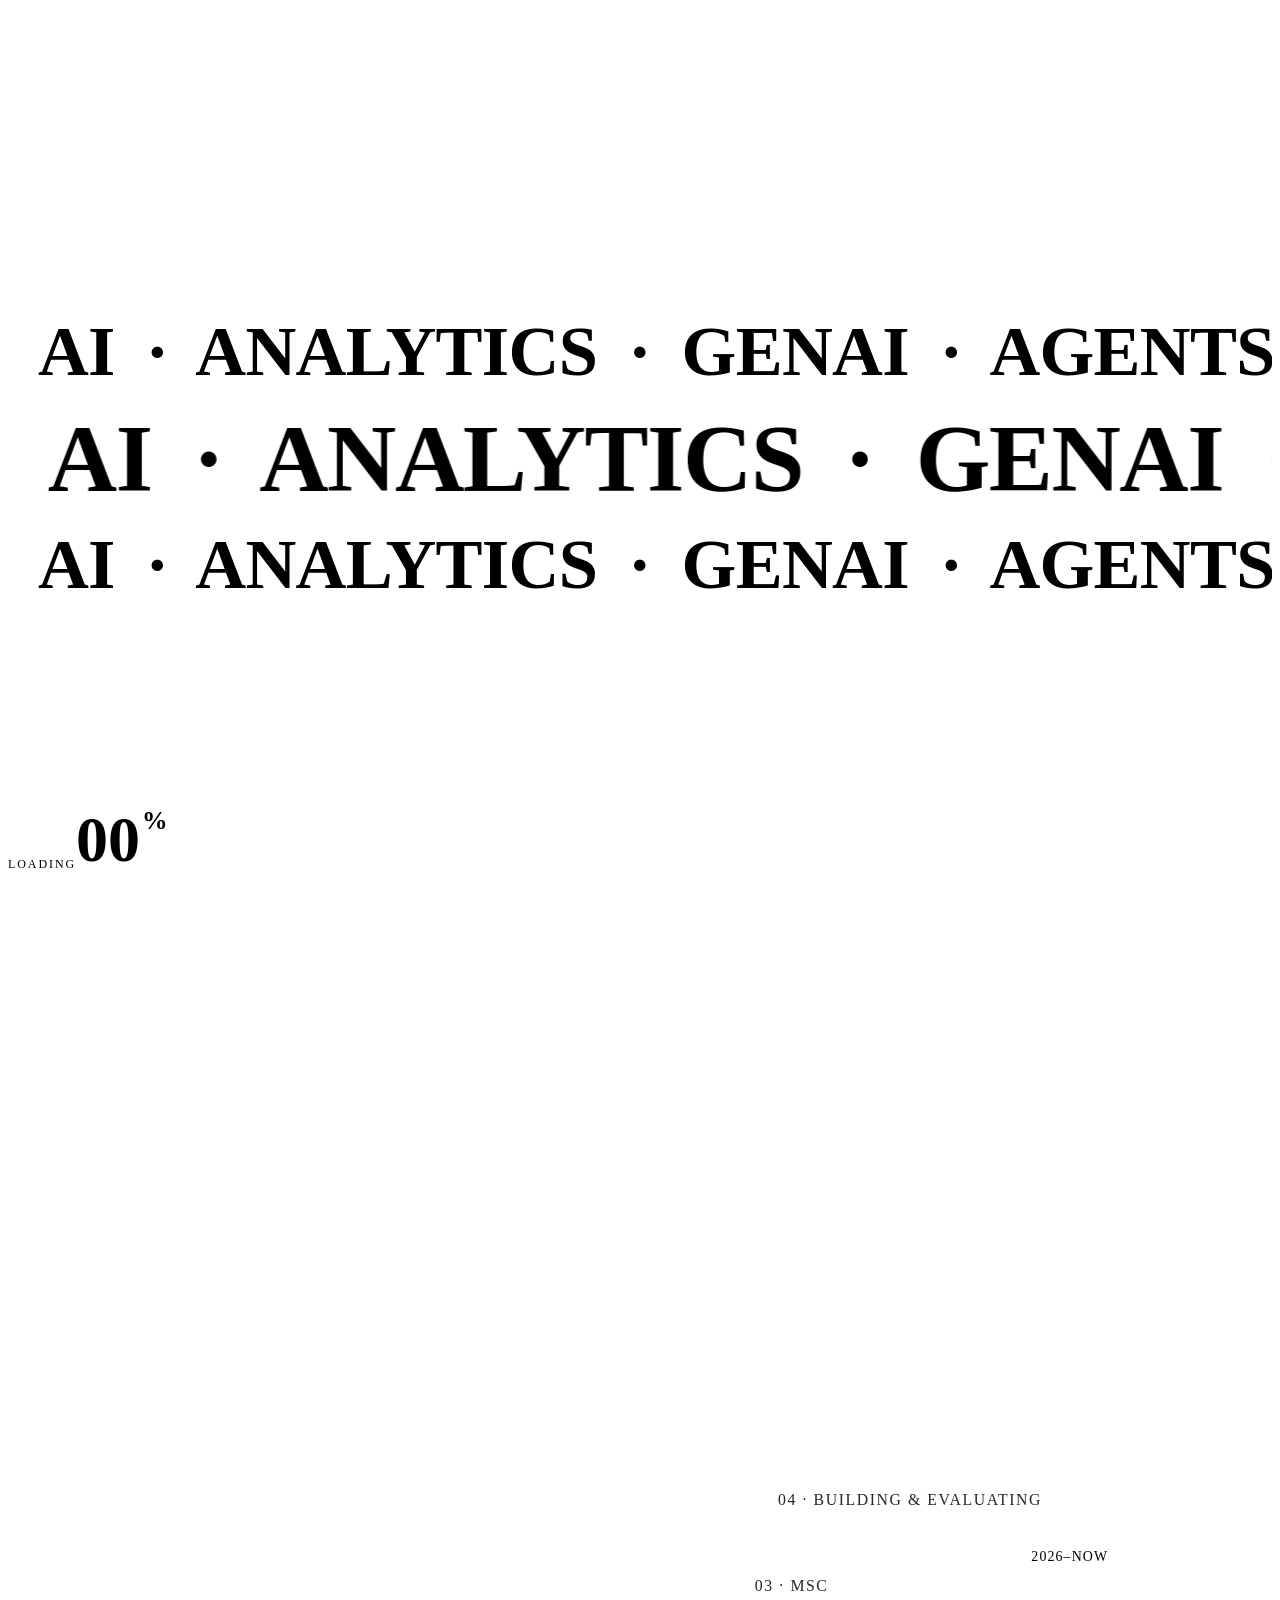
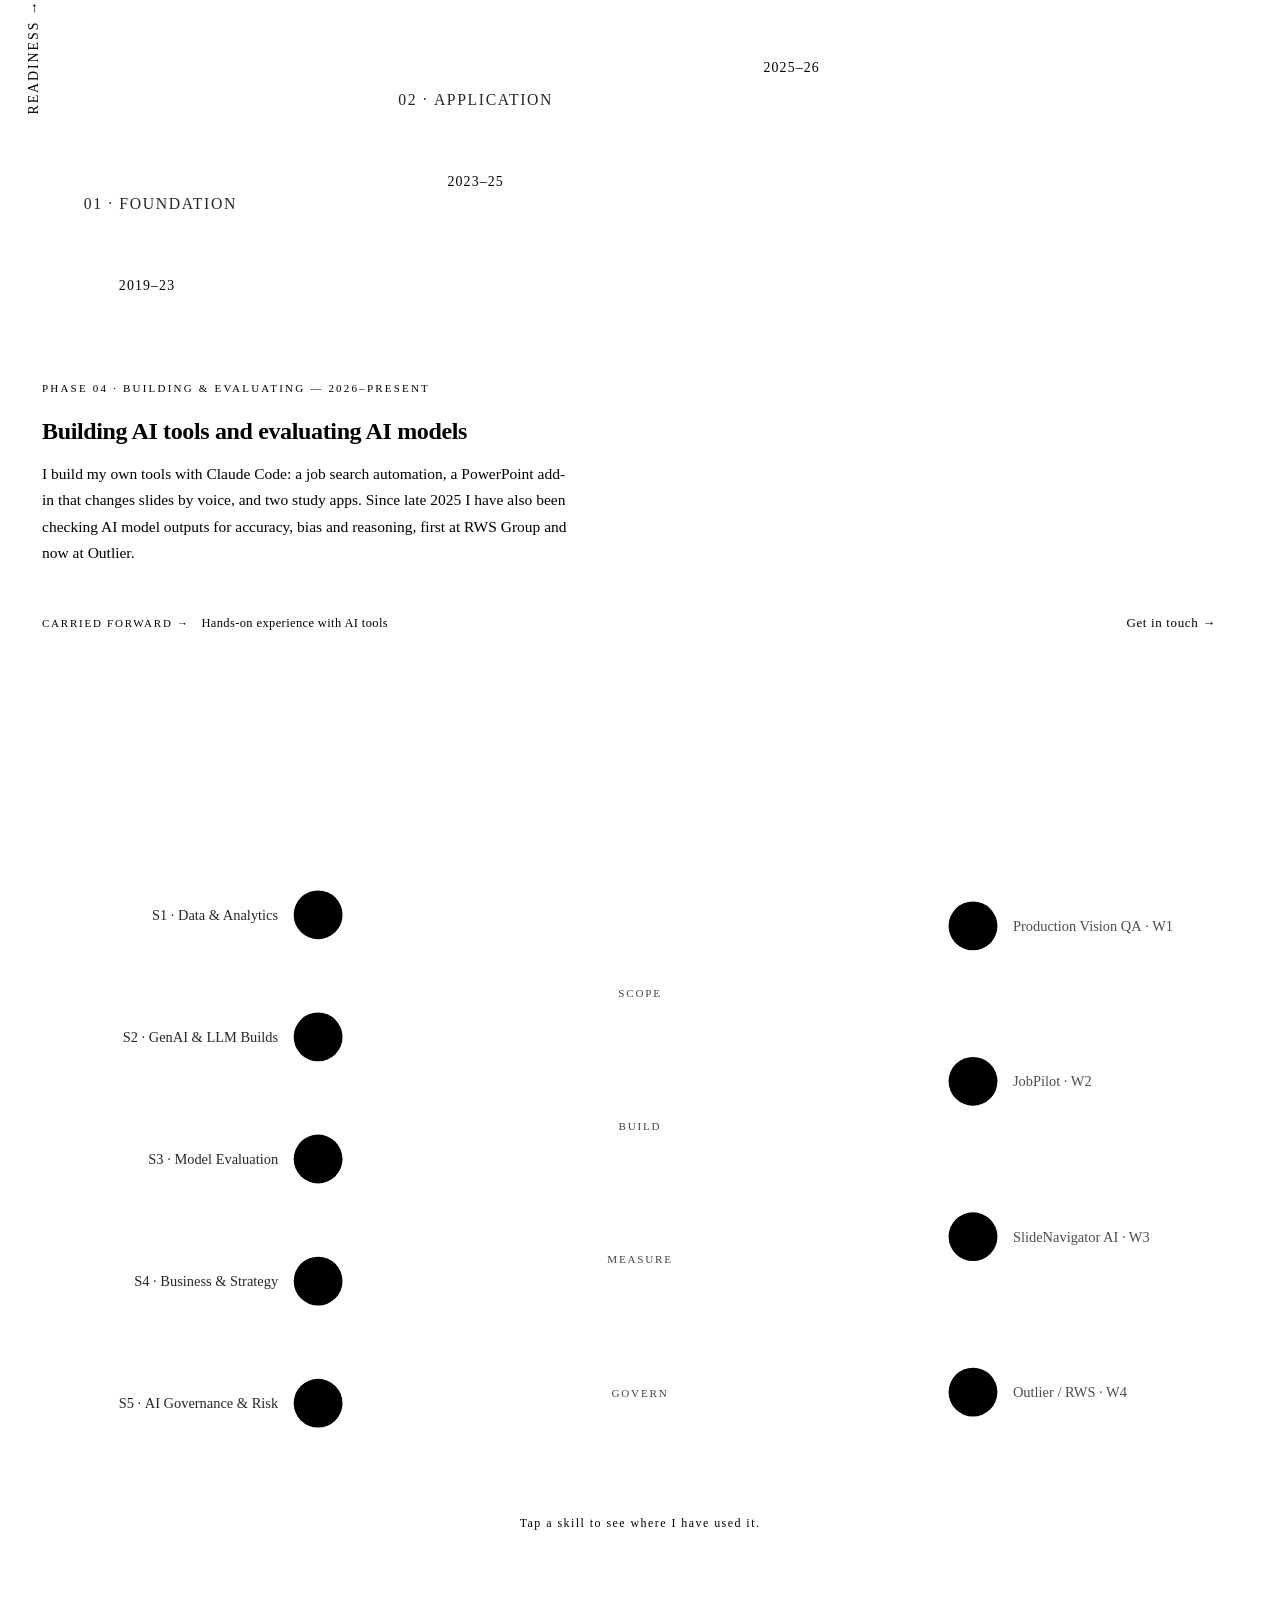
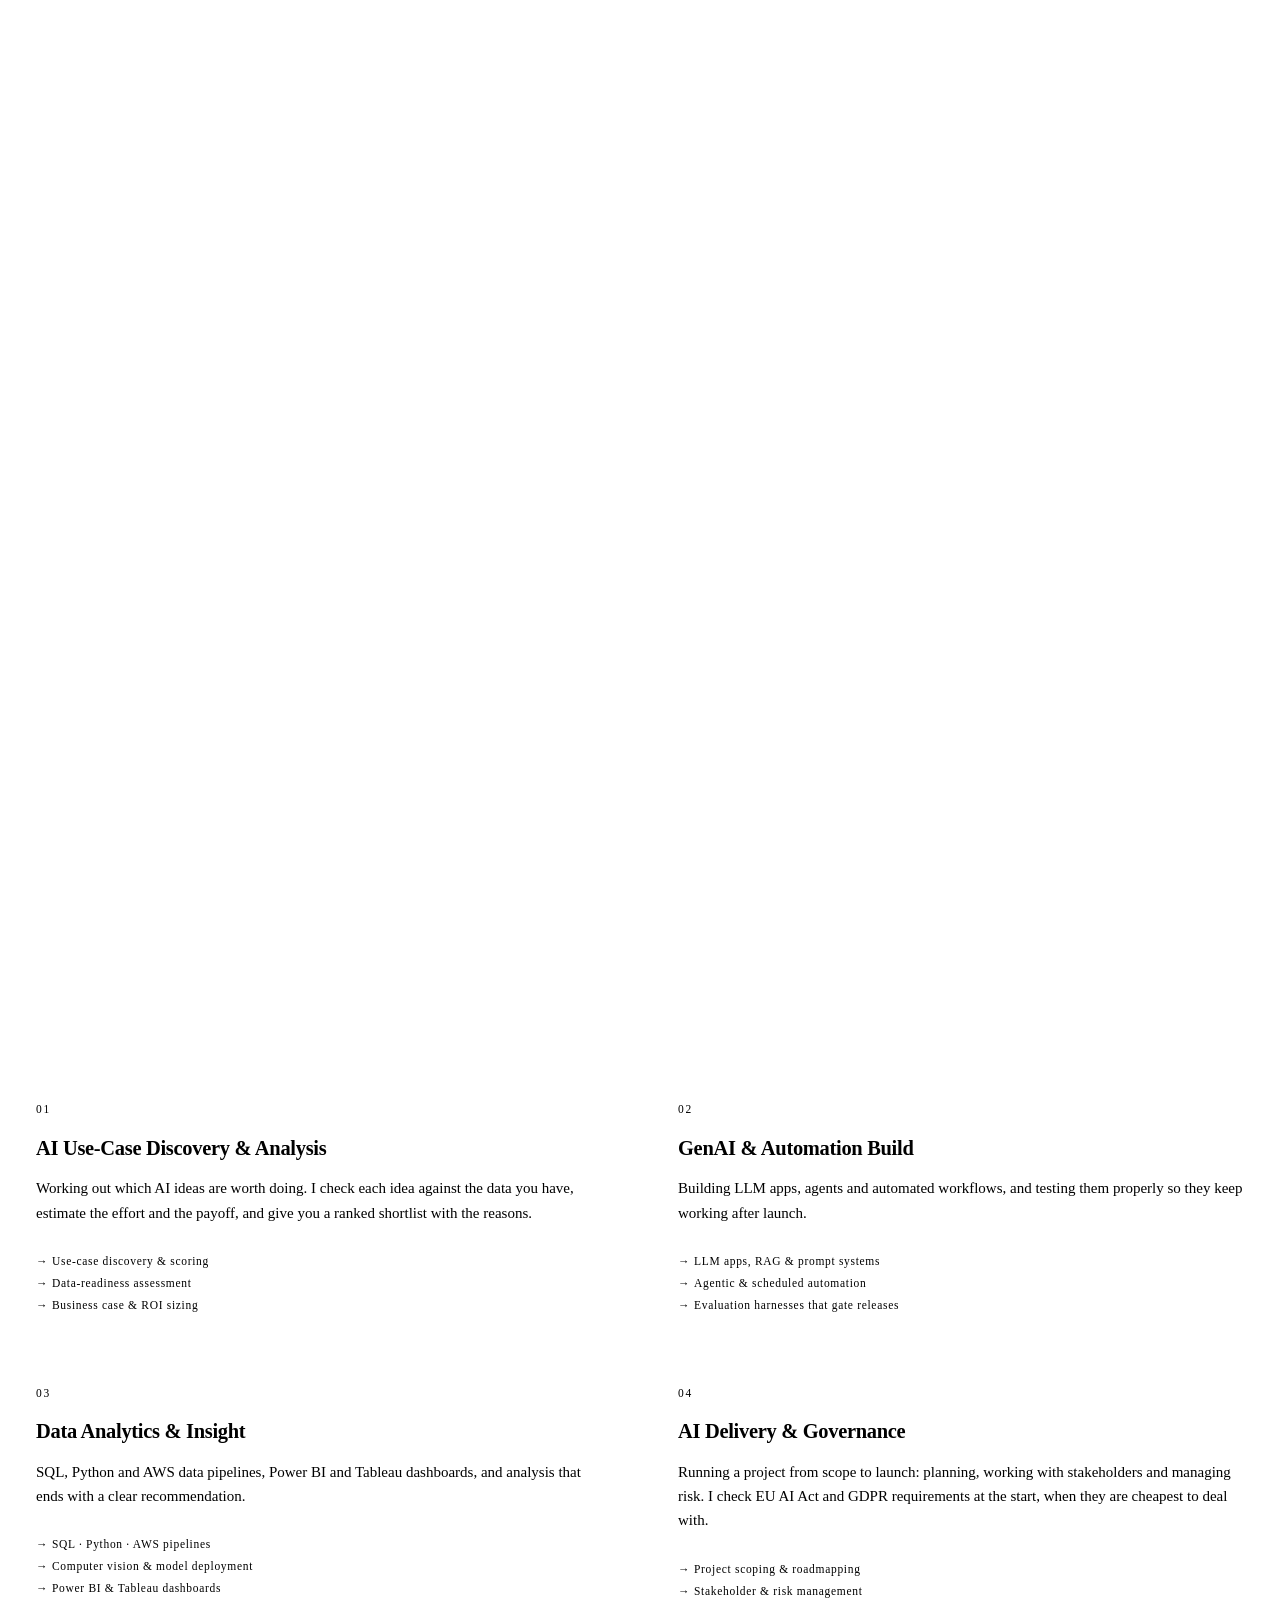
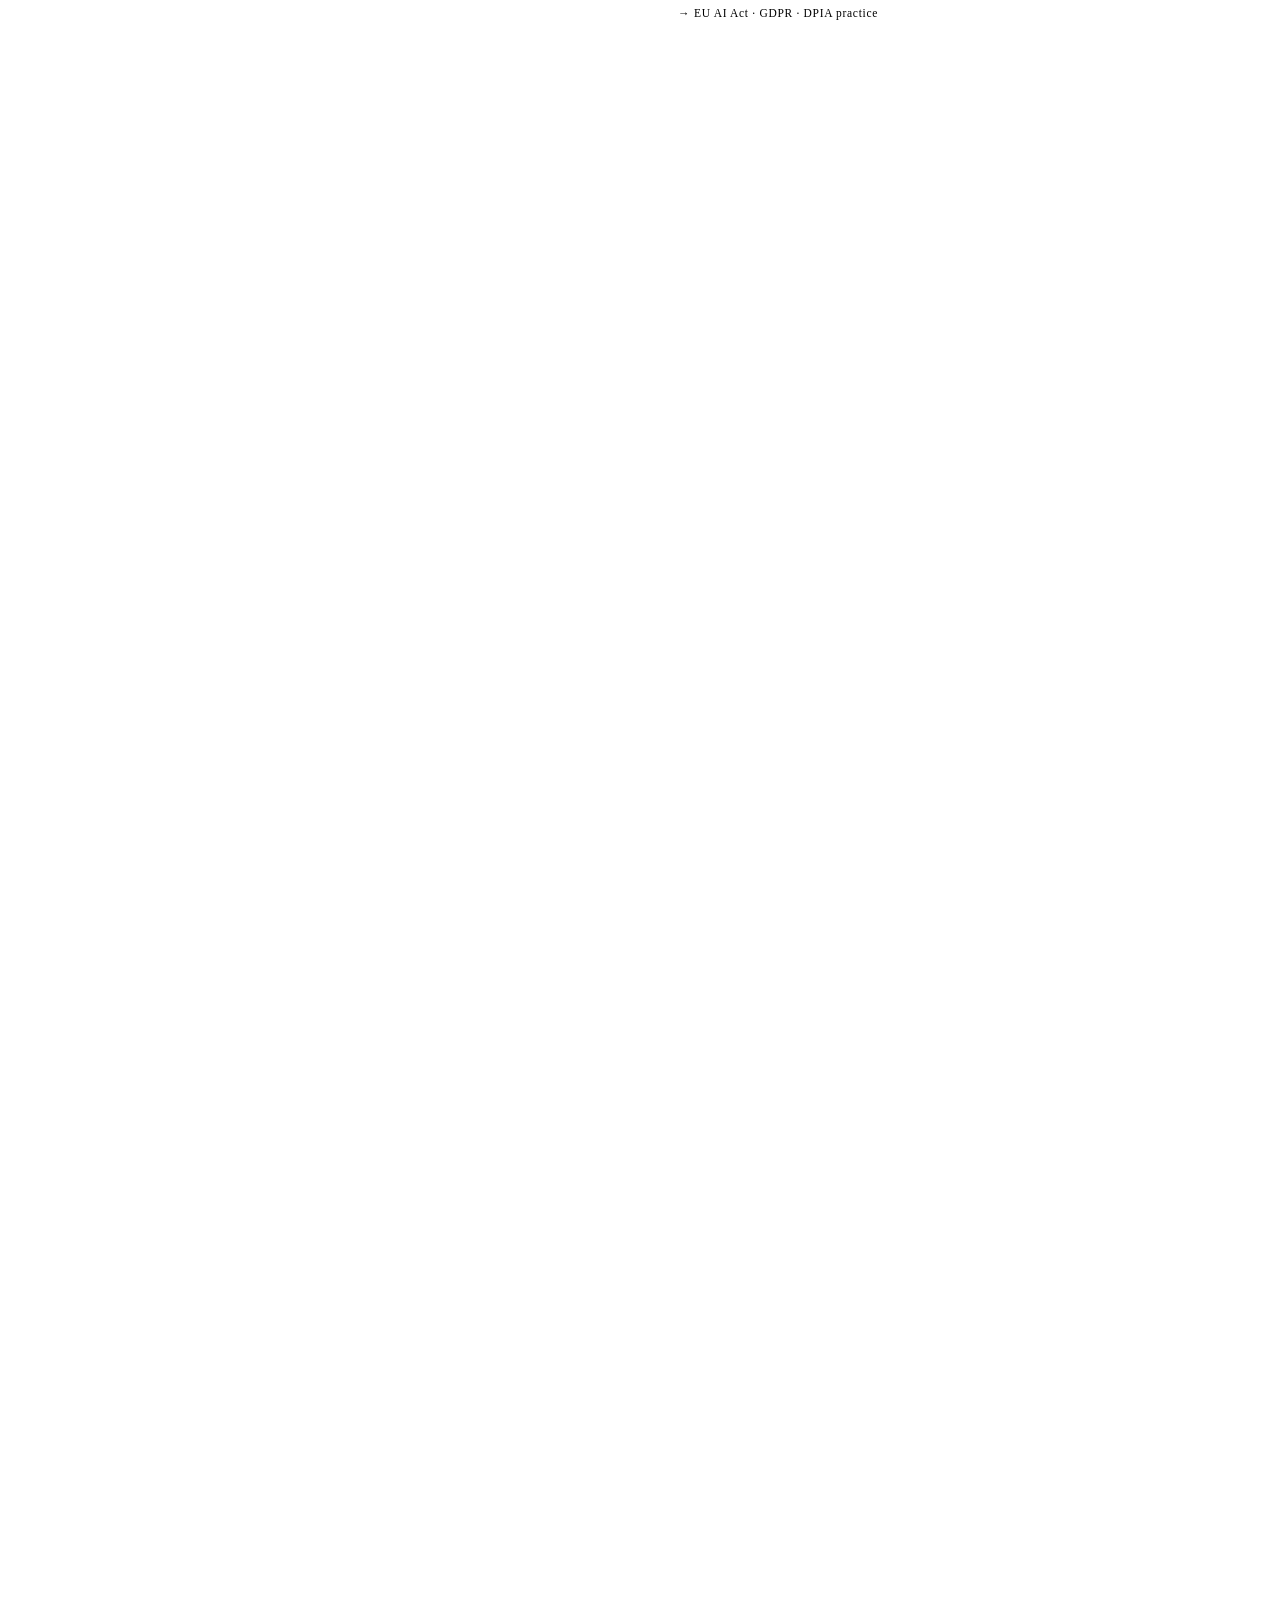
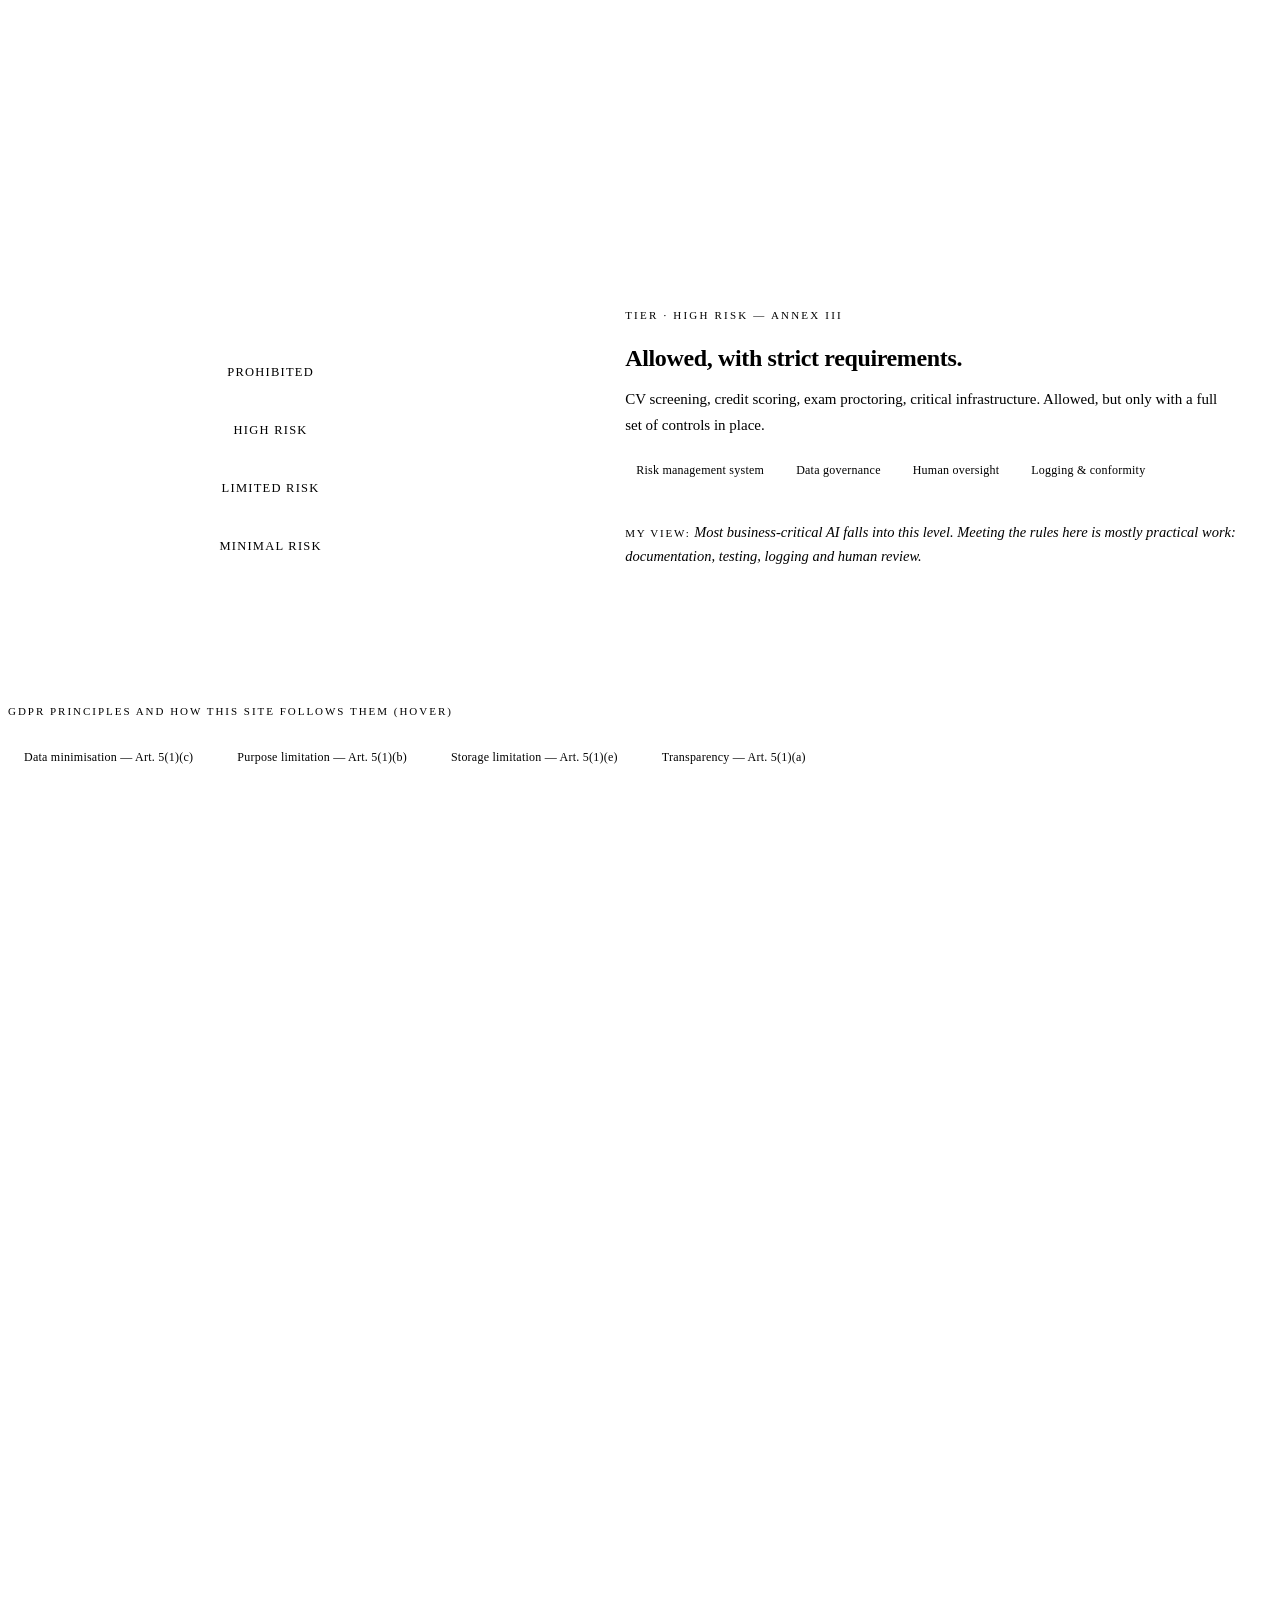
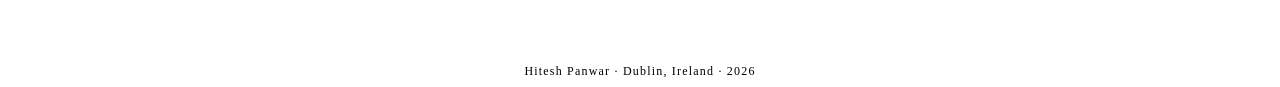
==== commit 48bb9ac6: "Rewrite home page copy in plain language based on CV Replace stylised taglines and punchy fragments " ====
--- a/index.html
+++ b/index.html
@@ -3,8 +3,8 @@
 <head>
   <meta charset="utf-8">
   <meta name="viewport" content="width=device-width, initial-scale=1">
-  <title>Hitesh Panwar — AI &amp; Data · Analyst · Consultant · Builder</title>
-  <meta name="description" content="Hitesh Panwar — AI analyst, consultant and builder in Dublin. Data analytics, GenAI and agentic systems, AI project delivery, and AI governance (EU AI Act, GDPR). Case studies, shipped projects, and contact.">
+  <title>Hitesh Panwar | Analyst, Data and AI | Dublin</title>
+  <meta name="description" content="Hitesh Panwar is an analyst in Dublin with an MSc in Management and a B.Tech in Computer Science. He uses SQL, Python and AI tools to improve operations and automate work.">
   <meta name="keywords" content="AI Analyst, AI Consultant, AI Project Manager, AI Strategist, GenAI Consultant, Data Analytics, AI Governance, EU AI Act, Dublin, Ireland">
   <meta name="author" content="Hitesh Panwar">
   <link rel="canonical" href="https://hiteshpanwar1029.github.io/">
@@ -13,11 +13,11 @@
   <meta property="og:type" content="website">
   <meta property="og:url" content="https://hiteshpanwar1029.github.io/">
   <meta property="og:site_name" content="Hitesh Panwar">
-  <meta property="og:title" content="Hitesh Panwar — AI &amp; Data · Analyst · Consultant · Builder">
-  <meta property="og:description" content="I find the AI work worth doing, build it, and prove it moved a number. Data analytics, GenAI systems, AI delivery — governed properly.">
+  <meta property="og:title" content="Hitesh Panwar | Analyst, Data and AI">
+  <meta property="og:description" content="Analyst with an MSc in Management and a B.Tech in Computer Science. I use SQL, Python and AI tools to solve business problems.">
   <meta name="twitter:card" content="summary_large_image">
-  <meta name="twitter:title" content="Hitesh Panwar — AI &amp; Data · Analyst · Consultant · Builder">
-  <meta name="twitter:description" content="I find the AI work worth doing, build it, and prove it moved a number. Data analytics, GenAI systems, AI delivery — governed properly.">
+  <meta name="twitter:title" content="Hitesh Panwar | Analyst, Data and AI">
+  <meta name="twitter:description" content="Analyst with an MSc in Management and a B.Tech in Computer Science. I use SQL, Python and AI tools to solve business problems.">
 
   <!-- Favicon (placeholder — replace assets/favicon.svg with your own mark) -->
   <link rel="icon" type="image/svg+xml" href="assets/favicon.svg">
@@ -132,7 +132,7 @@
       <div class="hero-inner">
         <div class="hero-eyebrow hero-fade">
           <span class="avail-dot" aria-hidden="true"></span>
-          Available — AI &amp; Data roles · Dublin / EU
+          Open to analyst and AI roles in Dublin and the EU
         </div>
         <h1 class="hero-name">
           <span class="word"><span class="char">H</span><span class="char">i</span><span class="char">t</span><span class="char">e</span><span class="char">s</span><span class="char">h</span></span>
@@ -140,7 +140,7 @@
         </h1>
         <div class="hero-positioning hero-fade">
           <span class="hero-pos-bar" aria-hidden="true"></span>
-          <p class="hero-pos-text">I take AI from question to working system — the analysis that finds what's worth building, the build itself, and the governance that keeps it defensible.</p>
+          <p class="hero-pos-text">Analyst with an MSc in Management and a B.Tech in Computer Science. I use SQL, Python and AI tools to find where a process is losing time or money, and then fix it.</p>
         </div>
         <!-- Role strip: the full set of hats, so a recruiter searching any one
              of these terms lands on a hook. Governance stays — as one
@@ -184,7 +184,7 @@
       </div>
       <div class="loader-status">
         <span class="loader-status-lines">
-          <span class="loader-status-label">Loading — no cookies involved</span>
+          <span class="loader-status-label">Loading</span>
           <!-- Filled in by analytics.js once the count arrives. Stays
                hidden if the request fails, so nothing shifts on the page. -->
           <span class="loader-visits" hidden><span class="loader-visits-num"></span> visits counted so far</span>
@@ -199,10 +199,10 @@
   <section id="about" class="about" data-section data-label="ABOUT">
     <div class="about-grid">
       <div class="reveal-wipe" data-reveal="wipe">
-        <p class="about-quote">I ship the<br><span class="accent-text">AI</span>,<br>not the deck.</p>
+        <p class="about-quote about-quote--plain">I use analytical thinking and technical skills to solve <span class="accent-text">business problems</span> with the latest tools.</p>
       </div>
       <div>
-        <p class="about-bio reveal-up" data-reveal="up" data-delay="180">Computer science degree, then production data science — computer vision on live manufacturing lines, where a wrong model is an invoice, not a research finding. Now an MSc at UCD Smurfit for the business half, and a shelf of AI systems I've built and run myself. I do the whole arc: find the use case worth funding, build the thing, measure what it changed. And because I've spent real time in the rulebook — the EU AI Act, GDPR, DPIA practice — it comes out the far end defensible.</p>
+        <p class="about-bio reveal-up" data-reveal="up" data-delay="180">I studied Computer Science, then spent 1.5 years as a data science analyst at Dysmech in India, working with manufacturing and operations teams. I built data pipelines and dashboards, and led a computer vision project that cut the defect escape rate by 60%. After that I did an MSc in Management at UCD Smurfit to learn the business side. Now I build my own AI tools, evaluate AI model outputs at Outlier, and keep up with the EU AI Act and GDPR.</p>
         <div class="about-chips reveal-up" data-reveal="up" data-delay="320">
           <span class="chip">Python &amp; Analytics</span>
           <span class="chip">GenAI / LLM Apps</span>
@@ -221,8 +221,8 @@
     <div class="wrap">
       <div class="reveal-up" data-reveal="up">
         <div class="eyebrow">Career</div>
-        <h2 class="section-heading">Career, plotted.</h2>
-        <p class="journey-lede">Four points from a CS degree to shipping AI systems — and the line hasn't stopped. Click any of them for the detail.</p>
+        <h2 class="section-heading">My career so far</h2>
+        <p class="journey-lede">From a computer science degree to what I do now. Click a point to read more.</p>
       </div>
 
       <div class="jchart-wrap">
@@ -245,19 +245,19 @@
           <polyline class="jc-line" points="110,400 370,318 620,228 840,140" aria-hidden="true"></polyline>
           <!-- open-ended continuation: no endpoint, no card, still climbing -->
           <line class="jc-open" x1="840" y1="140" x2="950" y2="98" aria-hidden="true"></line>
-          <text class="jc-open-lbl" x="958" y="78" text-anchor="end" aria-hidden="true">STILL CLIMBING →</text>
+          <text class="jc-open-lbl" x="958" y="78" text-anchor="end" aria-hidden="true">WHAT'S NEXT →</text>
           <!-- current-position halo -->
           <circle class="jc-halo" cx="840" cy="140" r="15" aria-hidden="true"></circle>
           <!-- milestone points (interactive) -->
           <circle class="jc-pt" data-jpt="0" cx="110" cy="400" r="11" tabindex="0" role="button" aria-label="Phase 1, Foundation: B.Tech Computer Science, 2019 to 2023. Activate for details."></circle>
-          <circle class="jc-pt" data-jpt="1" cx="370" cy="318" r="11" tabindex="0" role="button" aria-label="Phase 2, Application: production data science at Dysmech, 2023 to 2025. Defect escapes down 70 percent. Activate for details."></circle>
-          <circle class="jc-pt" data-jpt="2" cx="620" cy="228" r="11" tabindex="0" role="button" aria-label="Phase 3, Expanding the knowledge base: MSc Management at UCD Smurfit and AI regulation study, 2025 to 2026. Activate for details."></circle>
-          <circle class="jc-pt jc-pt--target" data-jpt="3" cx="840" cy="140" r="14" tabindex="0" role="button" aria-label="Phase 4, Building and practice: shipping AI systems and evaluating models, 2026 to present. Activate for details."></circle>
+          <circle class="jc-pt" data-jpt="1" cx="370" cy="318" r="11" tabindex="0" role="button" aria-label="Phase 2, Application: analyst, data science at Dysmech, 2023 to 2025. Defect escape rate down 60 percent. Activate for details."></circle>
+          <circle class="jc-pt" data-jpt="2" cx="620" cy="228" r="11" tabindex="0" role="button" aria-label="Phase 3, MSc Management at UCD Smurfit, 2025 to 2026. Activate for details."></circle>
+          <circle class="jc-pt jc-pt--target" data-jpt="3" cx="840" cy="140" r="14" tabindex="0" role="button" aria-label="Phase 4, Building AI tools and evaluating AI models, 2026 to present. Activate for details."></circle>
           <!-- phase labels -->
           <text class="jc-lbl" x="60"  y="370" text-anchor="start"  aria-hidden="true"><tspan class="jc-lbl-num">01 · </tspan>FOUNDATION</text>
           <text class="jc-lbl" x="370" y="288" text-anchor="middle" aria-hidden="true"><tspan class="jc-lbl-num">02 · </tspan>APPLICATION</text>
-          <text class="jc-lbl" x="620" y="198" text-anchor="middle" aria-hidden="true"><tspan class="jc-lbl-num">03 · </tspan>KNOWLEDGE BASE</text>
-          <text class="jc-lbl" x="818" y="130" text-anchor="end" aria-hidden="true"><tspan class="jc-lbl-num">04 · </tspan>BUILDING &amp; PRACTICE</text>
+          <text class="jc-lbl" x="620" y="198" text-anchor="middle" aria-hidden="true"><tspan class="jc-lbl-num">03 · </tspan>MSC</text>
+          <text class="jc-lbl" x="818" y="130" text-anchor="end" aria-hidden="true"><tspan class="jc-lbl-num">04 · </tspan>BUILDING &amp; EVALUATING</text>
           <!-- year labels -->
           <text class="jc-year" x="110" y="434" text-anchor="middle" aria-hidden="true">2019–23</text>
           <text class="jc-year" x="370" y="352" text-anchor="middle" aria-hidden="true">2023–25</text>
@@ -268,20 +268,20 @@
         <!-- MOBILE: compact ascent list -->
         <ol class="jsteps">
           <li><button class="jstep" type="button" data-jpt="0"><span class="jstep-num">01</span><span class="jstep-t">B.Tech Computer Science</span><span class="jstep-y">2019–23</span></button></li>
-          <li><button class="jstep" type="button" data-jpt="1"><span class="jstep-num">02</span><span class="jstep-t">Production Data Science</span><span class="jstep-y">2023–25</span></button></li>
-          <li><button class="jstep" type="button" data-jpt="2"><span class="jstep-num">03</span><span class="jstep-t">MSc Smurfit &amp; AI Regulation</span><span class="jstep-y">2025–26</span></button></li>
-          <li><button class="jstep is-active" type="button" data-jpt="3"><span class="jstep-num">04</span><span class="jstep-t">Building &amp; Practice</span><span class="jstep-y">2026–NOW</span></button></li>
+          <li><button class="jstep" type="button" data-jpt="1"><span class="jstep-num">02</span><span class="jstep-t">Analyst, Dysmech</span><span class="jstep-y">2023–25</span></button></li>
+          <li><button class="jstep" type="button" data-jpt="2"><span class="jstep-num">03</span><span class="jstep-t">MSc Management, UCD</span><span class="jstep-y">2025–26</span></button></li>
+          <li><button class="jstep is-active" type="button" data-jpt="3"><span class="jstep-num">04</span><span class="jstep-t">Building &amp; Evaluating</span><span class="jstep-y">2026–NOW</span></button></li>
         </ol>
-        <div class="jsteps-open" aria-hidden="true">↑ still climbing</div>
+        <div class="jsteps-open" aria-hidden="true">↑ what's next</div>
       </div>
 
       <!-- Detail panel (driven by js/journey.js; defaults to the last phase) -->
       <div class="jdetail" aria-live="polite">
-        <div class="jdetail-kicker" data-j="kicker">PHASE 04 · BUILDING &amp; PRACTICE — 2026–PRESENT</div>
-        <h3 class="jdetail-title" data-j="title">Shipping systems, and evaluating them daily</h3>
-        <p class="jdetail-desc" data-j="desc">Everything in Projects: an agentic job-search platform with a scheduled pipeline behind it, a voice-driven presentation navigator, two offline-first learning apps. Built and run by me, not prototyped and abandoned. Running in parallel since late 2025: reviewing frontier model outputs for accuracy, bias and reasoning quality — which is how I know where LLMs actually break.</p>
+        <div class="jdetail-kicker" data-j="kicker">PHASE 04 · BUILDING &amp; EVALUATING — 2026–PRESENT</div>
+        <h3 class="jdetail-title" data-j="title">Building AI tools and evaluating AI models</h3>
+        <p class="jdetail-desc" data-j="desc">I build my own tools with Claude Code: a job search automation, a PowerPoint add-in that changes slides by voice, and two study apps. Since late 2025 I have also been checking AI model outputs for accuracy, bias and reasoning, first at RWS Group and now at Outlier.</p>
         <div class="jdetail-foot">
-          <div class="jdetail-carry"><span class="jdetail-carry-label">Carried forward →</span> <span data-j="carry">Delivery, and judgement about what to trust</span></div>
+          <div class="jdetail-carry"><span class="jdetail-carry-label">Carried forward →</span> <span data-j="carry">Hands-on experience with AI tools</span></div>
           <a href="#contact" class="journey-cta" data-j="cta">Get in touch →</a>
         </div>
       </div>
@@ -292,7 +292,7 @@
   <section id="network" class="network" data-section data-label="HOW I THINK">
     <div class="nn-header reveal-up" data-reveal="up">
       <div class="eyebrow">How I Think</div>
-      <h2 class="nn-heading" id="nn-heading">Five skills, one process, four things I built. Hover a skill to trace it.</h2>
+      <h2 class="nn-heading" id="nn-heading">My skills and where I have used them. Hover over a skill to see the links.</h2>
     </div>
 
     <div class="nn-body">
@@ -384,7 +384,7 @@
           <button class="nn-mskill" type="button" data-mskill data-i="3">Business &amp; Strategy</button>
           <button class="nn-mskill" type="button" data-mskill data-i="4">AI Governance &amp; Risk</button>
         </div>
-        <div class="nn-mobile-label-row">EVERY SKILL RUNS THIS PROCESS<span class="nn-mobile-rule" aria-hidden="true"></span></div>
+        <div class="nn-mobile-label-row">HOW I WORK<span class="nn-mobile-rule" aria-hidden="true"></span></div>
         <ol class="nn-mprocess">
           <li class="nn-mstep">Scope</li>
           <li class="nn-mstep">Build</li>
@@ -401,7 +401,7 @@
       </div>
     </div>
 
-    <div class="nn-foot">Tap a skill to trace it through to what it built.</div>
+    <div class="nn-foot">Tap a skill to see where I have used it.</div>
   </section>
 
   <!-- ============ SECTION 4 — WORK / CASE STUDIES ============ -->
@@ -409,8 +409,8 @@
     <div class="wrap">
       <div class="reveal-up" data-reveal="up">
         <div class="eyebrow">Selected Work</div>
-        <h2 class="section-heading">Four problems I've worked through.</h2>
-        <p class="proj-lede">Production AI, model quality, delivery, and the ethics of shipping it. Roughly in the order a real project meets them.</p>
+        <h2 class="section-heading">Case studies</h2>
+        <p class="proj-lede">Four pieces of work I can talk about in detail: a project from my job at Dysmech, my AI evaluation work, an app I built, and an ethics analysis from my MSc.</p>
       </div>
       <div class="proj-grid">
         <article class="proj-card" data-reveal="up" data-delay="0">
@@ -421,8 +421,8 @@
             <span class="proj-tag">Manufacturing</span>
           </div>
           <h3 class="proj-title">Vision QA on a Live Production Line</h3>
-          <p class="proj-desc">Computer vision quality control deployed on running manufacturing lines at Dysmech — defect escapes down 70%, cold-chain spoilage down 80%. AI measured against a P&amp;L, not a validation set.</p>
-          <div class="proj-metric">70% fewer defect escapes · 80% less spoilage</div>
+          <p class="proj-desc">At Dysmech I led a computer vision project from gathering requirements to running it in a live QA pipeline. QA staff got real-time flags on likely defects, and the defect escape rate fell by 60%.</p>
+          <div class="proj-metric">60% lower defect escape rate</div>
           <a href="case-studies/vision-qa.html" class="proj-link">Read the Case Study →</a>
         </article>
         <article class="proj-card" data-reveal="up" data-delay="120">
@@ -432,8 +432,8 @@
             <span class="proj-tag">Model QA</span>
             <span class="proj-tag">Outlier / RWS</span>
           </div>
-          <h3 class="proj-title">Evaluating What Models Don't Say</h3>
-          <p class="proj-desc">Nine months scoring frontier model outputs for accuracy, bias and reasoning quality — a working taxonomy of how LLMs fail, and why the dangerous failures are the ones no rubric is pointed at.</p>
+          <h3 class="proj-title">Evaluating AI Model Outputs</h3>
+          <p class="proj-desc">Nine months of scoring AI model answers for accuracy, bias and reasoning at Outlier and RWS. What I learned about the ways these models get things wrong, and which mistakes are easy to miss.</p>
           <div class="proj-metric">9 months at Outlier &amp; RWS · five failure modes named</div>
           <a href="case-studies/evaluating-models.html" class="proj-link">Read More →</a>
         </article>
@@ -445,8 +445,8 @@
             <span class="proj-tag">Zero Backend</span>
           </div>
           <h3 class="proj-title">Building the Compliance Layer</h3>
-          <p class="proj-desc">Scoping, designing and shipping a full interactive training app solo — three deliberate constraints, no build tools, no backend, no running cost. How I get from problem statement to working product.</p>
-          <div class="proj-metric">Concept to shipped app · €0 to run</div>
+          <p class="proj-desc">How I planned and built an interactive training app on my own, with no build tools, no backend and no running costs.</p>
+          <div class="proj-metric">Built solo · €0 to run</div>
           <a href="case-studies/compliance-layer.html" class="proj-link">Read the Case Study →</a>
         </article>
         <article class="proj-card" data-reveal="up" data-delay="360">
@@ -457,8 +457,8 @@
             <span class="proj-tag">Governance</span>
           </div>
           <h3 class="proj-title">The MechaHitler Problem</h3>
-          <p class="proj-desc">When Grok published neo-Nazi content and xAI said nothing — a virtue ethics analysis of the Chun (2017) framework applied to frontier AI. The argument for why shipped AI needs an owner.</p>
-          <div class="proj-metric">A virtue-ethics framework, applied to a real incident</div>
+          <p class="proj-desc">In 2025 Grok posted neo-Nazi content and xAI said very little. I used Chun's (2017) virtue ethics framework to look at how the company handled it, and why every AI product needs someone accountable for it.</p>
+          <div class="proj-metric">MSc coursework · virtue ethics analysis</div>
           <a href="case-studies/mechahitler.html" class="proj-link">Read Analysis →</a>
         </article>
       </div>
@@ -469,15 +469,15 @@
   <section id="services" class="services" data-section data-label="SERVICES">
     <div class="wrap">
       <div class="reveal-up" data-reveal="up">
-        <div class="eyebrow">How I Can Help</div>
-        <h2 class="section-heading">Four ways I'm useful.</h2>
-        <p class="proj-lede">Most AI projects don't fail on the model. They fail on picking the wrong problem, or on nobody owning the thing after the demo. These are the four places I've been useful.</p>
+        <div class="eyebrow">Services</div>
+        <h2 class="section-heading">How I can help</h2>
+        <p class="proj-lede">Four areas where I can help a team, based on work I have already done.</p>
       </div>
       <div class="svc-grid">
         <article class="svc-card" data-reveal="up" data-delay="0">
           <div class="svc-num">01</div>
           <h3 class="svc-title">AI Use-Case Discovery &amp; Analysis</h3>
-          <p class="svc-desc">Work out which AI ideas are worth funding and which are demos in disguise. Feasibility against your actual data, effort versus payoff, and a ranked shortlist you can defend to a finance director.</p>
+          <p class="svc-desc">Working out which AI ideas are worth doing. I check each idea against the data you have, estimate the effort and the payoff, and give you a ranked shortlist with the reasons.</p>
           <ul class="svc-list">
             <li>Use-case discovery &amp; scoring</li>
             <li>Data-readiness assessment</li>
@@ -487,7 +487,7 @@
         <article class="svc-card" data-reveal="up" data-delay="120">
           <div class="svc-num">02</div>
           <h3 class="svc-title">GenAI &amp; Automation Build</h3>
-          <p class="svc-desc">The build itself. LLM applications, retrieval, agents and scheduled pipelines that run unattended — taken from prototype to something that keeps working on a Tuesday when nobody is watching it.</p>
+          <p class="svc-desc">Building LLM apps, agents and automated workflows, and testing them properly so they keep working after launch.</p>
           <ul class="svc-list">
             <li>LLM apps, RAG &amp; prompt systems</li>
             <li>Agentic &amp; scheduled automation</li>
@@ -497,17 +497,17 @@
         <article class="svc-card" data-reveal="up" data-delay="240">
           <div class="svc-num">03</div>
           <h3 class="svc-title">Data Analytics &amp; Insight</h3>
-          <p class="svc-desc">The unglamorous half that decides whether any of the above works. Pipelines, analysis, computer vision, and reporting that ends in a decision rather than a dashboard nobody opens.</p>
+          <p class="svc-desc">SQL, Python and AWS data pipelines, Power BI and Tableau dashboards, and analysis that ends with a clear recommendation.</p>
           <ul class="svc-list">
-            <li>Python · pandas · SQL pipelines</li>
+            <li>SQL · Python · AWS pipelines</li>
             <li>Computer vision &amp; model deployment</li>
-            <li>Dashboards, reporting &amp; analysis</li>
+            <li>Power BI &amp; Tableau dashboards</li>
           </ul>
         </article>
         <article class="svc-card" data-reveal="up" data-delay="360">
           <div class="svc-num">04</div>
           <h3 class="svc-title">AI Delivery &amp; Governance</h3>
-          <p class="svc-desc">Owning the project, not just the notebook. Scoping, roadmap, stakeholders and shipping — with EU AI Act classification and DPIA thinking built in from the start rather than retrofitted by a panicked legal team.</p>
+          <p class="svc-desc">Running a project from scope to launch: planning, working with stakeholders and managing risk. I check EU AI Act and GDPR requirements at the start, when they are cheapest to deal with.</p>
           <ul class="svc-list">
             <li>Project scoping &amp; roadmapping</li>
             <li>Stakeholder &amp; risk management</li>
@@ -522,40 +522,40 @@
   <section id="skills" class="skills" data-section data-label="SKILLS">
     <div class="wrap">
       <div class="reveal-up" data-reveal="up">
-        <div class="eyebrow">Capabilities</div>
-        <h2 class="section-heading">What I work with.</h2>
+        <div class="eyebrow">Skills</div>
+        <h2 class="section-heading">Tools and skills I use</h2>
       </div>
       <div class="skills-grid">
         <div class="reveal-up reveal-far" data-reveal="up" data-delay="0">
           <div class="skill-col-label">AI &amp; GenAI</div>
-          <div class="skill-item">LLM Application Design</div>
-          <div class="skill-item">Agentic &amp; Scheduled Automation</div>
-          <div class="skill-item">Prompt Engineering &amp; RAG</div>
-          <div class="skill-item">Claude API / Claude Code</div>
+          <div class="skill-item">LLM Workflow Automation</div>
+          <div class="skill-item">LLM Agents (Claude)</div>
+          <div class="skill-item">Claude Code · OpenAI Codex</div>
+          <div class="skill-item">Machine Learning &amp; Predictive Analytics</div>
           <div class="skill-item">Model Evaluation &amp; Output QA</div>
         </div>
         <div class="reveal-up reveal-far" data-reveal="up" data-delay="120">
           <div class="skill-col-label">Data &amp; Analytics</div>
-          <div class="skill-item">Python · pandas · NumPy</div>
-          <div class="skill-item">SQL &amp; Data Pipelines</div>
-          <div class="skill-item">Computer Vision (OpenCV)</div>
-          <div class="skill-item">NLP &amp; Text Analytics</div>
-          <div class="skill-item">Dashboards &amp; Business Analytics</div>
+          <div class="skill-item">Advanced SQL (Window Functions, CTEs)</div>
+          <div class="skill-item">Python · pandas · NumPy · scikit-learn</div>
+          <div class="skill-item">AWS (Redshift, Athena, S3) &amp; ETL</div>
+          <div class="skill-item">Power BI · Tableau · Excel</div>
+          <div class="skill-item">Computer Vision (TensorFlow, OpenCV)</div>
         </div>
         <div class="reveal-up reveal-far" data-reveal="up" data-delay="240">
-          <div class="skill-col-label">Consulting &amp; Delivery</div>
-          <div class="skill-item">Use-Case Scoping &amp; Prioritisation</div>
-          <div class="skill-item">McKinsey SCR / Pyramid Principle</div>
-          <div class="skill-item">Stakeholder Analysis</div>
-          <div class="skill-item">Roadmapping &amp; Project Delivery</div>
-          <div class="skill-item">Business Case &amp; ROI Modelling</div>
+          <div class="skill-col-label">Operations &amp; Delivery</div>
+          <div class="skill-item">Capacity Planning &amp; Demand Forecasting</div>
+          <div class="skill-item">Process Mapping (VSM) &amp; Bottlenecks</div>
+          <div class="skill-item">Operational SLA Optimisation</div>
+          <div class="skill-item">Stakeholder &amp; Project Management</div>
+          <div class="skill-item">AI Use-Case Scoping</div>
         </div>
       </div>
 
       <!-- Governance stays: a differentiator that makes the builds defensible,
            deliberately sized as one capability rather than the headline. -->
       <div class="skills-aside reveal-up" data-reveal="up" data-delay="80">
-        <div class="skills-aside-label">Also — the governance layer</div>
+        <div class="skills-aside-label">Also: AI governance</div>
         <div class="skills-aside-chips">
           <span class="chip">EU AI Act (Risk Classification)</span>
           <span class="chip">GDPR &amp; Data Protection</span>
@@ -567,12 +567,12 @@
 
       <div class="skills-stats reveal-up" data-reveal="up" data-delay="80">
         <div class="sk-stat">
-          <span class="sk-stat-num"><span data-count="70">70</span><span class="accent-text">%</span></span>
-          <span class="sk-stat-label">Fewer Defect Escapes — Production CV</span>
+          <span class="sk-stat-num"><span data-count="60">60</span><span class="accent-text">%</span></span>
+          <span class="sk-stat-label">Lower Defect Escape Rate</span>
         </div>
         <div class="sk-stat">
-          <span class="sk-stat-num"><span data-count="80">80</span><span class="accent-text">%</span></span>
-          <span class="sk-stat-label">Less Cold-Chain Spoilage</span>
+          <span class="sk-stat-num"><span data-count="15">15</span><span class="accent-text">%</span></span>
+          <span class="sk-stat-label">Lower Client Running Costs</span>
         </div>
         <div class="sk-stat">
           <span class="sk-stat-num"><span data-count="9">9</span></span>
@@ -580,7 +580,7 @@
         </div>
         <div class="sk-stat">
           <span class="sk-stat-num"><span data-count="4">4</span></span>
-          <span class="sk-stat-label">AI Systems Built &amp; Running</span>
+          <span class="sk-stat-label">AI Tools I Have Built</span>
         </div>
       </div>
     </div>
@@ -590,9 +590,9 @@
   <section id="projects" class="projects" data-section data-label="PROJECTS">
     <div class="wrap">
       <div class="reveal-up" data-reveal="up">
-        <div class="eyebrow">Built &amp; Running</div>
-        <h2 class="section-heading">Four systems I built and still run.</h2>
-        <p class="proj-lede">Not prototypes. Each one solves a real problem of mine, has survived contact with daily use, and taught me something about shipping AI that no course did.</p>
+        <div class="eyebrow">Personal Projects</div>
+        <h2 class="section-heading">Things I have built</h2>
+        <p class="proj-lede">Tools I built for my own use, mostly with Claude Code. Each one solves a problem I actually had.</p>
       </div>
       <div class="proj-grid">
         <article class="proj-card" data-reveal="up" data-delay="0">
@@ -603,8 +603,8 @@
             <span class="proj-tag">Data Pipeline</span>
           </div>
           <h3 class="proj-title">JobPilot — AI Job-Search Platform</h3>
-          <p class="proj-desc">A full local application, not a script: connectors that ingest the Irish market daily, a scoring engine that ranks every role against a structured CV, an ATS-aware tailoring engine that exports a finished DOCX, and an analytics layer tracking the funnel end to end. Scheduled Claude agents run the whole thing unattended.</p>
-          <div class="proj-metric">Flask · SQLite · scheduled agents · runs daily, unattended</div>
+          <p class="proj-desc">An app that collects job postings in Ireland, checks each one against 28 requirements and 6 deal-breakers, sorts them, and drafts a tailored CV for the good matches. I review and approve every CV before I use it.</p>
+          <div class="proj-metric">Flask · SQLite · Claude agents · 28 checks per job</div>
           <a href="projects/jobpilot.html" class="proj-link">Explore JobPilot →</a>
         </article>
         <article class="proj-card" data-reveal="up" data-delay="120">
@@ -615,8 +615,8 @@
             <span class="proj-tag">Real-Time</span>
           </div>
           <h3 class="proj-title">SlideNavigator AI — Voice-Driven Slides</h3>
-          <p class="proj-desc">A PowerPoint add-in that advances your slides from what you're saying. Live speech recognition feeds a TF-IDF relevance matcher over slide content, guarded against false positives, driving a two-runtime architecture — an Office.js add-in plus a C# COM bridge — because Microsoft's platform makes the obvious approach impossible.</p>
-          <div class="proj-metric">&lt;10ms matching · v2 adds semantic retrieval</div>
+          <p class="proj-desc">A PowerPoint add-in that moves to the right slide based on what you are saying. It compares your speech with the text on each slide and switches when there is a clear match. It needed a small C# helper as well, because PowerPoint does not let an add-in do this on its own.</p>
+          <div class="proj-metric">Matches in under 10ms · version 2 adds semantic matching</div>
           <a href="projects/slidenavigator.html" class="proj-link">Explore SlideNavigator →</a>
         </article>
         <article class="proj-card" data-reveal="up" data-delay="240">
@@ -627,8 +627,8 @@
             <span class="proj-tag">Product Design</span>
           </div>
           <h3 class="proj-title">CIPP/E Study Companion</h3>
-          <p class="proj-desc">An offline-first progressive web app with a spaced-repetition scheduling engine behind it — installable, works on the Underground, deployed via GitHub Pages. Built to pass an exam; kept because the retention engine actually works.</p>
-          <div class="proj-metric">Offline-first · on my home screen, used daily</div>
+          <p class="proj-desc">A study app for the CIPP/E privacy exam. It works offline, installs on a phone, and uses spaced repetition to decide what to review each day. Hosted on GitHub Pages.</p>
+          <div class="proj-metric">Works offline · spaced repetition</div>
           <a href="projects/cippe-companion.html" class="proj-link">Explore the App →</a>
         </article>
         <article class="proj-card" data-reveal="up" data-delay="360">
@@ -639,7 +639,7 @@
             <span class="proj-tag">EU AI Act</span>
           </div>
           <h3 class="proj-title">AI Compliance Learning App</h3>
-          <p class="proj-desc">Three interactive training modules with no build tools, no backend and no running cost — a scenario engine, decision trees and instant feedback, all client-side. Proof that a useful product doesn't need a stack behind it.</p>
+          <p class="proj-desc">Three interactive training modules on AI compliance, with scenarios, decision trees and instant feedback. Everything runs in the browser, so there is no backend and nothing to pay for.</p>
           <div class="proj-metric">3 modules · €0 to run · nothing leaves the device</div>
           <a href="projects/compliance-app.html" class="proj-link">Explore the App →</a>
         </article>
@@ -651,9 +651,9 @@
   <section id="governance" class="gov" data-section data-label="GOVERNANCE">
     <div class="wrap">
       <div class="reveal-up" data-reveal="up">
-        <div class="eyebrow">The Governance Layer — Try It</div>
-        <h2 class="section-heading">The EU AI Act in one pyramid. Click a tier.</h2>
-        <p class="proj-lede">Every system in Projects had to be classified before it shipped. This is the triage I run — and the reason an AI project I deliver doesn't become someone else's legal problem later.</p>
+        <div class="eyebrow">AI Governance</div>
+        <h2 class="section-heading">EU AI Act risk levels</h2>
+        <p class="proj-lede">The EU AI Act sorts AI systems into four risk levels. Click a level to see what it covers and what it requires.</p>
       </div>
 
       <div class="gov-grid">
@@ -665,25 +665,25 @@
         </div>
         <div class="gov-detail" id="gov-detail" role="tabpanel" aria-live="polite">
           <div class="gov-detail-kicker" data-gov="kicker">TIER · HIGH RISK — ANNEX III</div>
-          <h3 class="gov-detail-title" data-gov="title">Where governance becomes engineering.</h3>
-          <p class="gov-detail-what" data-gov="what">CV screening, credit scoring, exam proctoring, critical infrastructure. Permitted — but only with a full control stack in place.</p>
+          <h3 class="gov-detail-title" data-gov="title">Allowed, with strict requirements.</h3>
+          <p class="gov-detail-what" data-gov="what">CV screening, credit scoring, exam proctoring, critical infrastructure. Allowed, but only with a full set of controls in place.</p>
           <div class="gov-detail-chips" data-gov="chips">
             <span class="chip">Risk management system</span>
             <span class="chip">Data governance</span>
             <span class="chip">Human oversight</span>
             <span class="chip">Logging &amp; conformity</span>
           </div>
-          <p class="gov-detail-take"><span class="gov-take-label">My take —</span> <span data-gov="take">This is the tier most business-critical AI lands in. It's where the Act stops being policy and becomes an engineering problem — which is exactly where I work.</span></p>
+          <p class="gov-detail-take"><span class="gov-take-label">My view:</span> <span data-gov="take">Most business-critical AI falls into this level. Meeting the rules here is mostly practical work: documentation, testing, logging and human review.</span></p>
         </div>
       </div>
 
       <div class="gov-gdpr">
-        <div class="gov-gdpr-label">GDPR PRINCIPLES — AND HOW THIS VERY SITE HONOURS THEM (HOVER)</div>
+        <div class="gov-gdpr-label">GDPR PRINCIPLES AND HOW THIS SITE FOLLOWS THEM (HOVER)</div>
         <div class="gov-gdpr-chips">
-          <button class="gdpr-chip" type="button" data-flip="This site collects nothing. The easiest minimisation audit ever passed.">Data minimisation — Art. 5(1)(c)</button>
-          <button class="gdpr-chip" type="button" data-flip="Your visit has exactly one purpose: deciding to hire Hitesh.">Purpose limitation — Art. 5(1)(b)</button>
-          <button class="gdpr-chip" type="button" data-flip="Nothing stored, so nothing to erase. Right to erasure: pre-fulfilled.">Storage limitation — Art. 5(1)(e)</button>
-          <button class="gdpr-chip" type="button" data-flip="View source. Every line of this site is inspectable — that's transparency.">Transparency — Art. 5(1)(a)</button>
+          <button class="gdpr-chip" type="button" data-flip="This site only counts page views. It collects no personal data.">Data minimisation — Art. 5(1)(c)</button>
+          <button class="gdpr-chip" type="button" data-flip="The page view count is only used to see how many people visit.">Purpose limitation — Art. 5(1)(b)</button>
+          <button class="gdpr-chip" type="button" data-flip="Nothing personal is stored, so there is nothing to delete.">Storage limitation — Art. 5(1)(e)</button>
+          <button class="gdpr-chip" type="button" data-flip="All the code for this site is public, including the page view counter.">Transparency — Art. 5(1)(a)</button>
         </div>
       </div>
     </div>
@@ -693,13 +693,13 @@
   <section id="contact" class="contact" data-section data-label="CONTACT">
     <div class="contact-grid" aria-hidden="true"></div>
     <div class="contact-inner reveal-contact" data-reveal="up">
-      <div class="contact-eyebrow">Open to Roles &amp; Projects</div>
-      <h2 class="contact-h">Let's build<br>something.</h2>
+      <div class="contact-eyebrow">Open to roles and projects</div>
+      <h2 class="contact-h">Get in<br>touch.</h2>
       <div class="contact-btns">
         <a class="contact-btn" href="mailto:panwar.hitesh1029@gmail.com">→ panwar.hitesh1029@gmail.com</a>
         <a class="contact-btn" href="https://linkedin.com/in/hitesh-panwar0" target="_blank" rel="noopener">→ LinkedIn</a>
       </div>
-      <p class="contact-made">Built with <span class="accent-text">Claude</span>, supervised by a human. No cookies and no trackers. Page views are counted, nothing else is — <a href="https://github.com/HiteshPanwar1029/hiteshpanwar1029.github.io/blob/main/js/analytics.js" target="_blank" rel="noopener">here is the code that does it</a>.</p>
+      <p class="contact-made">I built this site with help from <span class="accent-text">Claude</span>. There are no cookies or trackers. The site counts page views and nothing else. <a href="https://github.com/HiteshPanwar1029/hiteshpanwar1029.github.io/blob/main/js/analytics.js" target="_blank" rel="noopener">You can see the code here</a>.</p>
     </div>
     <div class="contact-foot">Hitesh Panwar · Dublin, Ireland · 2026</div>
   </section>
@@ -707,8 +707,8 @@
   <!-- ============ CONSENT BANNER (the honest kind) ============ -->
   <aside class="consent" role="note" aria-label="Cookie consent notice" hidden>
     <div class="consent-inner" aria-live="polite">
-      <div class="consent-kicker">COOKIE CONSENT — THE HONEST VERSION</div>
-      <p class="consent-text" data-consent="text">This site sets zero cookies and counts nothing but page views — no identifiers, no profile, nothing stored on your device. But you deserve one honest banner. Pick an option and I'll show you what that click would have meant on a typical site.</p>
+      <div class="consent-kicker">ABOUT COOKIES</div>
+      <p class="consent-text" data-consent="text">This site sets no cookies and only counts page views. Nothing is stored on your device. Pick an option to see what the same click would mean on a typical website.</p>
       <div class="consent-actions">
         <button class="consent-btn" type="button" data-consent="accept">I consent</button>
         <button class="consent-btn consent-btn--ghost" type="button" data-consent="reject">I don't consent</button>
@@ -718,6 +718,6 @@
 
 </div>
 
-<script type="module" src="js/main.js?v=9"></script>
+<script type="module" src="js/main.js?v=10"></script>
 </body>
 </html>
--- a/css/sections.css
+++ b/css/sections.css
@@ -311,6 +311,11 @@
   font-size: clamp(2.6rem, 6vw, 4.5rem);
   line-height: 1.02; letter-spacing: -0.02em;
   color: var(--fg);
+}
+.about-quote--plain {
+  font-style: normal;
+  font-size: clamp(1.7rem, 3vw, 2.5rem);
+  line-height: 1.2;
 }
 .about-bio {
   font-family: var(--font-body);
--- a/css/responsive.css
+++ b/css/responsive.css
@@ -39,6 +39,7 @@
   .mq { font-size: clamp(1.5rem, 8vw, 3rem) !important; }
   .about-grid { grid-template-columns: 1fr !important; gap: 40px !important; }
   .about-quote { font-size: clamp(36px, 9vw, 72px) !important; }
+  .about-quote--plain { font-size: clamp(24px, 6.5vw, 34px) !important; }
   .skills-grid { grid-template-columns: 1fr !important; gap: 36px !important; }
   .skills-stats { flex-direction: column !important; }
   .sk-stat { border-right: none !important; border-bottom: 1px solid rgba(var(--fg-rgb), 0.08); }
